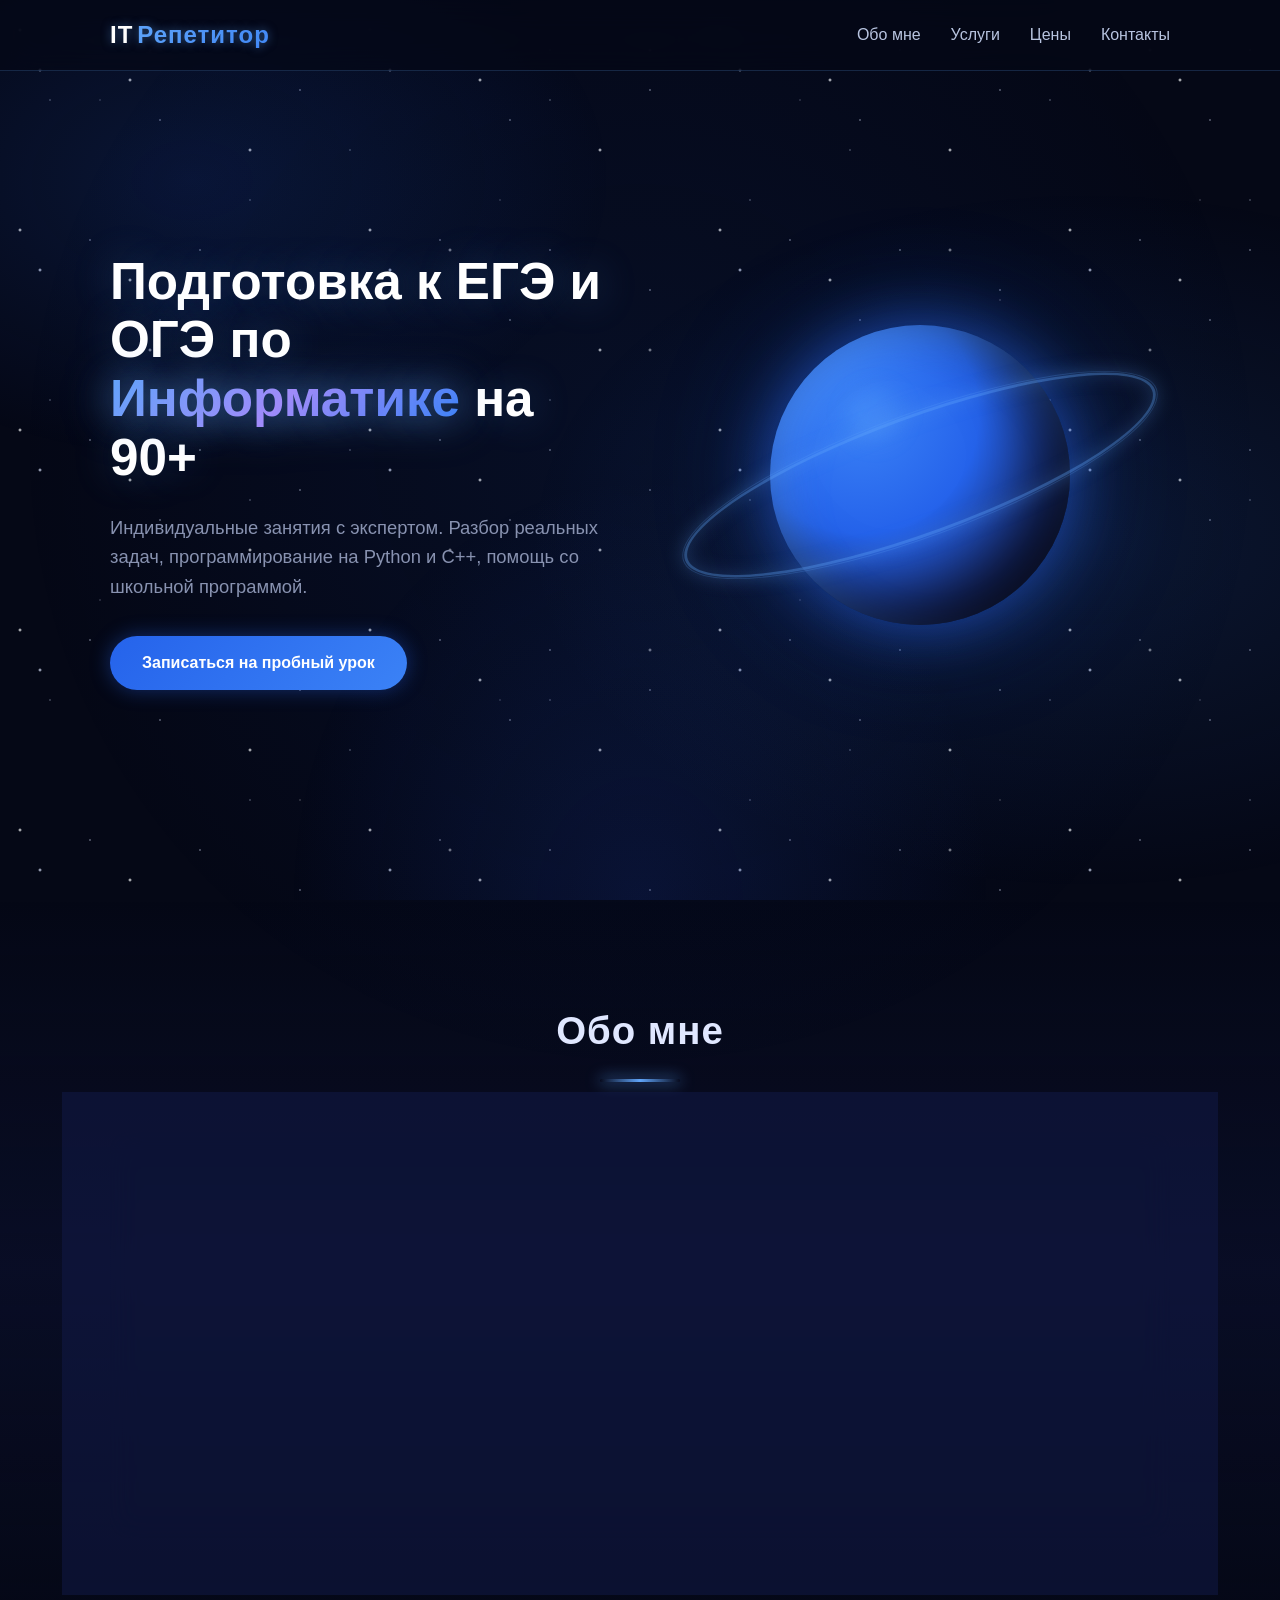
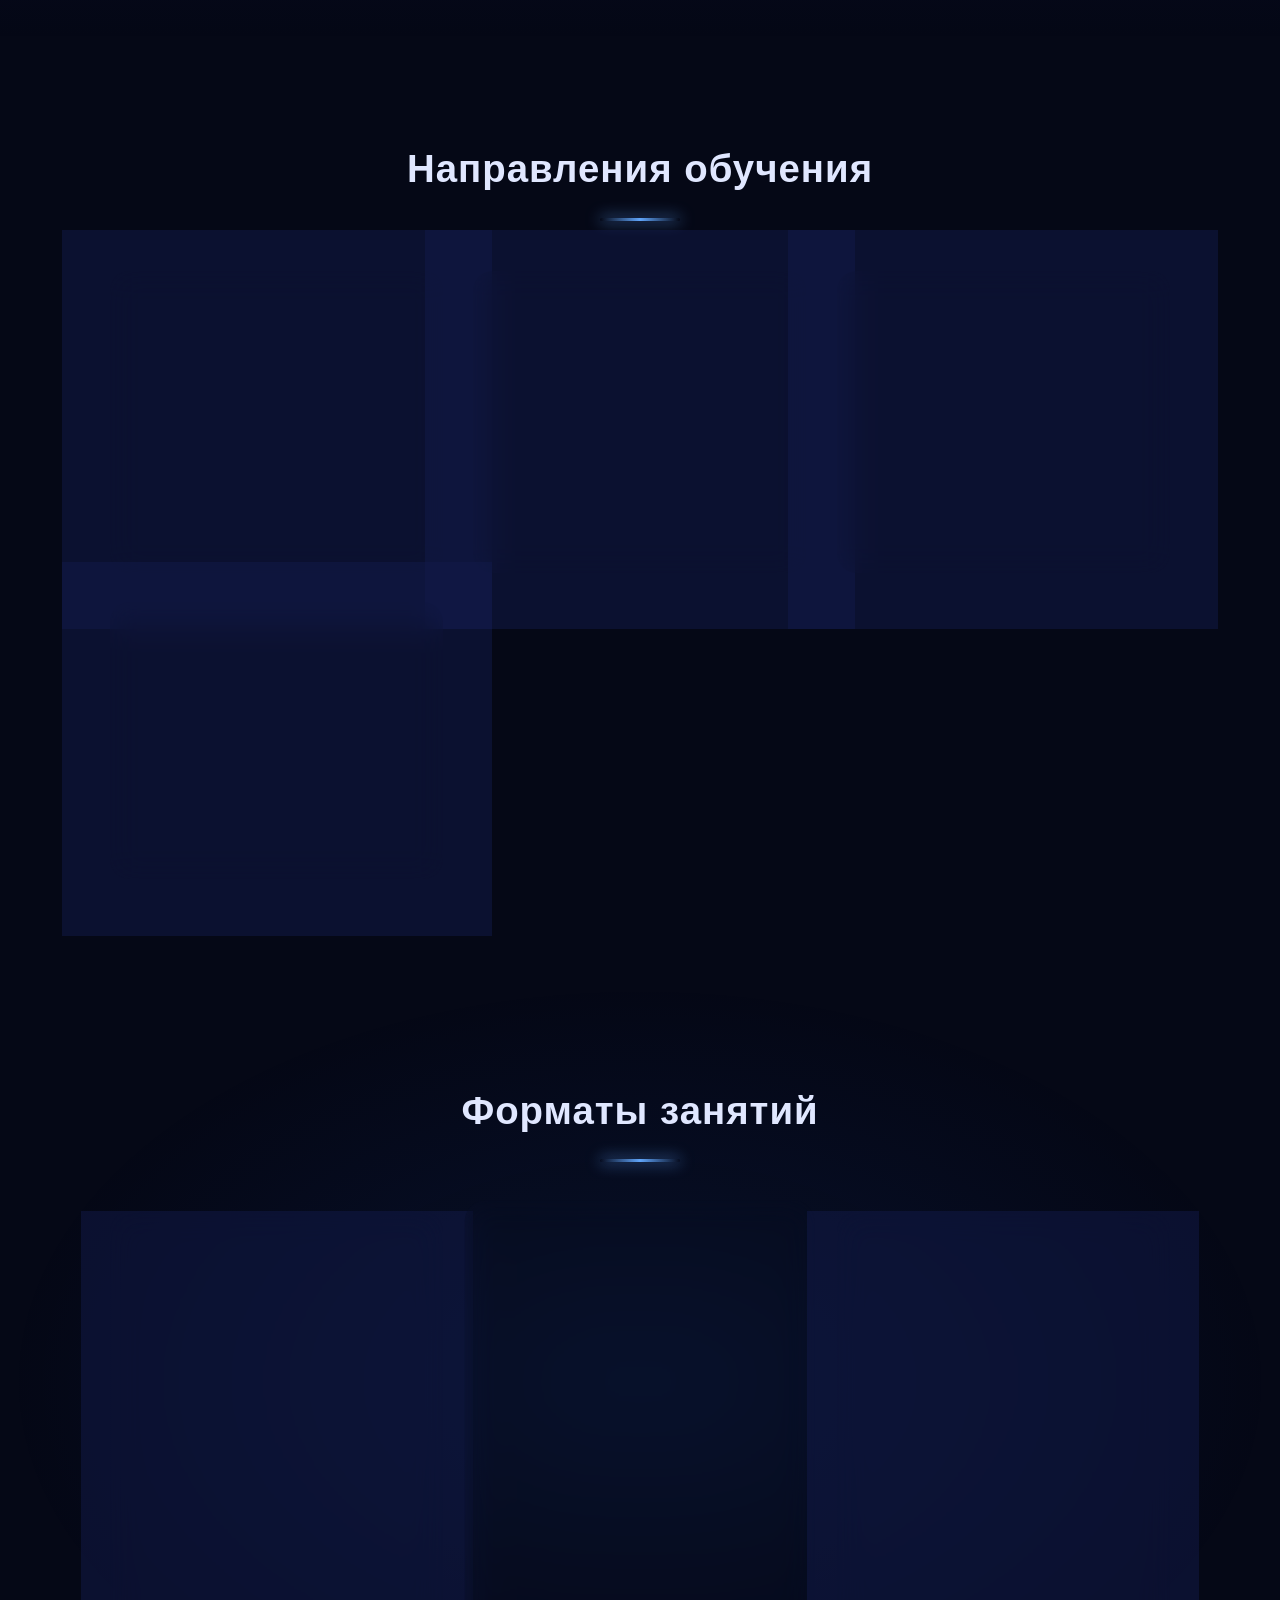
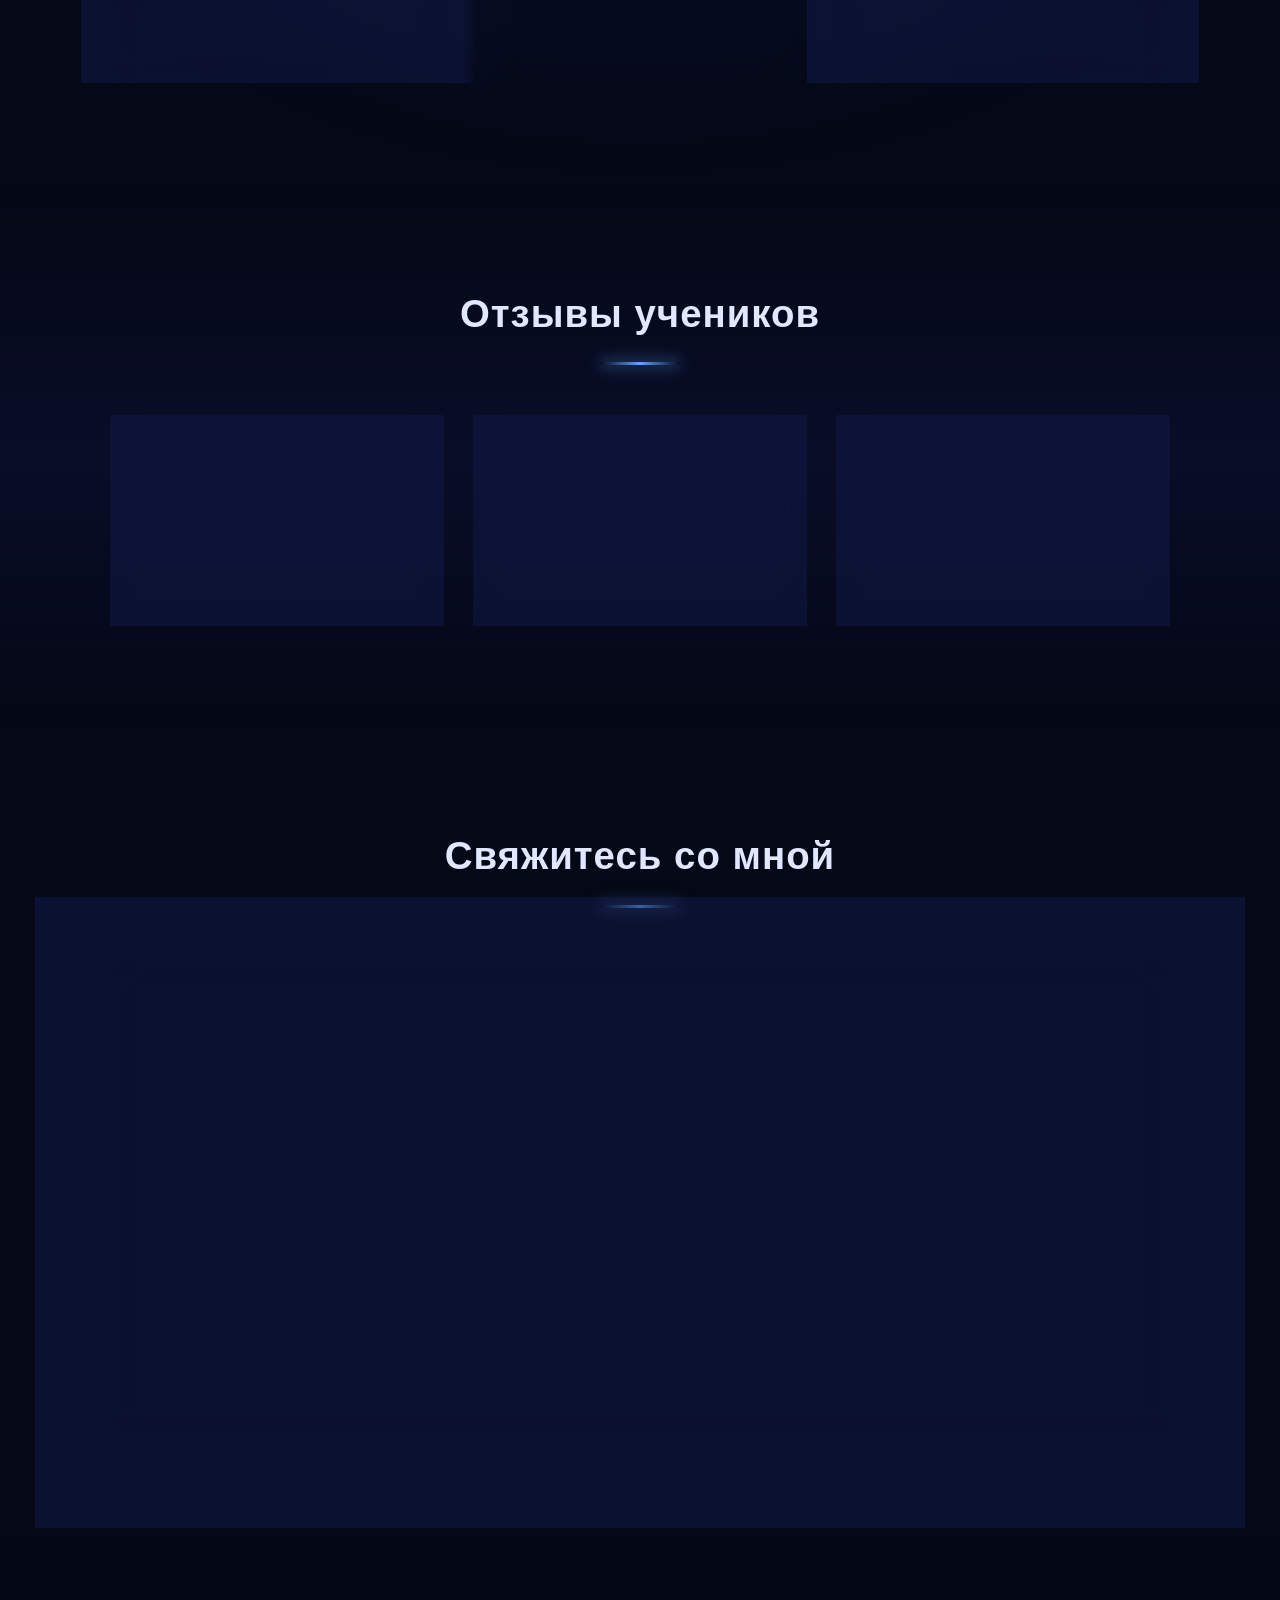
==== index.html @ 15a95c6d "Update index.html" ====
<!DOCTYPE html>
<html lang="ru">
<head>
    <meta charset="UTF-8">
    <meta name="viewport" content="width=device-width, initial-scale=1.0">
    <title>Репетитор по информатике | Подготовка к ЕГЭ и ОГЭ</title>
    <link rel="stylesheet" href="style.css">
</head>
<body>

    <!-- Звёздный фон -->
    <div class="stars"></div>
    <div class="stars stars-2"></div>
    <div class="stars stars-3"></div>
    <div class="nebula"></div>

    <!-- Шапка сайта -->
    <header>
        <div class="container nav-container">
            <div class="logo">IT<span>Репетитор</span></div>
            <nav class="nav-links">
                <a href="#about">Обо мне</a>
                <a href="#services">Услуги</a>
                <a href="#pricing">Цены</a>
                <a href="#contact">Контакты</a>
            </nav>
        </div>
    </header>

    <!-- Главный экран -->
    <section class="hero">
        <div class="container hero-content">
            <div class="hero-text">
                <h1>Подготовка к ЕГЭ и ОГЭ по <span>Информатике</span> на 90+</h1>
                <p>Индивидуальные занятия с экспертом. Разбор реальных задач, программирование на Python и C++, помощь со школьной программой.</p>
                <a href="#contact" class="btn">Записаться на пробный урок</a>
            </div>
            <div class="hero-image">
                <div class="planet">
                    <div class="planet-ring"></div>
                </div>
            </div>
        </div>
    </section>

    <!-- Обо мне -->
    <section class="about" id="about">
        <div class="container">
            <h2 class="section-title">Обо мне</h2>
            <div class="about-content">
                <div class="about-info">
                    <h3>Привет! Меня зовут Дмитрий.</h3>
                    <p>Я профессиональный преподаватель информатики с опытом работы более 7 лет. Мои ученики ежегодно сдают экзамены на 85-100 баллов и поступают в топовые технические вузы страны.</p>
                    <p>Моя методика строится не на зубрежке, а на глубоком понимании процессов. Мы учимся писать код, оптимизировать алгоритмы и решать задачи повышенной сложности.</p>
                    
                    <div class="stats">
                        <div class="stat-item">
                            <h4>7+</h4>
                            <p>Лет опыта</p>
                        </div>
                        <div class="stat-item">
                            <h4>120+</h4>
                            <p>Учеников</p>
                        </div>
                        <div class="stat-item">
                            <h4>92</h4>
                            <p>Средний балл</p>
                        </div>
                    </div>
                </div>
            </div>
        </div>
    </section>

    <!-- Услуги -->
    <section class="services" id="services">
        <div class="container">
            <h2 class="section-title">Направления обучения</h2>
            <div class="services-grid">
                <div class="service-card">
                    <div class="service-icon">🎓</div>
                    <h3>Подготовка к ЕГЭ</h3>
                    <p>Полный курс по всем заданиям, включая №27 (программирование). Разбор критериев оценивания и типичных ошибок.</p>
                </div>
                <div class="service-card">
                    <div class="service-icon">📚</div>
                    <h3>Подготовка к ОГЭ</h3>
                    <p>Помощь в освоении школьной программы 7-9 классов. Подготовка к экзамену с нуля без стресса.</p>
                </div>
                <div class="service-card">
                    <div class="service-icon">💻</div>
                    <h3>Программирование</h3>
                    <p>Обучение языкам Python и C++ с нуля. Решение олимпиадных задач, создание первых проектов.</p>
                </div>
                <div class="service-card">
                    <div class="service-icon">🚀</div>
                    <h3>Олимпиадная подготовка</h3>
                    <p>Для тех, кто хочет поступать в вузы по олимпиадам. Изучение сложных алгоритмов и структур данных.</p>
                </div>
            </div>
        </div>
    </section>

    <!-- Цены -->
    <section class="pricing" id="pricing">
        <div class="container">
            <h2 class="section-title">Форматы занятий</h2>
            <div class="pricing-cards">
                <div class="price-card">
                    <h3>Индивидуально</h3>
                    <div class="price">1500 ₽</div>
                    <ul>
                        <li>60 минут</li>
                        <li>Индивидуальная программа</li>
                        <li>Проверка домашних работ</li>
                        <li>Онлайн или офлайн</li>
                    </ul>
                    <a href="#contact" class="btn">Выбрать</a>
                </div>
                <div class="price-card premium">
                    <h3>Мини-группа</h3>
                    <div class="price">1000 ₽</div>
                    <ul>
                        <li>90 минут</li>
                        <li>До 4 человек</li>
                        <li>Экономия бюджета</li>
                        <li>Соревновательный эффект</li>
                    </ul>
                    <a href="#contact" class="btn btn-white">Выбрать</a>
                </div>
                <div class="price-card">
                    <h3>Интенсив</h3>
                    <div class="price">2000 ₽</div>
                    <ul>
                        <li>120 минут</li>
                        <li>Глубокая проработка</li>
                        <li>Для сложных задач</li>
                        <li>Срочная подготовка</li>
                    </ul>
                    <a href="#contact" class="btn">Выбрать</a>
                </div>
            </div>
        </div>
    </section>

    <!-- Отзывы -->
    <section class="testimonials">
        <div class="container">
            <h2 class="section-title">Отзывы учеников</h2>
            <div class="review-grid">
                <div class="review-card">
                    <p class="review-text">"Александр объясняет сложные вещи простым языком. Сдал ЕГЭ на 95 баллов, поступил в МГТУ им. Баумана!"</p>
                    <p class="review-author">— Дмитрий, 11 класс</p>
                </div>
                <div class="review-card">
                    <p class="review-text">"Занималась с нуля, боялась программирования. Теперь Python — мой любимый язык. Очень благодарна за терпение!"</p>
                    <p class="review-author">— Анна, студентка</p>
                </div>
                <div class="review-card">
                    <p class="review-text">"Помог разобраться с задачами на графы, когда школьный учитель не смог. Настоящий эксперт в своем деле."</p>
                    <p class="review-author">— Егор, 10 класс</p>
                </div>
            </div>
        </div>
    </section>

    <!-- Контакты -->
    <section class="contact" id="contact">
        <div class="container">
            <h2 class="section-title">Свяжитесь со мной</h2>
            <div class="contact-wrapper">
                <div class="contact-info">
                    <h3>Готовы начать обучение?</h3>
                    <p>Оставьте заявку, и я свяжусь с вами в течение 15 минут, чтобы обсудить цели и составить план обучения.</p>
                    <br>
                    <div class="contact-item">
                        <span class="contact-icon">📞</span>
                        <span>+7 (932)60 45 481 </span>
                    </div>
                    <div class="contact-item">
                        <span class="contact-icon">✉️</span>
                        <span>info@it-repetitor.ru</span>
                    </div>
                    <div class="contact-item">
                        <span class="contact-icon">📍</span>
                        <span>Онлайн по всей России</span>
                    </div>
                </div>
                <form class="contact-form">
                    <input type="text" placeholder="Ваше имя" required>
                    <input type="email" placeholder="Ваш Email" required>
                    <input type="tel" placeholder="Ваш телефон" required>
                    <textarea rows="4" placeholder="Расскажите о ваших целях (например, подготовка к ЕГЭ)" required></textarea>
                    <button type="submit" class="btn">Отправить заявку</button>
                </form>
            </div>
        </div>
    </section>

    <!-- Подвал -->
    <footer>
        <div class="container">
            <p>&copy; 2023 IT-Репетитор. Все права защищены.</p>
            <p>Подготовка к ЕГЭ, ОГЭ и олимпиадам по информатике.</p>
        </div>
    </footer>

    <script src="script.js"></script>
</body>
</html>
---- style.css ----
/* ==============================================
   1. ПЕРЕМЕННЫЕ И БАЗОВЫЕ НАСТРОЙКИ
   ============================================== */
:root {
    --deep-space: #050816;      /* Глубокий космос - фон */
    --space-dark: #0a0f2c;      /* Тёмно-синий */
    --space-mid: #131a4a;       /* Средний синий */
    --nebula-blue: #2563eb;     /* Синий (основной акцент) */
    --nebula-light: #3b82f6;    /* Светло-синий */
    --nebula-glow: #60a5fa;     /* Голубое свечение */
    --star-white: #e0e7ff;      /* Звёздный белый */
    --star-bright: #ffffff;     /* Яркая звезда */
    --text-color: #b8c4e0;      /* Текст - светло-голубой */
    --text-muted: #8892b0;      /* Приглушённый текст */
    --border-glow: rgba(96, 165, 250, 0.3);
    --glass-bg: rgba(19, 26, 74, 0.5);
    --glass-border: rgba(96, 165, 250, 0.2);
}

* {
    margin: 0;
    padding: 0;
    box-sizing: border-box;
    font-family: 'Segoe UI', Tahoma, Geneva, Verdana, sans-serif;
}

html {
    scroll-behavior: smooth;
    scroll-padding-top: 90px;
}

body {
    line-height: 1.6;
    color: var(--text-color);
    background: var(--deep-space);
    overflow-x: hidden;
    position: relative;
    min-height: 100vh;
}

a {
    text-decoration: none;
    color: inherit;
}

ul {
    list-style: none;
}

img {
    max-width: 100%;
    display: block;
}

/* ==============================================
   2. КОСМИЧЕСКИЙ ФОН (ЗВЁЗДЫ И ТУМАННОСТИ)
   ============================================== */
.stars {
    position: fixed;
    top: 0;
    left: 0;
    width: 100%;
    height: 100%;
    z-index: -3;
    background-image:
        radial-gradient(2px 2px at 20px 30px, var(--star-bright), transparent),
        radial-gradient(2px 2px at 40px 70px, var(--star-white), transparent),
        radial-gradient(1px 1px at 90px 40px, var(--star-white), transparent),
        radial-gradient(2px 2px at 130px 80px, var(--star-bright), transparent),
        radial-gradient(1px 1px at 160px 120px, var(--star-white), transparent),
        radial-gradient(1px 1px at 200px 50px, var(--star-white), transparent),
        radial-gradient(2px 2px at 250px 150px, var(--star-bright), transparent),
        radial-gradient(1px 1px at 300px 90px, var(--star-white), transparent);
    background-repeat: repeat;
    background-size: 350px 200px;
    animation: twinkle 4s ease-in-out infinite;
}

.stars-2 {
    background-size: 500px 300px;
    background-image:
        radial-gradient(1px 1px at 50px 100px, var(--star-white), transparent),
        radial-gradient(2px 2px at 150px 50px, var(--star-bright), transparent),
        radial-gradient(1px 1px at 250px 200px, var(--star-white), transparent),
        radial-gradient(1px 1px at 350px 150px, var(--star-white), transparent),
        radial-gradient(2px 2px at 450px 250px, var(--star-bright), transparent);
    animation: twinkle 6s ease-in-out infinite reverse;
    opacity: 0.7;
}

.stars-3 {
    background-size: 700px 500px;
    background-image:
        radial-gradient(1px 1px at 100px 100px, var(--star-white), transparent),
        radial-gradient(1px 1px at 300px 300px, var(--star-bright), transparent),
        radial-gradient(1px 1px at 500px 200px, var(--star-white), transparent);
    animation: twinkle 8s ease-in-out infinite;
    opacity: 0.5;
}

@keyframes twinkle {
    0%, 100% { opacity: 0.4; }
    50%      { opacity: 1; }
}

/* Туманности */
.nebula {
    position: fixed;
    top: 0;
    left: 0;
    width: 100%;
    height: 100%;
    z-index: -2;
    pointer-events: none;
    background:
        radial-gradient(ellipse 600px 400px at 15% 20%, rgba(37, 99, 235, 0.15), transparent 70%),
        radial-gradient(ellipse 800px 500px at 85% 60%, rgba(59, 130, 246, 0.12), transparent 70%),
        radial-gradient(ellipse 500px 600px at 50% 100%, rgba(30, 64, 175, 0.18), transparent 70%);
}

/* Свечение в фоне */
body::before {
    content: '';
    position: fixed;
    top: -50%;
    left: -50%;
    width: 200%;
    height: 200%;
    background: radial-gradient(circle at 50% 50%, rgba(37, 99, 235, 0.08), transparent 40%);
    animation: rotate-bg 60s linear infinite;
    z-index: -1;
    pointer-events: none;
}

@keyframes rotate-bg {
    from { transform: rotate(0deg); }
    to   { transform: rotate(360deg); }
}

/* ==============================================
   3. УТИЛИТЫ И ОБЩИЕ КОМПОНЕНТЫ
   ============================================== */
.container {
    max-width: 1100px;
    margin: 0 auto;
    padding: 0 20px;
    position: relative;
    z-index: 1;
}

.btn {
    display: inline-block;
    background: linear-gradient(135deg, var(--nebula-blue), var(--nebula-light));
    color: var(--star-bright);
    padding: 14px 32px;
    border-radius: 50px;
    font-weight: 600;
    transition: all 0.3s ease;
    border: none;
    cursor: pointer;
    font-size: 1rem;
    text-align: center;
    position: relative;
    overflow: hidden;
    box-shadow: 0 0 20px rgba(37, 99, 235, 0.4);
}

.btn::before {
    content: '';
    position: absolute;
    top: 0;
    left: -100%;
    width: 100%;
    height: 100%;
    background: linear-gradient(90deg, transparent, rgba(255, 255, 255, 0.3), transparent);
    transition: left 0.5s;
}

.btn:hover::before {
    left: 100%;
}

.btn:hover {
    transform: translateY(-3px);
    box-shadow: 0 0 30px rgba(96, 165, 250, 0.7), 0 0 60px rgba(37, 99, 235, 0.3);
}

.btn-white {
    background: transparent;
    border: 2px solid var(--nebula-glow);
    color: var(--nebula-glow);
    box-shadow: 0 0 15px rgba(96, 165, 250, 0.3);
}

.btn-white:hover {
    background: var(--nebula-glow);
    color: var(--deep-space);
    box-shadow: 0 0 30px rgba(96, 165, 250, 0.8);
}

.section-title {
    text-align: center;
    font-size: 2.4rem;
    margin-bottom: 50px;
    color: var(--star-white);
    position: relative;
    font-weight: 800;
    letter-spacing: 1px;
}

.section-title::after {
    content: '';
    display: block;
    width: 80px;
    height: 3px;
    background: linear-gradient(90deg, transparent, var(--nebula-glow), transparent);
    margin: 18px auto 0;
    border-radius: 2px;
    box-shadow: 0 0 15px var(--nebula-glow);
}

/* ==============================================
   4. ШАПКА (HEADER)
   ============================================== */
header {
    background: rgba(5, 8, 22, 0.7);
    backdrop-filter: blur(15px);
    -webkit-backdrop-filter: blur(15px);
    border-bottom: 1px solid var(--glass-border);
    position: fixed;
    width: 100%;
    top: 0;
    z-index: 1000;
}

.nav-container {
    display: flex;
    justify-content: space-between;
    align-items: center;
    height: 70px;
}

.logo {
    font-size: 1.5rem;
    font-weight: 800;
    color: var(--star-bright);
    display: flex;
    align-items: center;
    gap: 4px;
    letter-spacing: 1px;
    text-shadow: 0 0 10px rgba(96, 165, 250, 0.5);
}

.logo span {
    background: linear-gradient(135deg, var(--nebula-glow), var(--nebula-light));
    -webkit-background-clip: text;
    background-clip: text;
    -webkit-text-fill-color: transparent;
}

.nav-links {
    display: flex;
    gap: 30px;
}

.nav-links a {
    font-weight: 500;
    transition: all 0.3s;
    position: relative;
    color: var(--text-color);
    padding: 5px 0;
}

.nav-links a:hover {
    color: var(--nebula-glow);
    text-shadow: 0 0 10px var(--nebula-glow);
}

.nav-links a::after {
    content: '';
    position: absolute;
    bottom: 0;
    left: 0;
    width: 0;
    height: 2px;
    background: var(--nebula-glow);
    transition: width 0.3s;
    box-shadow: 0 0 10px var(--nebula-glow);
}

.nav-links a:hover::after {
    width: 100%;
}

/* ==============================================
   5. ГЛАВНЫЙ ЭКРАН (HERO)
   ============================================== */
.hero {
    padding: 150px 0 100px;
    min-height: 100vh;
    display: flex;
    align-items: center;
}

.hero-content {
    display: flex;
    align-items: center;
    gap: 60px;
}

.hero-text {
    flex: 1;
}

.hero-text h1 {
    font-size: 3.2rem;
    line-height: 1.15;
    color: var(--star-bright);
    margin-bottom: 25px;
    font-weight: 800;
    text-shadow: 0 0 40px rgba(96, 165, 250, 0.3);
}

.hero-text h1 span {
    background: linear-gradient(135deg, var(--nebula-glow), #a78bfa, var(--nebula-light));
    -webkit-background-clip: text;
    background-clip: text;
    -webkit-text-fill-color: transparent;
    filter: drop-shadow(0 0 20px rgba(96, 165, 250, 0.6));
}

.hero-text p {
    font-size: 1.15rem;
    margin-bottom: 35px;
    color: var(--text-muted);
    max-width: 500px;
}

/* Планета */
.hero-image {
    flex: 1;
    height: 450px;
    display: flex;
    align-items: center;
    justify-content: center;
    position: relative;
}

.planet {
    width: 300px;
    height: 300px;
    border-radius: 50%;
    background: radial-gradient(circle at 30% 30%, var(--nebula-light), var(--nebula-blue) 40%, var(--space-mid) 80%, #020617);
    box-shadow:
        inset -30px -20px 60px rgba(0, 0, 0, 0.6),
        inset 15px 15px 40px rgba(96, 165, 250, 0.4),
        0 0 60px rgba(37, 99, 235, 0.6),
        0 0 120px rgba(37, 99, 235, 0.3);
    position: relative;
    animation: planet-float 6s ease-in-out infinite;
}

.planet::before {
    content: '';
    position: absolute;
    top: 20%;
    left: 25%;
    width: 60px;
    height: 60px;
    border-radius: 50%;
    background: radial-gradient(circle, rgba(96, 165, 250, 0.3), transparent);
    filter: blur(10px);
}

.planet-ring {
    position: absolute;
    top: 50%;
    left: 50%;
    width: 500px;
    height: 120px;
    border: 3px solid rgba(96, 165, 250, 0.4);
    border-radius: 50%;
    transform: translate(-50%, -50%) rotate(-20deg);
    box-shadow:
        0 0 20px rgba(96, 165, 250, 0.3),
        inset 0 0 20px rgba(96, 165, 250, 0.2);
    animation: ring-rotate 20s linear infinite;
}

.planet-ring::before {
    content: '';
    position: absolute;
    inset: -5px;
    border-radius: 50%;
    border: 1px solid rgba(96, 165, 250, 0.2);
}

@keyframes planet-float {
    0%, 100% { transform: translateY(0); }
    50%      { transform: translateY(-15px); }
}

@keyframes ring-rotate {
    from { transform: translate(-50%, -50%) rotate(-20deg); }
    to   { transform: translate(-50%, -50%) rotate(340deg); }
}

/* ==============================================
   6. ОБЩИЕ СЕКЦИИ
   ============================================== */
.about, .services, .pricing, .contact {
    padding: 100px 0;
    position: relative;
}

.about {
    background: linear-gradient(180deg, transparent 0%, rgba(19, 26, 74, 0.3) 50%, transparent 100%);
}

/* ==============================================
   7. ОБО МНЕ (ABOUT)
   ============================================== */
.about-content {
    display: flex;
    gap: 40px;
    align-items: center;
}

.about-info {
    flex: 1;
    background: var(--glass-bg);
    backdrop-filter: blur(15px);
    -webkit-backdrop-filter: blur(15px);
    border: 1px solid var(--glass-border);
    border-radius: 20px;
    padding: 40px;
    box-shadow:
        0 8px 32px rgba(0, 0, 0, 0.4),
        inset 0 1px 0 rgba(255, 255, 255, 0.05);
}

.about-info h3 {
    font-size: 1.8rem;
    margin-bottom: 20px;
    color: var(--star-white);
}

.about-info p {
    margin-bottom: 15px;
    color: var(--text-muted);
}

.stats {
    display: flex;
    gap: 40px;
    margin-top: 30px;
    flex-wrap: wrap;
    padding-top: 25px;
    border-top: 1px solid var(--glass-border);
}

.stat-item h4 {
    font-size: 2.4rem;
    font-weight: 800;
    background: linear-gradient(135deg, var(--nebula-glow), var(--nebula-light));
    -webkit-background-clip: text;
    background-clip: text;
    -webkit-text-fill-color: transparent;
    filter: drop-shadow(0 0 15px rgba(96, 165, 250, 0.5));
}

.stat-item p {
    font-size: 0.9rem;
    color: var(--text-muted);
    margin: 0;
}

/* ==============================================
   8. УСЛУГИ (SERVICES)
   ============================================== */
.services-grid {
    display: grid;
    grid-template-columns: repeat(auto-fit, minmax(250px, 1fr));
    gap: 30px;
}

.service-card {
    background: var(--glass-bg);
    backdrop-filter: blur(15px);
    -webkit-backdrop-filter: blur(15px);
    border: 1px solid var(--glass-border);
    padding: 35px 30px;
    border-radius: 20px;
    box-shadow: 0 8px 32px rgba(0, 0, 0, 0.3);
    transition: all 0.4s ease;
    position: relative;
    overflow: hidden;
}

.service-card::before {
    content: '';
    position: absolute;
    top: 0;
    left: -100%;
    width: 100%;
    height: 2px;
    background: linear-gradient(90deg, transparent, var(--nebula-glow), transparent);
    transition: left 0.6s;
}

.service-card:hover::before {
    left: 100%;
}

.service-card:hover {
    transform: translateY(-10px);
    border-color: var(--nebula-glow);
    box-shadow:
        0 15px 40px rgba(37, 99, 235, 0.3),
        0 0 30px rgba(96, 165, 250, 0.2),
        inset 0 1px 0 rgba(255, 255, 255, 0.1);
}

.service-icon {
    font-size: 2.5rem;
    margin-bottom: 20px;
    display: inline-block;
    filter: drop-shadow(0 0 15px rgba(96, 165, 250, 0.6));
}

.service-card h3 {
    margin-bottom: 15px;
    color: var(--star-white);
    font-size: 1.3rem;
}

.service-card p {
    color: var(--text-muted);
    font-size: 0.95rem;
}

/* ==============================================
   9. ЦЕНЫ (PRICING)
   ============================================== */
.pricing {
    background: radial-gradient(ellipse at center, rgba(37, 99, 235, 0.1) 0%, transparent 70%);
}

.pricing-cards {
    display: flex;
    justify-content: center;
    gap: 30px;
    flex-wrap: wrap;
}

.price-card {
    background: var(--glass-bg);
    backdrop-filter: blur(15px);
    -webkit-backdrop-filter: blur(15px);
    border: 1px solid var(--glass-border);
    padding: 40px 30px;
    border-radius: 20px;
    text-align: center;
    flex: 1;
    min-width: 280px;
    max-width: 350px;
    transition: all 0.4s;
    position: relative;
}

.price-card:hover {
    transform: translateY(-8px);
    border-color: var(--nebula-glow);
    box-shadow:
        0 15px 40px rgba(37, 99, 235, 0.3),
        0 0 30px rgba(96, 165, 250, 0.2);
}

.price-card.premium {
    background: linear-gradient(135deg, rgba(37, 99, 235, 0.3), rgba(96, 165, 250, 0.2));
    border-color: var(--nebula-glow);
    box-shadow:
        0 0 40px rgba(37, 99, 235, 0.4),
        inset 0 1px 0 rgba(255, 255, 255, 0.1);
    transform: scale(1.05);
}

.price-card.premium:hover {
    transform: scale(1.05) translateY(-8px);
}

.price-card h3 {
    font-size: 1.5rem;
    margin-bottom: 15px;
    color: var(--star-white);
}

.price {
    font-size: 3rem;
    font-weight: 800;
    margin-bottom: 25px;
    background: linear-gradient(135deg, var(--nebula-glow), var(--nebula-light));
    -webkit-background-clip: text;
    background-clip: text;
    -webkit-text-fill-color: transparent;
    filter: drop-shadow(0 0 20px rgba(96, 165, 250, 0.5));
}

.price-card ul {
    margin-bottom: 30px;
}

.price-card li {
    margin-bottom: 12px;
    color: var(--text-muted);
    position: relative;
    padding-left: 25px;
    text-align: left;
}

.price-card li::before {
    content: '✦';
    position: absolute;
    left: 0;
    color: var(--nebula-glow);
    text-shadow: 0 0 10px var(--nebula-glow);
}

/* ==============================================
   10. ОТЗЫВЫ (TESTIMONIALS)
   ============================================== */
.testimonials {
    padding: 100px 0;
    background: linear-gradient(180deg, transparent 0%, rgba(10, 15, 44, 0.8) 50%, transparent 100%);
}

.testimonials .section-title {
    color: var(--star-white);
}

.review-grid {
    display: grid;
    grid-template-columns: repeat(auto-fit, minmax(280px, 1fr));
    gap: 30px;
}

.review-card {
    background: var(--glass-bg);
    backdrop-filter: blur(15px);
    -webkit-backdrop-filter: blur(15px);
    border: 1px solid var(--glass-border);
    padding: 30px;
    border-radius: 20px;
    transition: all 0.4s;
    position: relative;
}

.review-card::before {
    content: '"';
    position: absolute;
    top: 10px;
    right: 25px;
    font-size: 5rem;
    color: var(--nebula-glow);
    opacity: 0.15;
    font-family: Georgia, serif;
    line-height: 1;
}

.review-card:hover {
    border-color: var(--nebula-glow);
    box-shadow:
        0 10px 30px rgba(37, 99, 235, 0.3),
        0 0 20px rgba(96, 165, 250, 0.15);
}

.review-text {
    font-style: italic;
    margin-bottom: 20px;
    color: var(--text-color);
    position: relative;
    z-index: 1;
}

.review-author {
    font-weight: bold;
    color: var(--nebula-glow);
    text-shadow: 0 0 10px rgba(96, 165, 250, 0.5);
}

/* ==============================================
   11. КОНТАКТЫ (CONTACT)
   ============================================== */
.contact-wrapper {
    display: flex;
    gap: 50px;
    background: var(--glass-bg);
    backdrop-filter: blur(15px);
    -webkit-backdrop-filter: blur(15px);
    border: 1px solid var(--glass-border);
    padding: 45px;
    border-radius: 25px;
    box-shadow:
        0 15px 50px rgba(0, 0, 0, 0.4),
        0 0 40px rgba(37, 99, 235, 0.15);
}

.contact-info {
    flex: 1;
}

.contact-info h3 {
    margin-bottom: 20px;
    color: var(--star-white);
    font-size: 1.5rem;
}

.contact-info p {
    color: var(--text-muted);
}

.contact-item {
    display: flex;
    gap: 15px;
    margin-bottom: 20px;
    align-items: center;
    padding: 12px 15px;
    border-radius: 12px;
    transition: all 0.3s;
    background: rgba(96, 165, 250, 0.05);
    border: 1px solid transparent;
}

.contact-item:hover {
    background: rgba(96, 165, 250, 0.1);
    border-color: var(--border-glow);
}

.contact-icon {
    font-size: 1.5rem;
    filter: drop-shadow(0 0 8px rgba(96, 165, 250, 0.6));
}

.contact-form {
    flex: 1;
    display: flex;
    flex-direction: column;
    gap: 15px;
}

.contact-form input,
.contact-form textarea {
    padding: 15px 18px;
    background: rgba(5, 8, 22, 0.5);
    border: 1px solid var(--glass-border);
    border-radius: 12px;
    font-size: 1rem;
    outline: none;
    font-family: inherit;
    color: var(--star-white);
    transition: all 0.3s;
}

.contact-form input::placeholder,
.contact-form textarea::placeholder {
    color: var(--text-muted);
}

.contact-form input:focus,
.contact-form textarea:focus {
    border-color: var(--nebula-glow);
    background: rgba(5, 8, 22, 0.7);
    box-shadow:
        0 0 20px rgba(96, 165, 250, 0.3),
        inset 0 0 10px rgba(96, 165, 250, 0.1);
}

.contact-form textarea {
    resize: vertical;
    min-height: 100px;
}

/* ==============================================
   12. ПОДВАЛ (FOOTER)
   ============================================== */
footer {
    background: rgba(5, 8, 22, 0.9);
    border-top: 1px solid var(--glass-border);
    color: var(--text-muted);
    text-align: center;
    padding: 35px 0;
    position: relative;
    backdrop-filter: blur(10px);
    -webkit-backdrop-filter: blur(10px);
}

footer::before {
    content: '';
    position: absolute;
    top: 0;
    left: 50%;
    transform: translateX(-50%);
    width: 200px;
    height: 1px;
    background: linear-gradient(90deg, transparent, var(--nebula-glow), transparent);
    box-shadow: 0 0 15px var(--nebula-glow);
}

footer p {
    margin: 5px 0;
    font-size: 0.95rem;
}

/* ==============================================
   13. АДАПТИВНОСТЬ
   ============================================== */
@media (max-width: 900px) {
    .hero-text h1 {
        font-size: 2.4rem;
    }

    .hero-image {
        height: 350px;
    }

    .planet {
        width: 220px;
        height: 220px;
    }

    .planet-ring {
        width: 380px;
        height: 90px;
    }
}

@media (max-width: 768px) {
    .nav-links {
        display: none;
    }

    .hero {
        padding: 120px 0 70px;
        min-height: auto;
    }

    .hero-content,
    .about-content,
    .contact-wrapper {
        flex-direction: column;
        text-align: center;
    }

    .hero-text h1 {
        font-size: 2rem;
    }

    .hero-text p {
        margin-left: auto;
        margin-right: auto;
    }

    .hero-image {
        width: 100%;
        height: 300px;
    }

    .planet {
        width: 180px;
        height: 180px;
    }

    .planet-ring {
        width: 300px;
        height: 70px;
    }

    .stats {
        justify-content: center;
    }

    .price-card.premium {
        transform: scale(1);
    }

    .price-card.premium:hover {
        transform: translateY(-8px);
    }

    .contact-item {
        justify-content: center;
    }

    .section-title {
        font-size: 1.9rem;
    }

    .about-info {
        padding: 30px 25px;
    }

    .contact-wrapper {
        padding: 30px 25px;
    }
}

@media (max-width: 480px) {
    .hero-text h1 {
        font-size: 1.7rem;
    }

    .btn {
        padding: 12px 26px;
        font-size: 0.95rem;
    }

    .section-title {
        font-size: 1.6rem;
    }

    .stat-item h4 {
        font-size: 2rem;
    }

    .price {
        font-size: 2.5rem;
    }

    .planet {
        width: 150px;
        height: 150px;
    }

    .planet-ring {
        width: 240px;
        height: 55px;
    }

    .contact-wrapper,
    .about-info {
        padding: 25px 20px;
    }
}
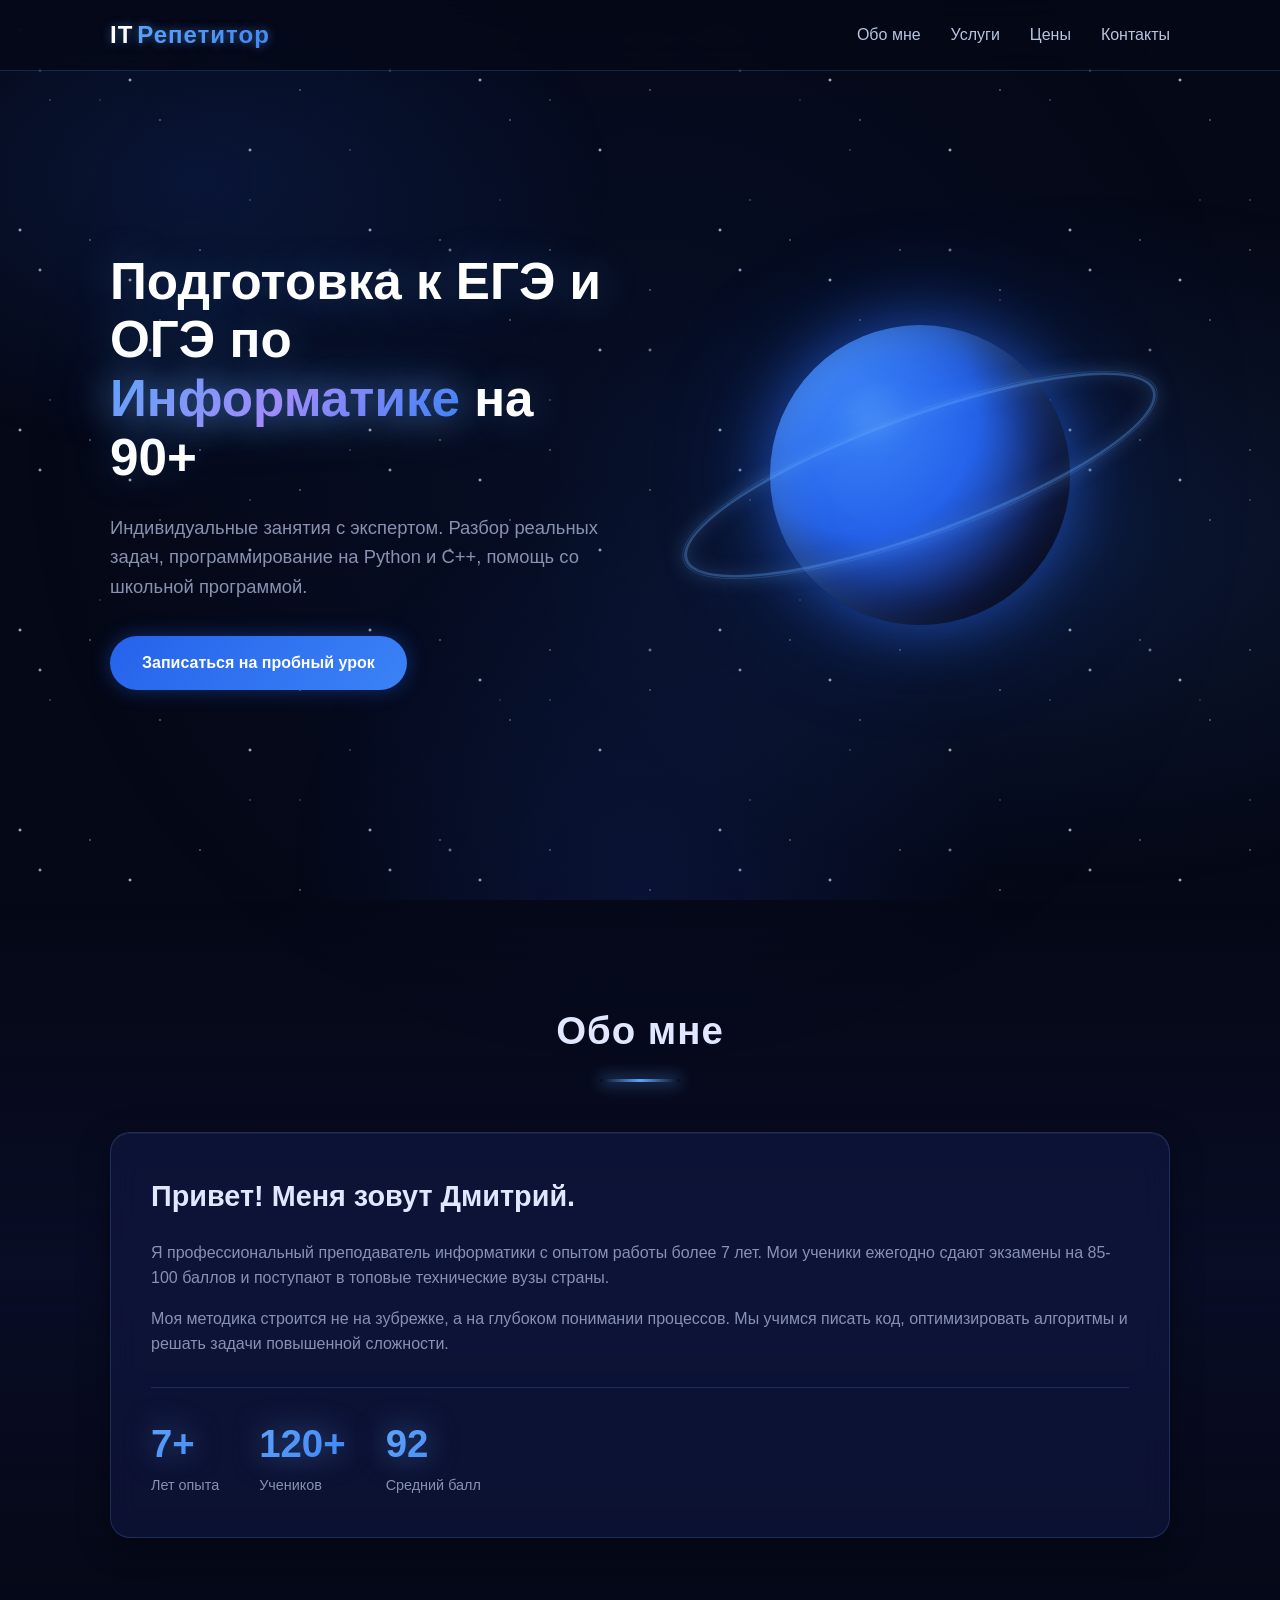
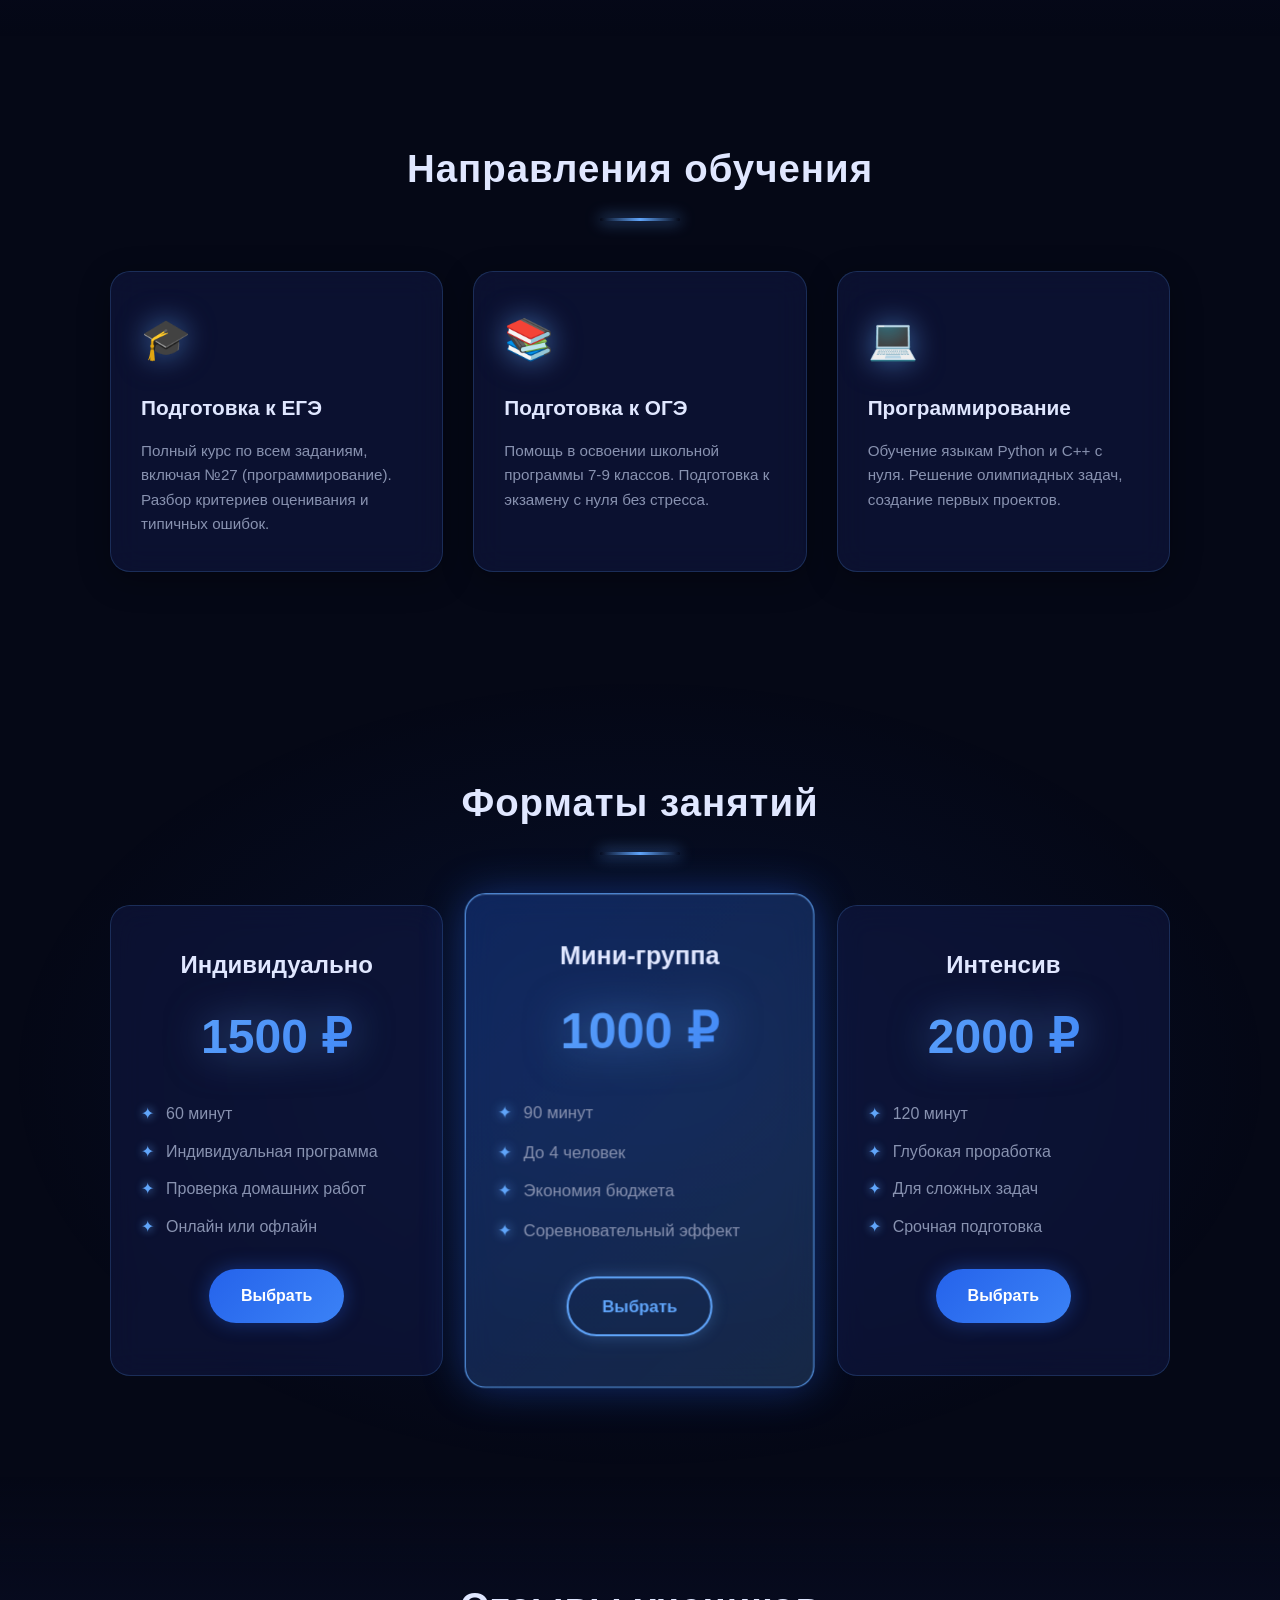
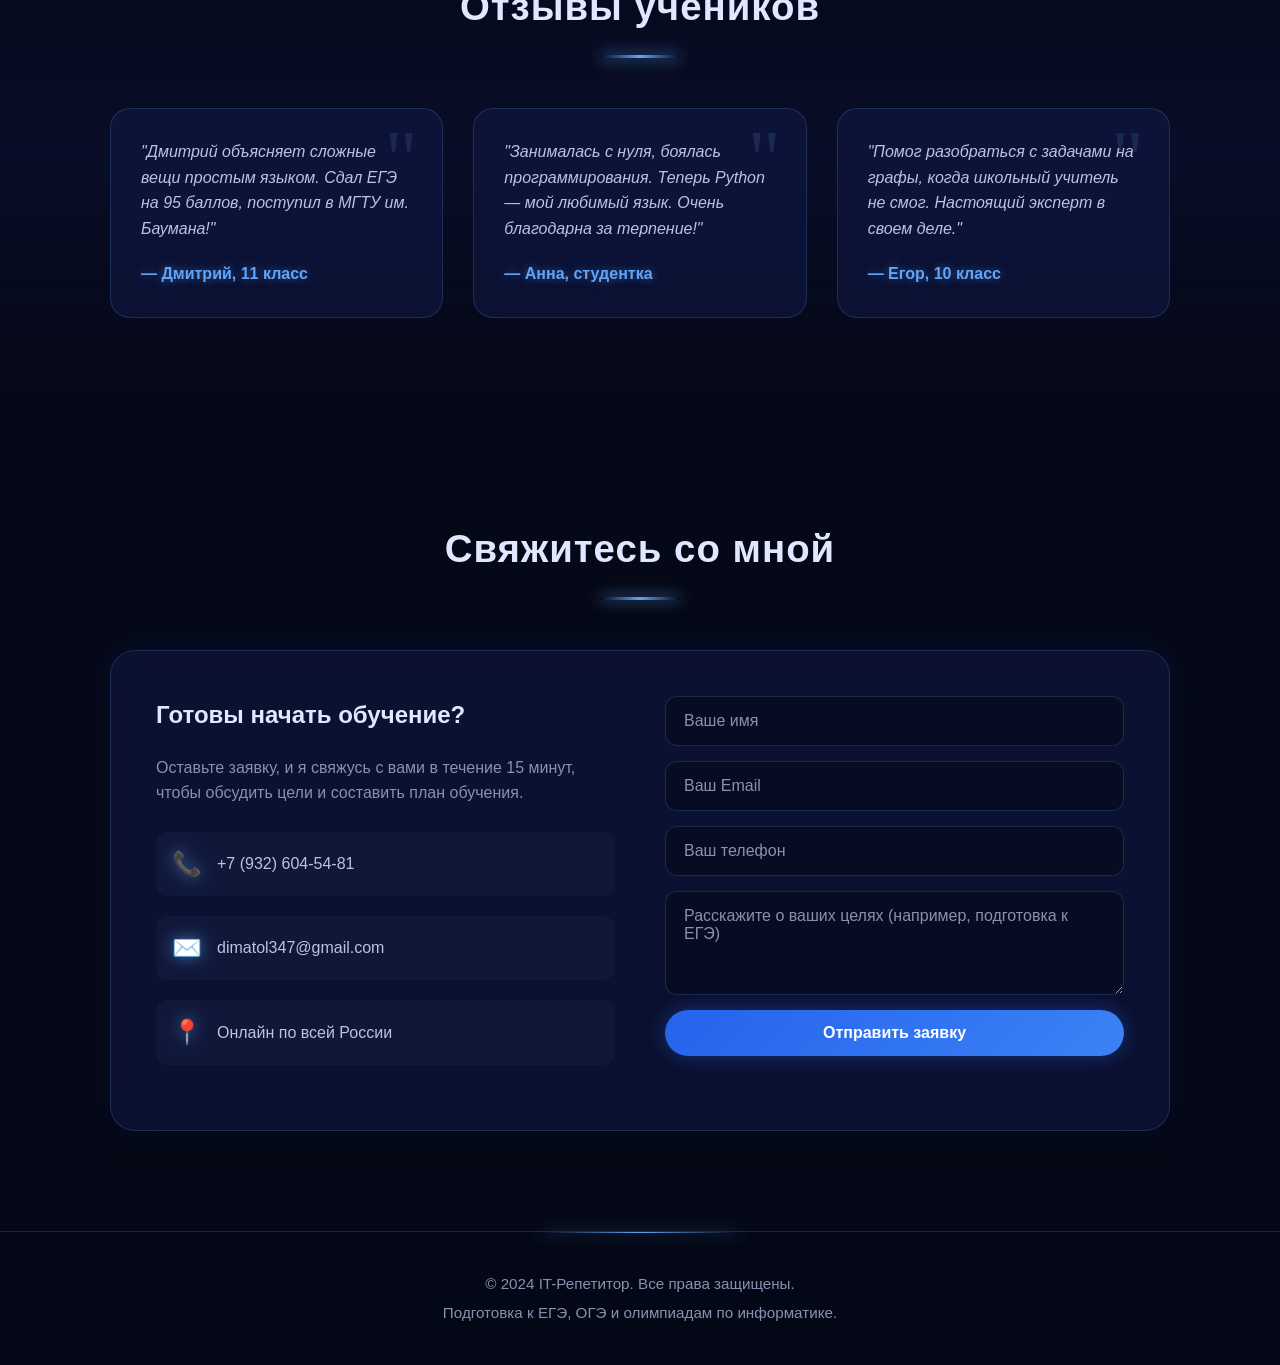
==== commit 84bb40ed: "Update index.html" ====
--- a/index.html
+++ b/index.html
@@ -3,7 +3,7 @@
 <head>
     <meta charset="UTF-8">
     <meta name="viewport" content="width=device-width, initial-scale=1.0">
-    <title>Репетитор по информатике | Подготовка к ЕГЭ и ОГЭ</title>
+    <title>Репетитор по информатике | Дмитрий</title>
     <link rel="stylesheet" href="style.css">
 </head>
 <body>
@@ -92,11 +92,6 @@
                     <h3>Программирование</h3>
                     <p>Обучение языкам Python и C++ с нуля. Решение олимпиадных задач, создание первых проектов.</p>
                 </div>
-                <div class="service-card">
-                    <div class="service-icon">🚀</div>
-                    <h3>Олимпиадная подготовка</h3>
-                    <p>Для тех, кто хочет поступать в вузы по олимпиадам. Изучение сложных алгоритмов и структур данных.</p>
-                </div>
             </div>
         </div>
     </section>
@@ -149,7 +144,7 @@
             <h2 class="section-title">Отзывы учеников</h2>
             <div class="review-grid">
                 <div class="review-card">
-                    <p class="review-text">"Александр объясняет сложные вещи простым языком. Сдал ЕГЭ на 95 баллов, поступил в МГТУ им. Баумана!"</p>
+                    <p class="review-text">"Дмитрий объясняет сложные вещи простым языком. Сдал ЕГЭ на 95 баллов, поступил в МГТУ им. Баумана!"</p>
                     <p class="review-author">— Дмитрий, 11 класс</p>
                 </div>
                 <div class="review-card">
@@ -175,24 +170,34 @@
                     <br>
                     <div class="contact-item">
                         <span class="contact-icon">📞</span>
-                        <span>+7 (932)60 45 481 </span>
+                        <span>+7 (932) 604-54-81</span>
                     </div>
                     <div class="contact-item">
                         <span class="contact-icon">✉️</span>
-                        <span>info@it-repetitor.ru</span>
+                        <span>dimatol347@gmail.com</span>
                     </div>
                     <div class="contact-item">
                         <span class="contact-icon">📍</span>
                         <span>Онлайн по всей России</span>
                     </div>
                 </div>
-                <form class="contact-form">
-                    <input type="text" placeholder="Ваше имя" required>
-                    <input type="email" placeholder="Ваш Email" required>
-                    <input type="tel" placeholder="Ваш телефон" required>
-                    <textarea rows="4" placeholder="Расскажите о ваших целях (например, подготовка к ЕГЭ)" required></textarea>
+                
+                <!-- ВАЖНО: action указывает на сервис отправки, method="POST" -->
+                <form class="contact-form" action="https://formsubmit.co/dimatol347@gmail.com" method="POST">
+                    <!-- Настройки FormSubmit -->
+                    <input type="hidden" name="_captcha" value="false">
+                    <input type="hidden" name="_subject" value="Новая заявка с сайта IT-Репетитор!">
+                    <input type="hidden" name="_template" value="table">
+                    
+                    <!-- Поля формы (атрибут name обязателен для получения письма) -->
+                    <input type="text" name="Имя" placeholder="Ваше имя" required>
+                    <input type="email" name="Email" placeholder="Ваш Email" required>
+                    <input type="tel" name="Телефон" placeholder="Ваш телефон" required>
+                    <textarea name="Сообщение" rows="4" placeholder="Расскажите о ваших целях (например, подготовка к ЕГЭ)" required></textarea>
+                    
                     <button type="submit" class="btn">Отправить заявку</button>
                 </form>
+                
             </div>
         </div>
     </section>
@@ -200,7 +205,7 @@
     <!-- Подвал -->
     <footer>
         <div class="container">
-            <p>&copy; 2023 IT-Репетитор. Все права защищены.</p>
+            <p>&copy; 2024 IT-Репетитор. Все права защищены.</p>
             <p>Подготовка к ЕГЭ, ОГЭ и олимпиадам по информатике.</p>
         </div>
     </footer>
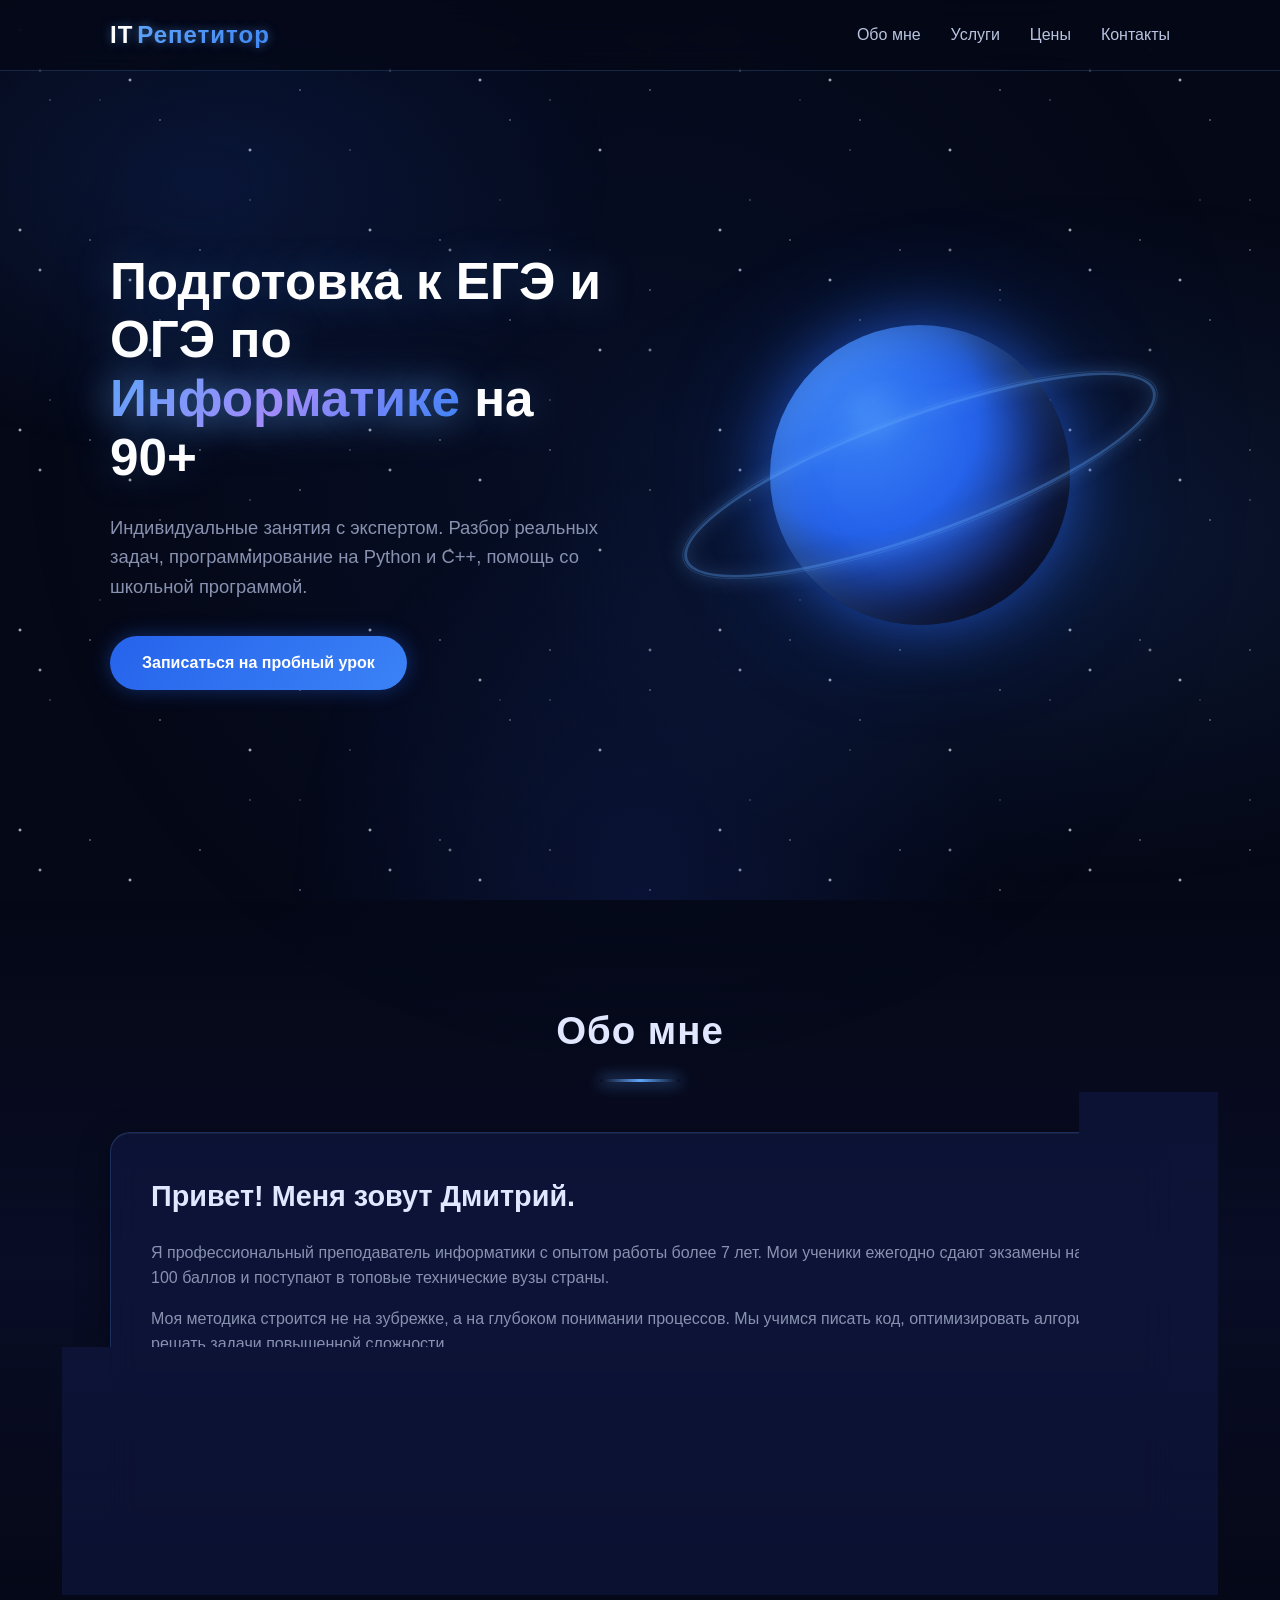
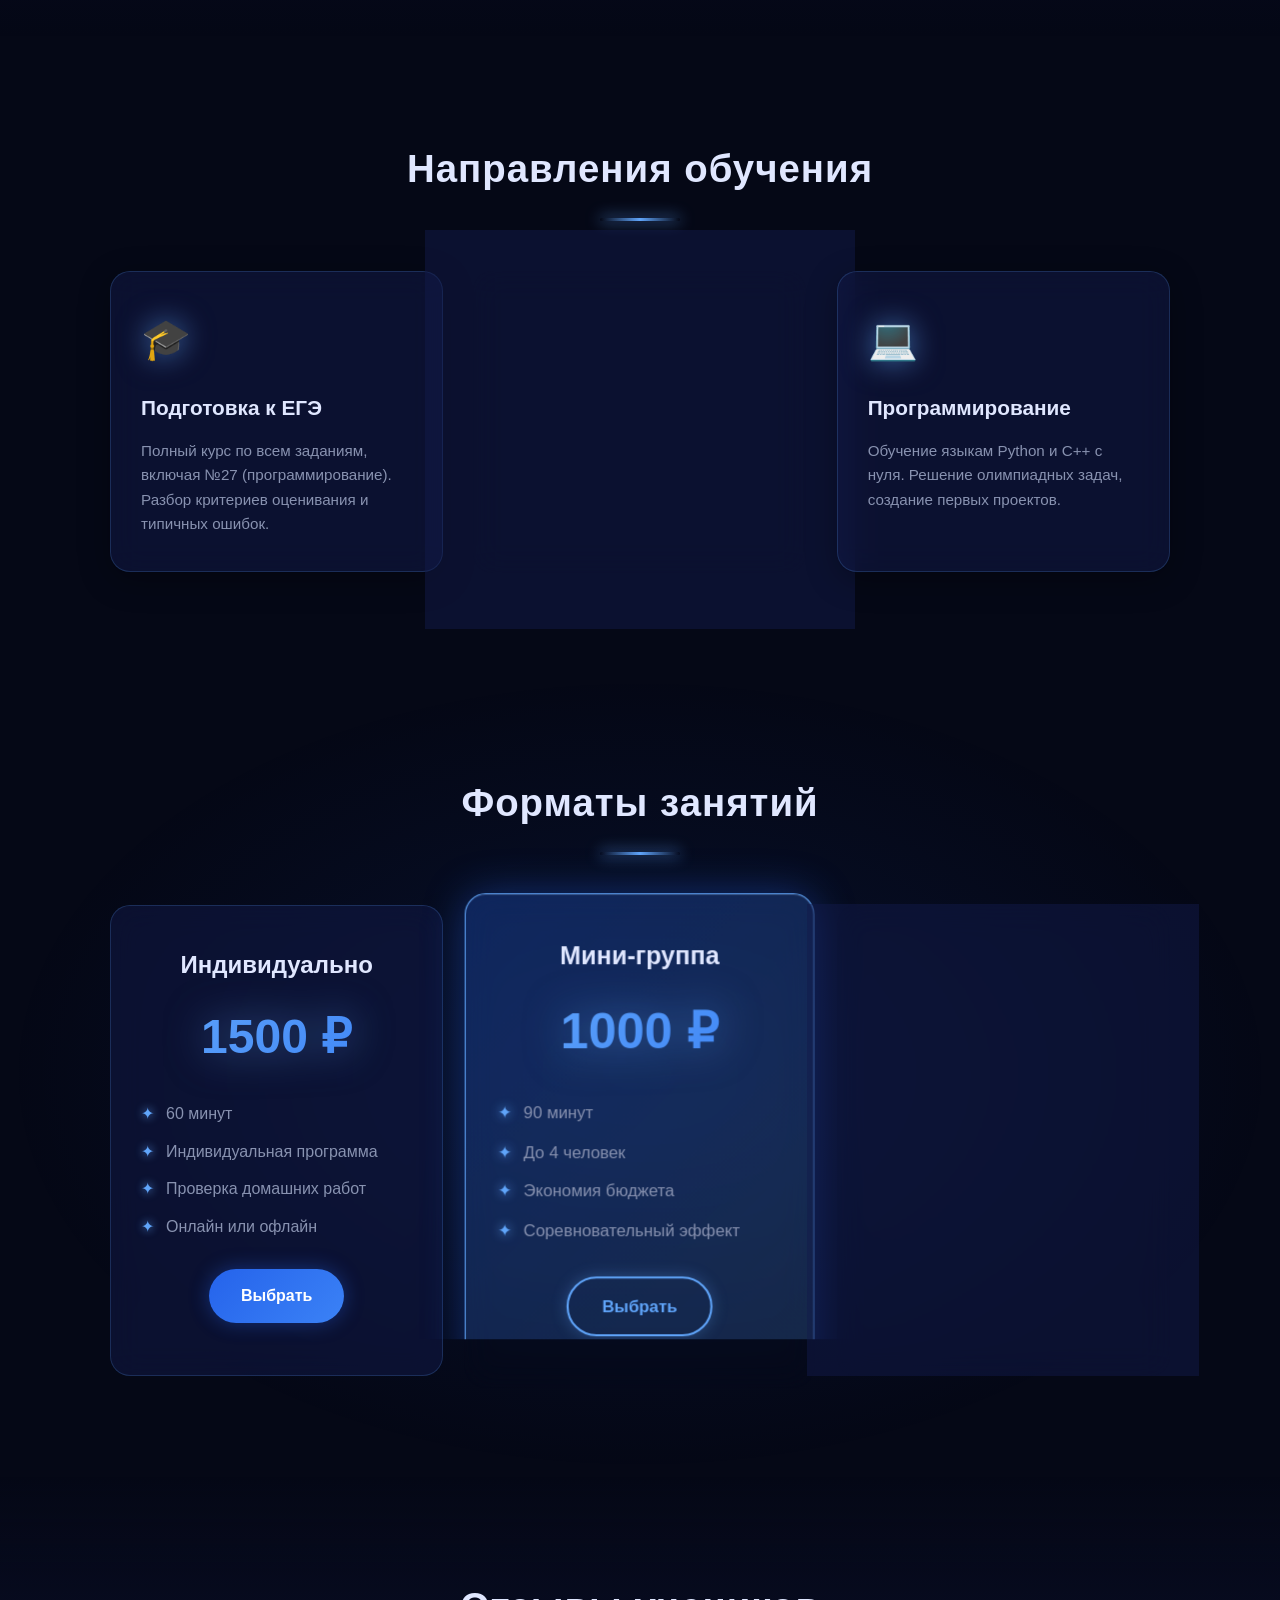
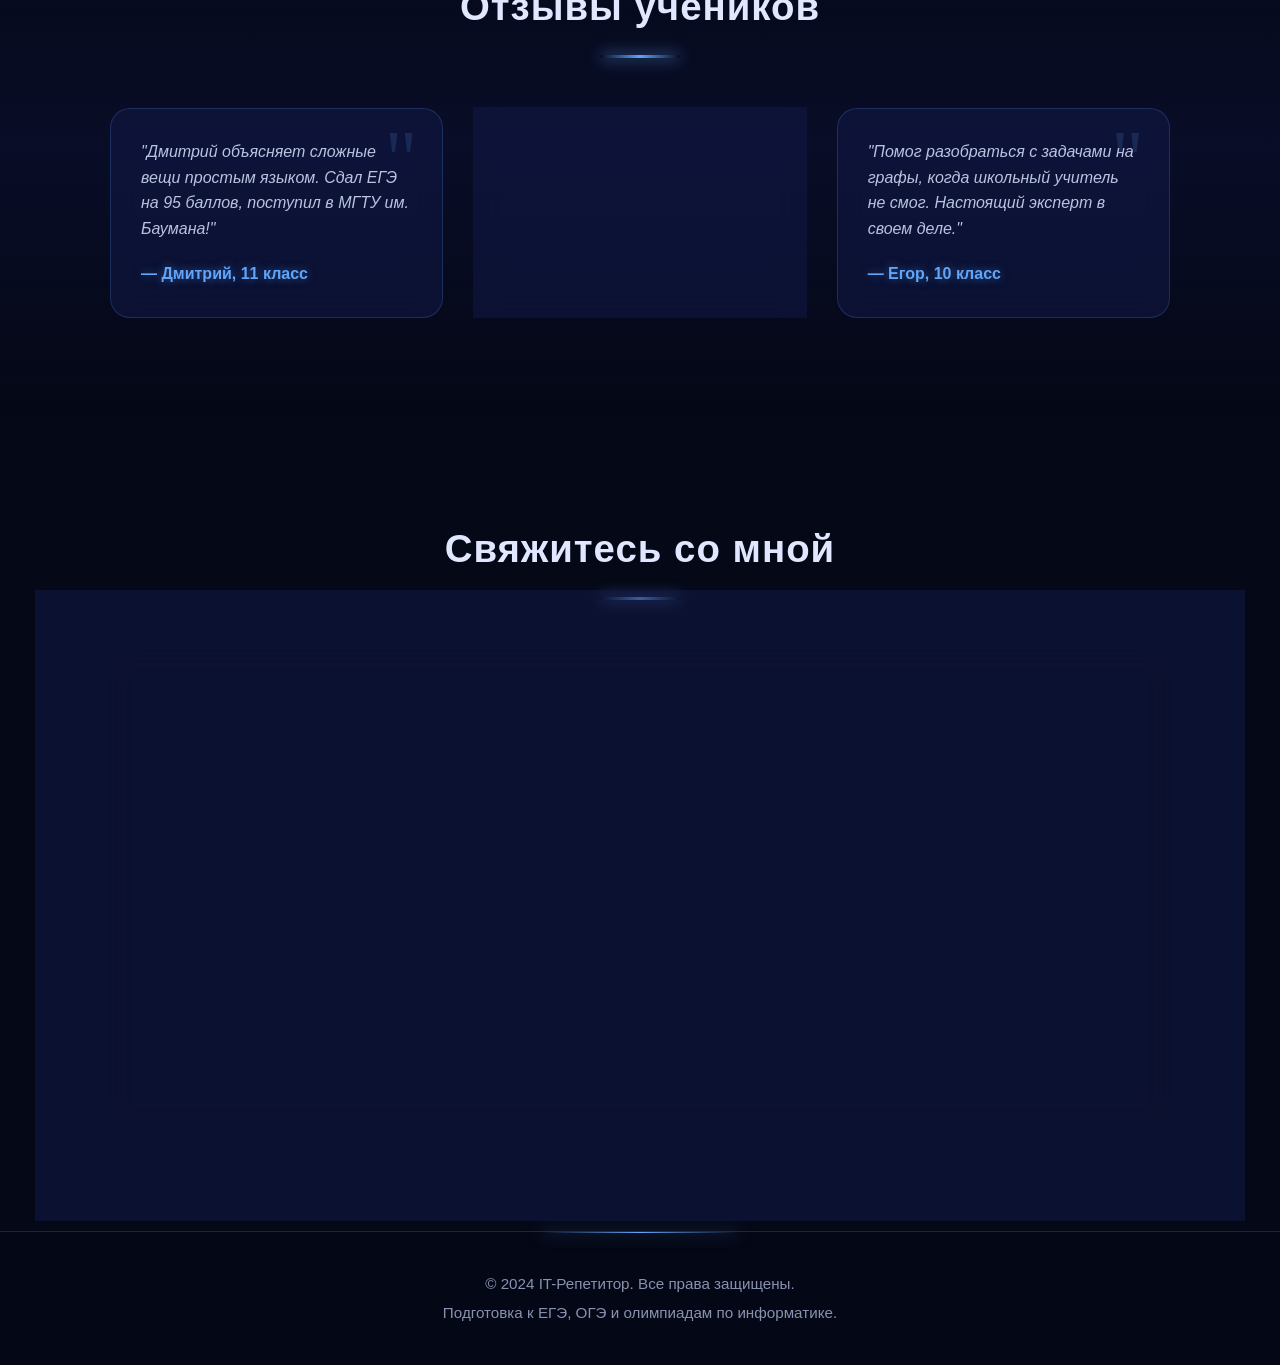
==== commit 97ebe81a: "Update index.html" ====
--- a/index.html
+++ b/index.html
@@ -182,14 +182,15 @@
                     </div>
                 </div>
                 
-                <!-- ВАЖНО: action указывает на сервис отправки, method="POST" -->
                 <form class="contact-form" action="https://formsubmit.co/dimatol347@gmail.com" method="POST">
+                    <!-- Перенаправление после отправки -->
+                    <input type="hidden" name="_next" value="https://DmitryuHHTPOP.github.io/my-it-site/">
+                    
                     <!-- Настройки FormSubmit -->
                     <input type="hidden" name="_captcha" value="false">
                     <input type="hidden" name="_subject" value="Новая заявка с сайта IT-Репетитор!">
                     <input type="hidden" name="_template" value="table">
                     
-                    <!-- Поля формы (атрибут name обязателен для получения письма) -->
                     <input type="text" name="Имя" placeholder="Ваше имя" required>
                     <input type="email" name="Email" placeholder="Ваш Email" required>
                     <input type="tel" name="Телефон" placeholder="Ваш телефон" required>
@@ -197,7 +198,6 @@
                     
                     <button type="submit" class="btn">Отправить заявку</button>
                 </form>
-                
             </div>
         </div>
     </section>
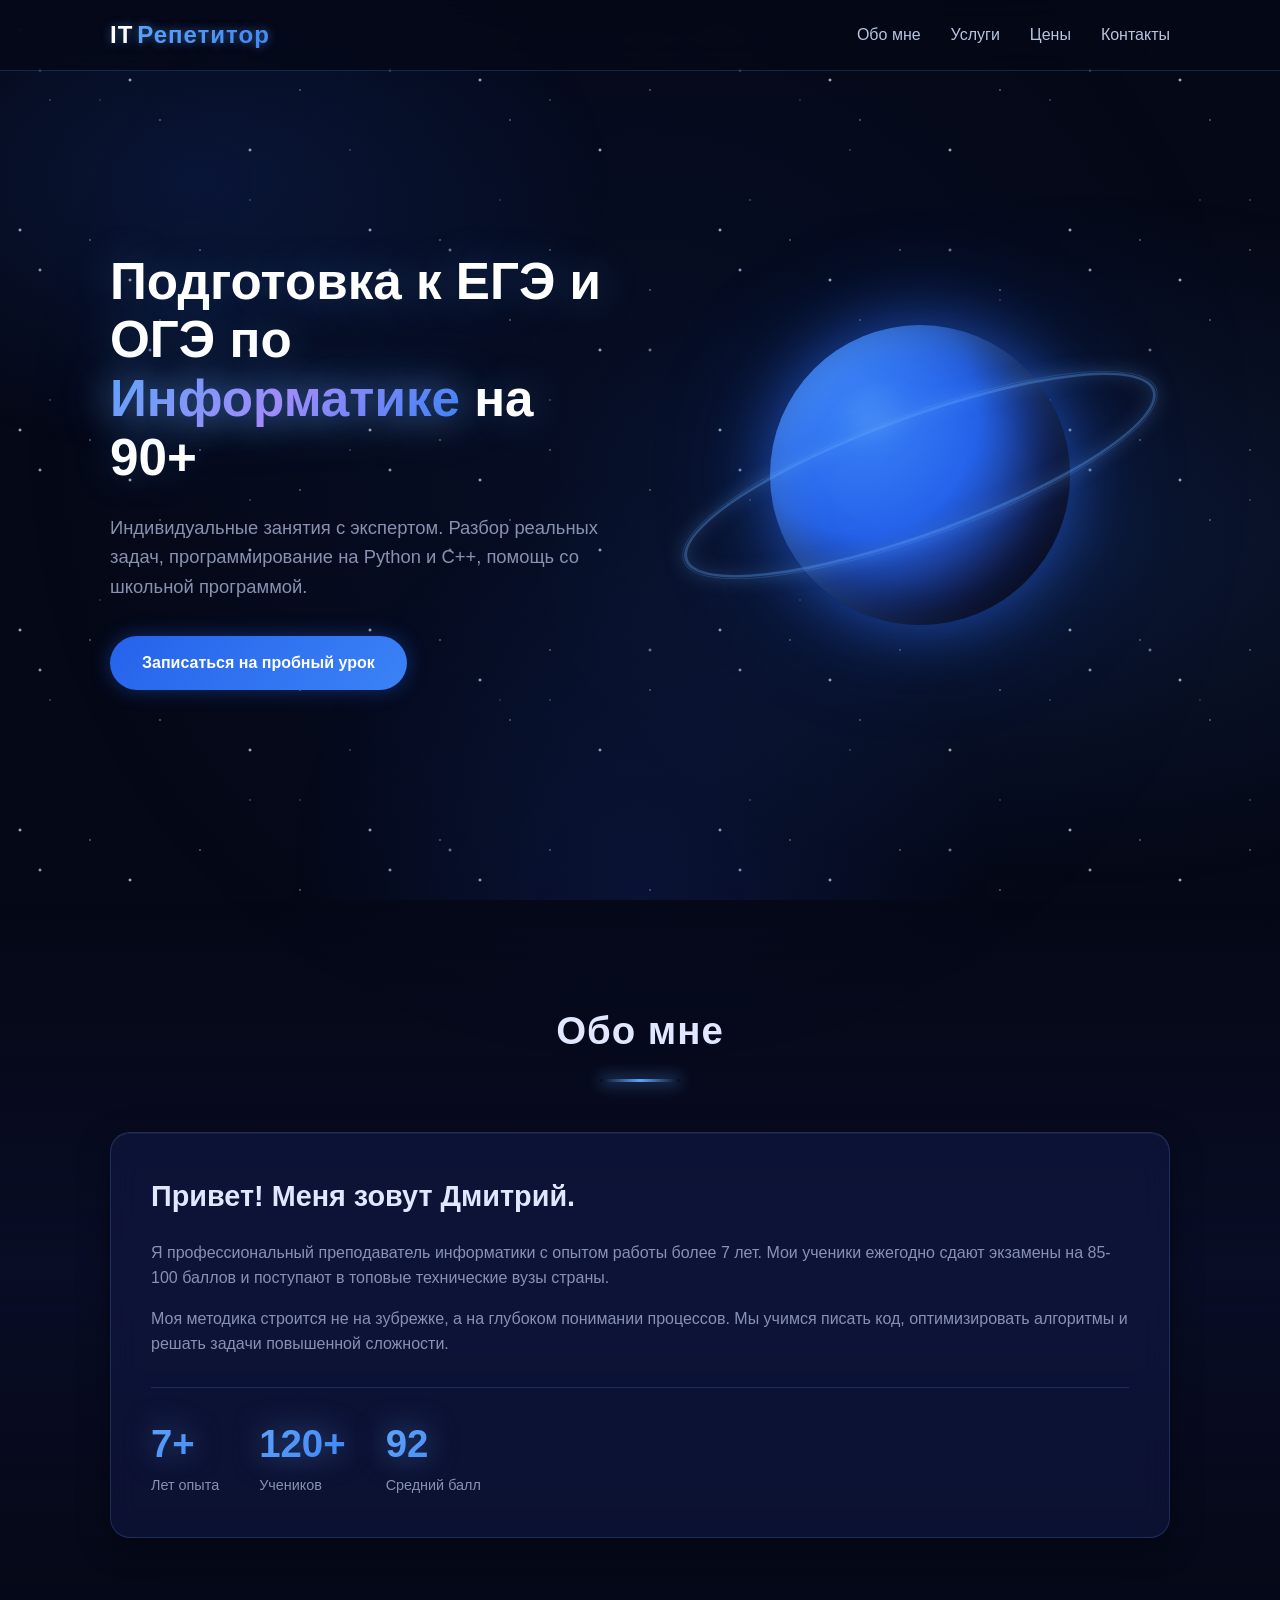
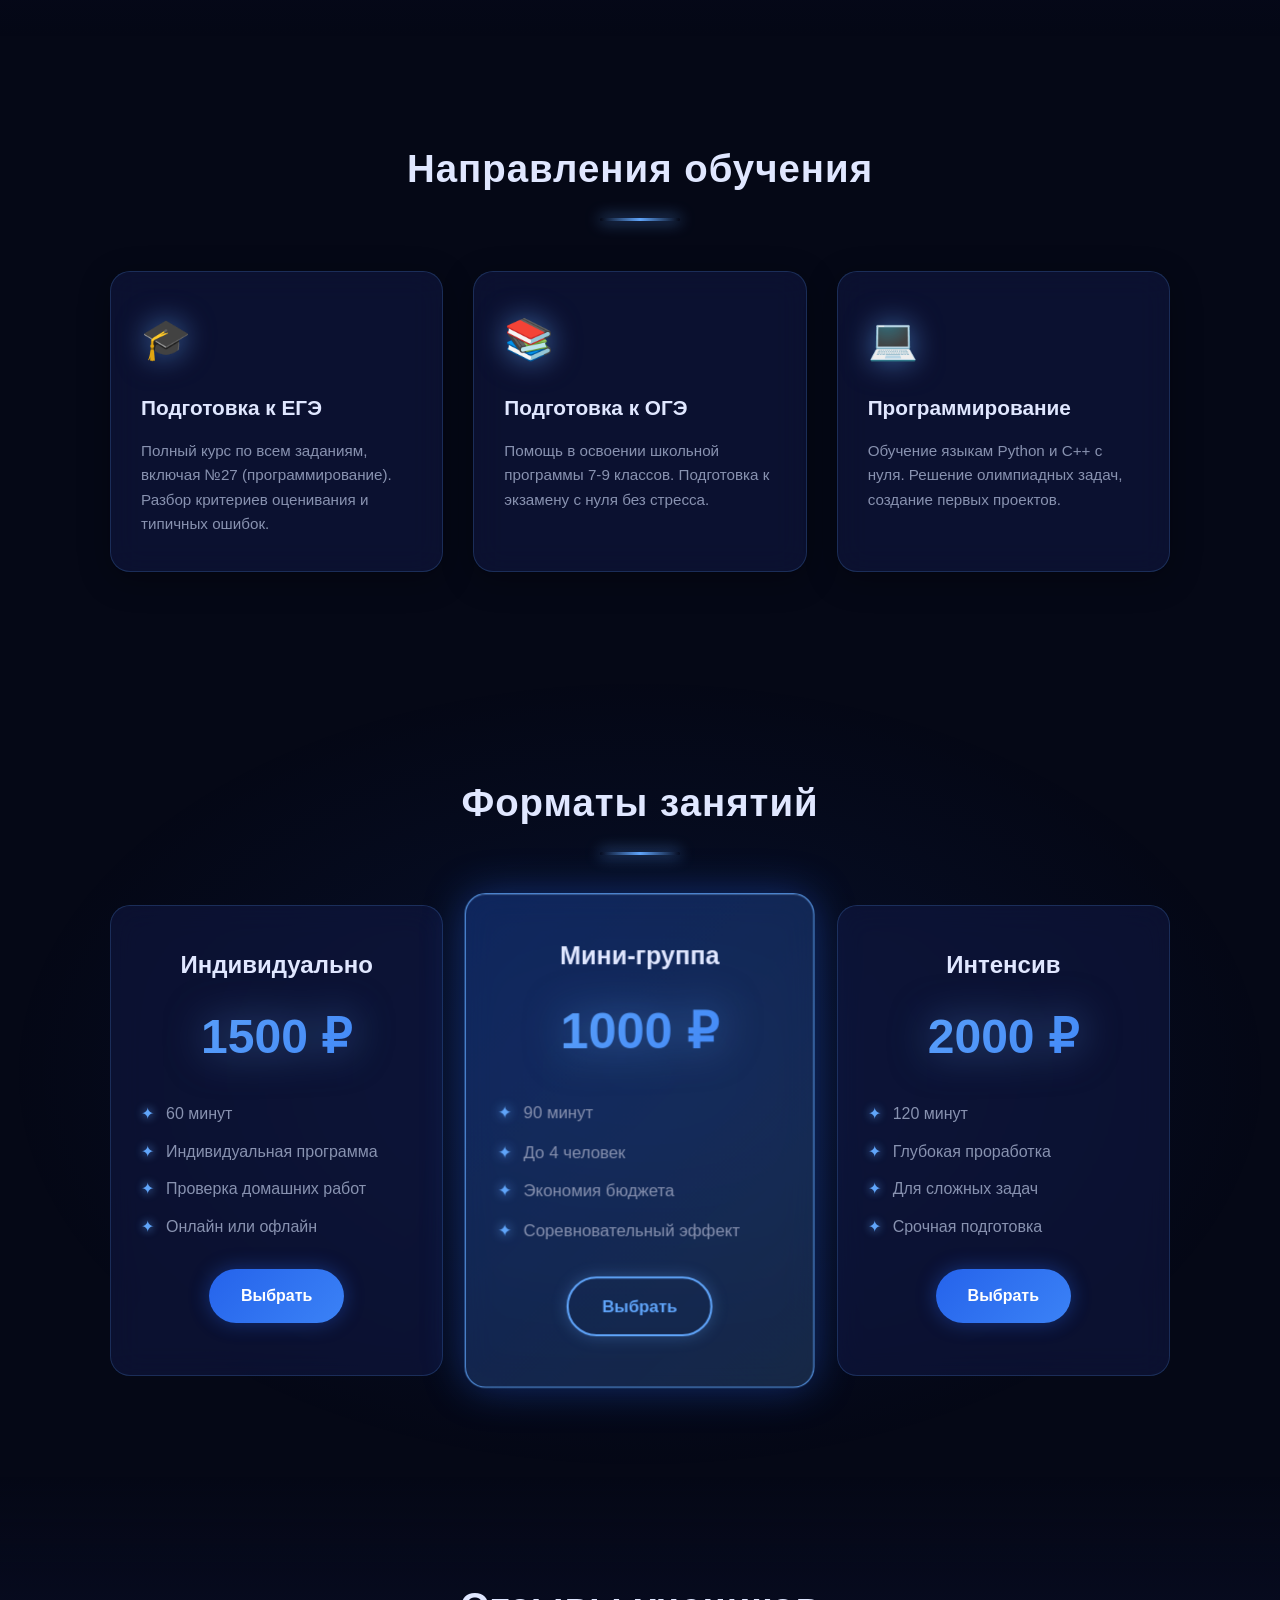
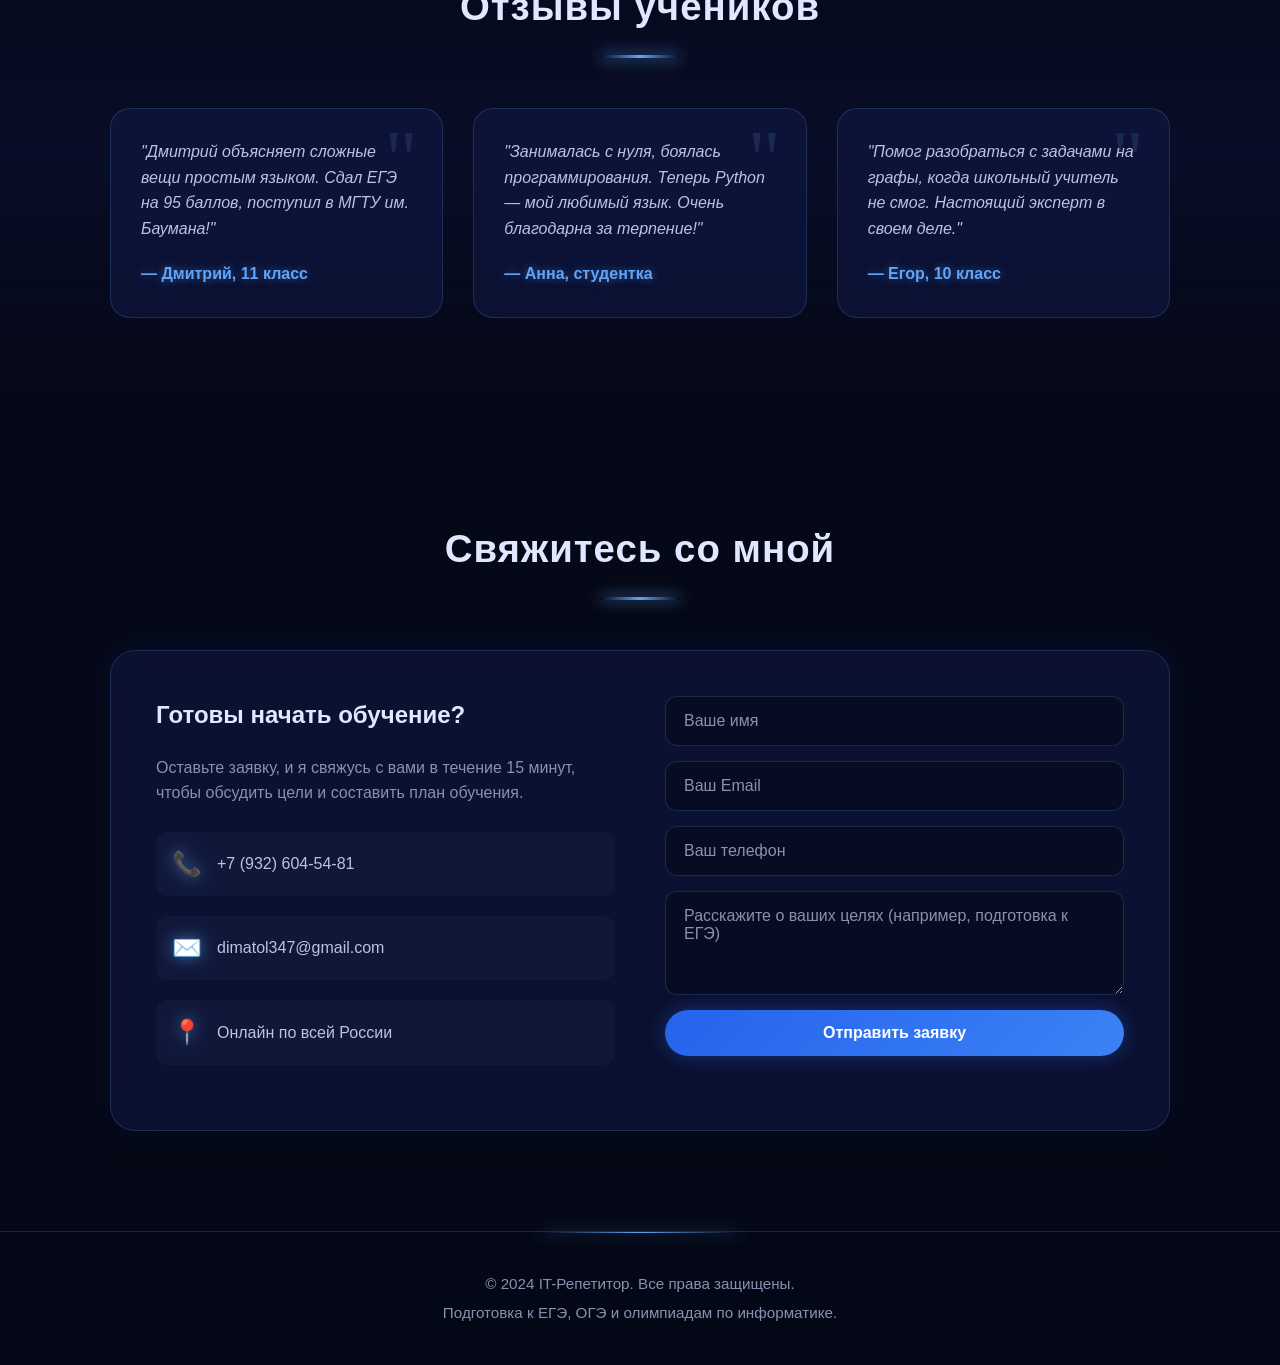
==== commit c4117f9f: "Update index.html" ====
--- a/index.html
+++ b/index.html
@@ -184,7 +184,7 @@
                 
                 <form class="contact-form" action="https://formsubmit.co/dimatol347@gmail.com" method="POST">
                     <!-- Перенаправление после отправки -->
-                    <input type="hidden" name="_next" value="https://DmitryuHHTPOP.github.io/my-it-site/">
+                    <input type="hidden" name="_next" value="https://DmitryuHHTPOP.github.io/my-it-site/#contact">
                     
                     <!-- Настройки FormSubmit -->
                     <input type="hidden" name="_captcha" value="false">
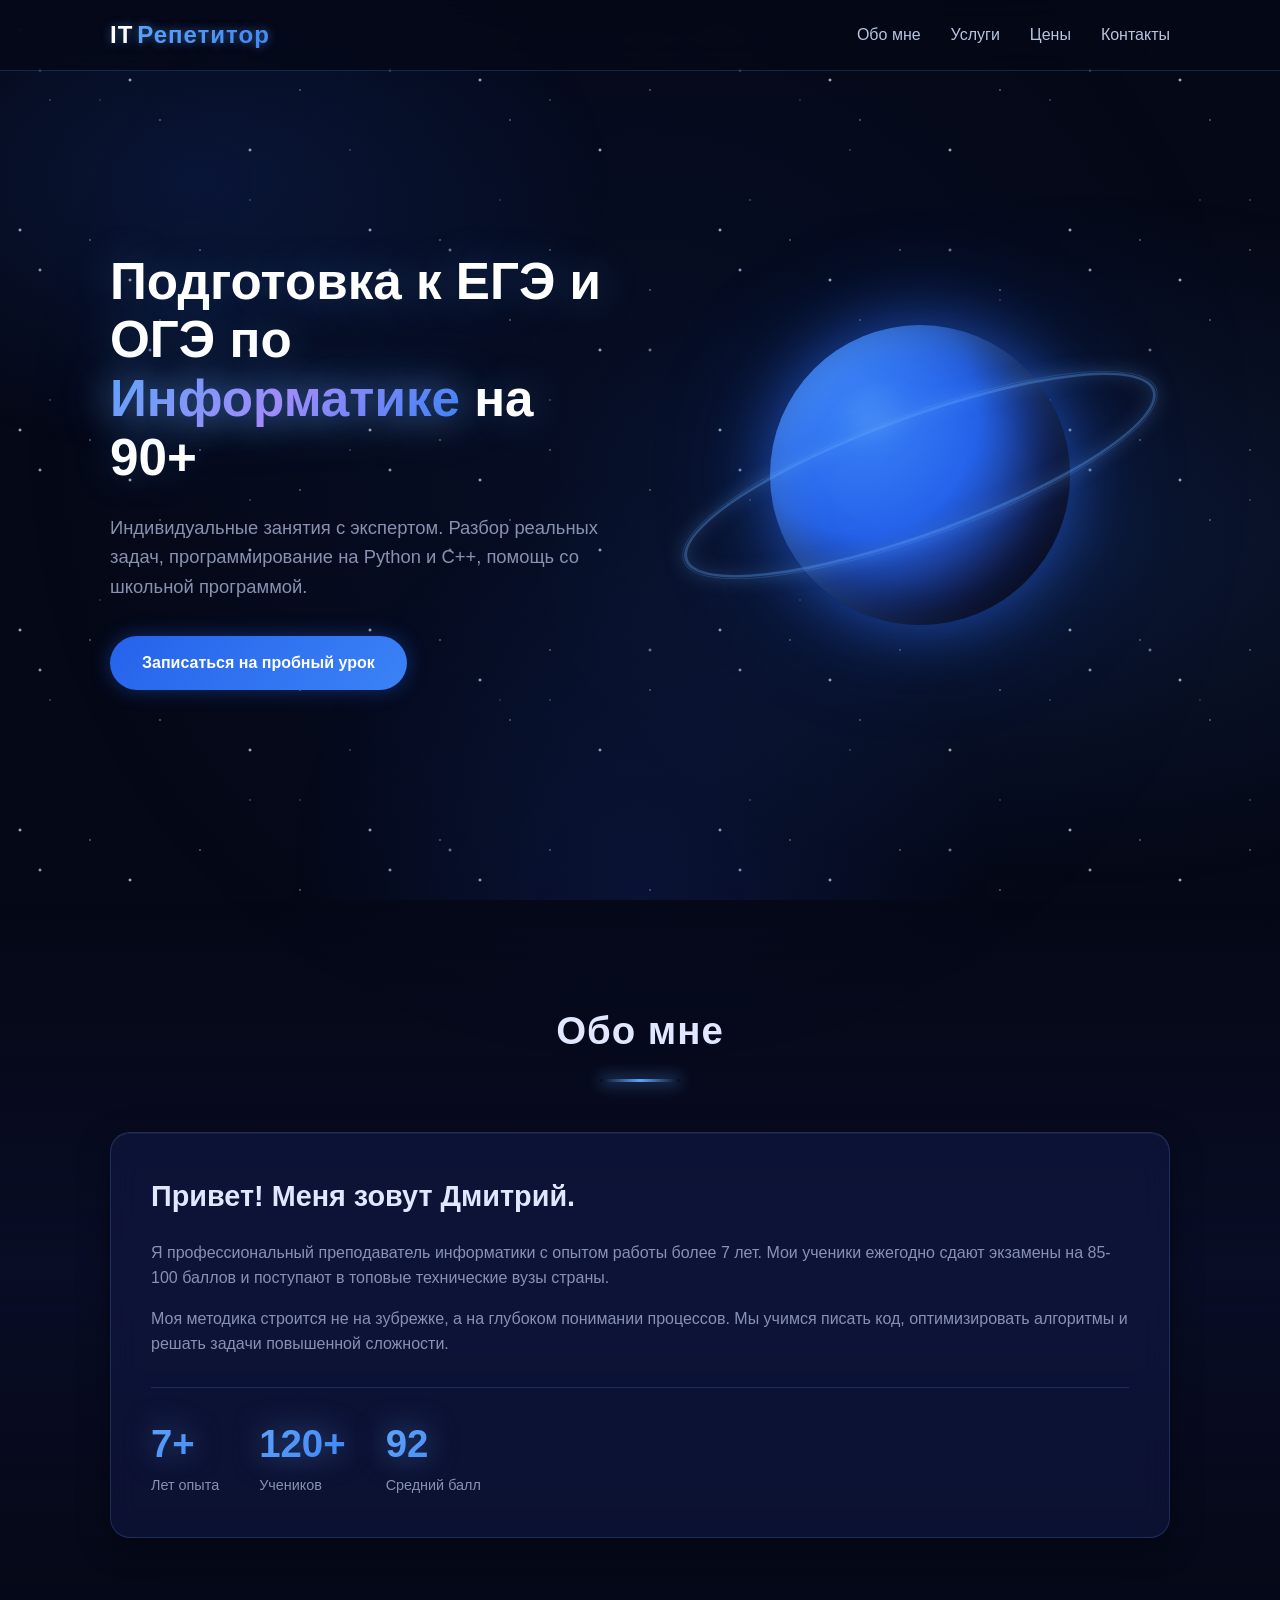
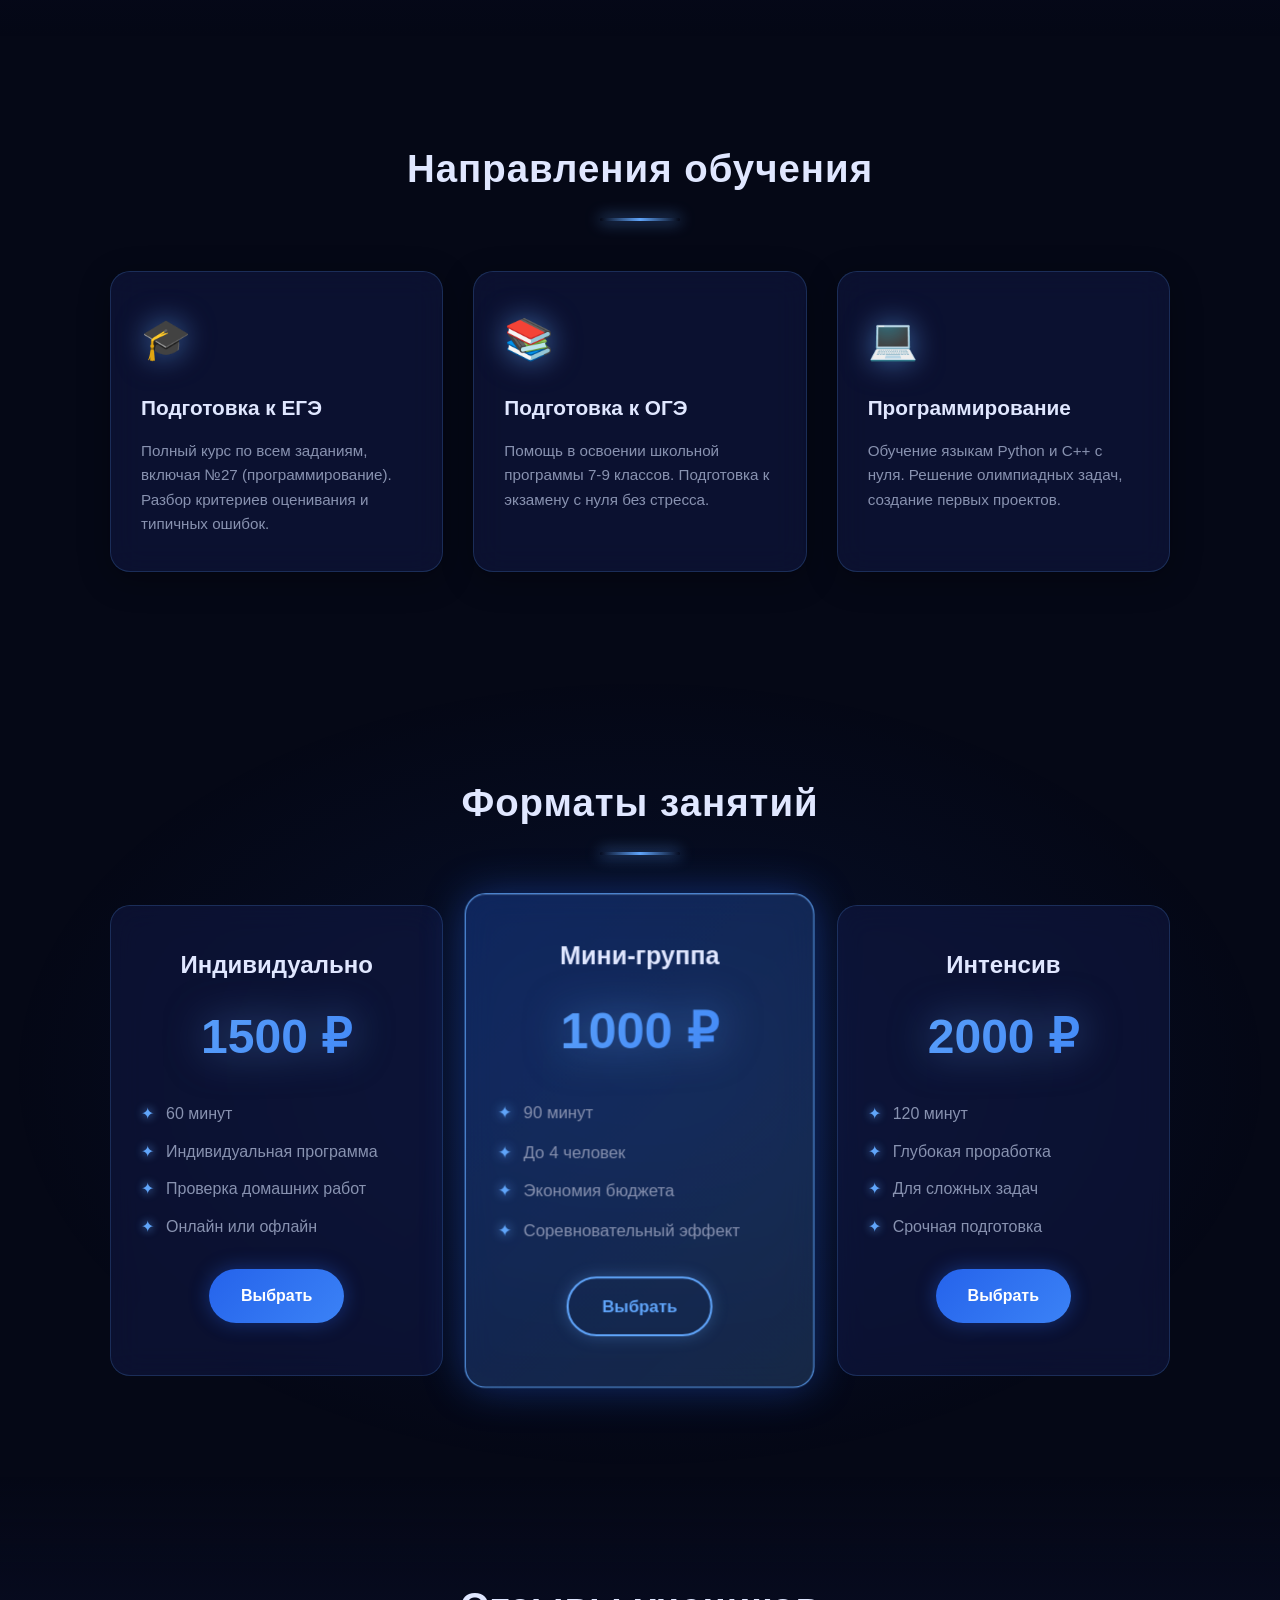
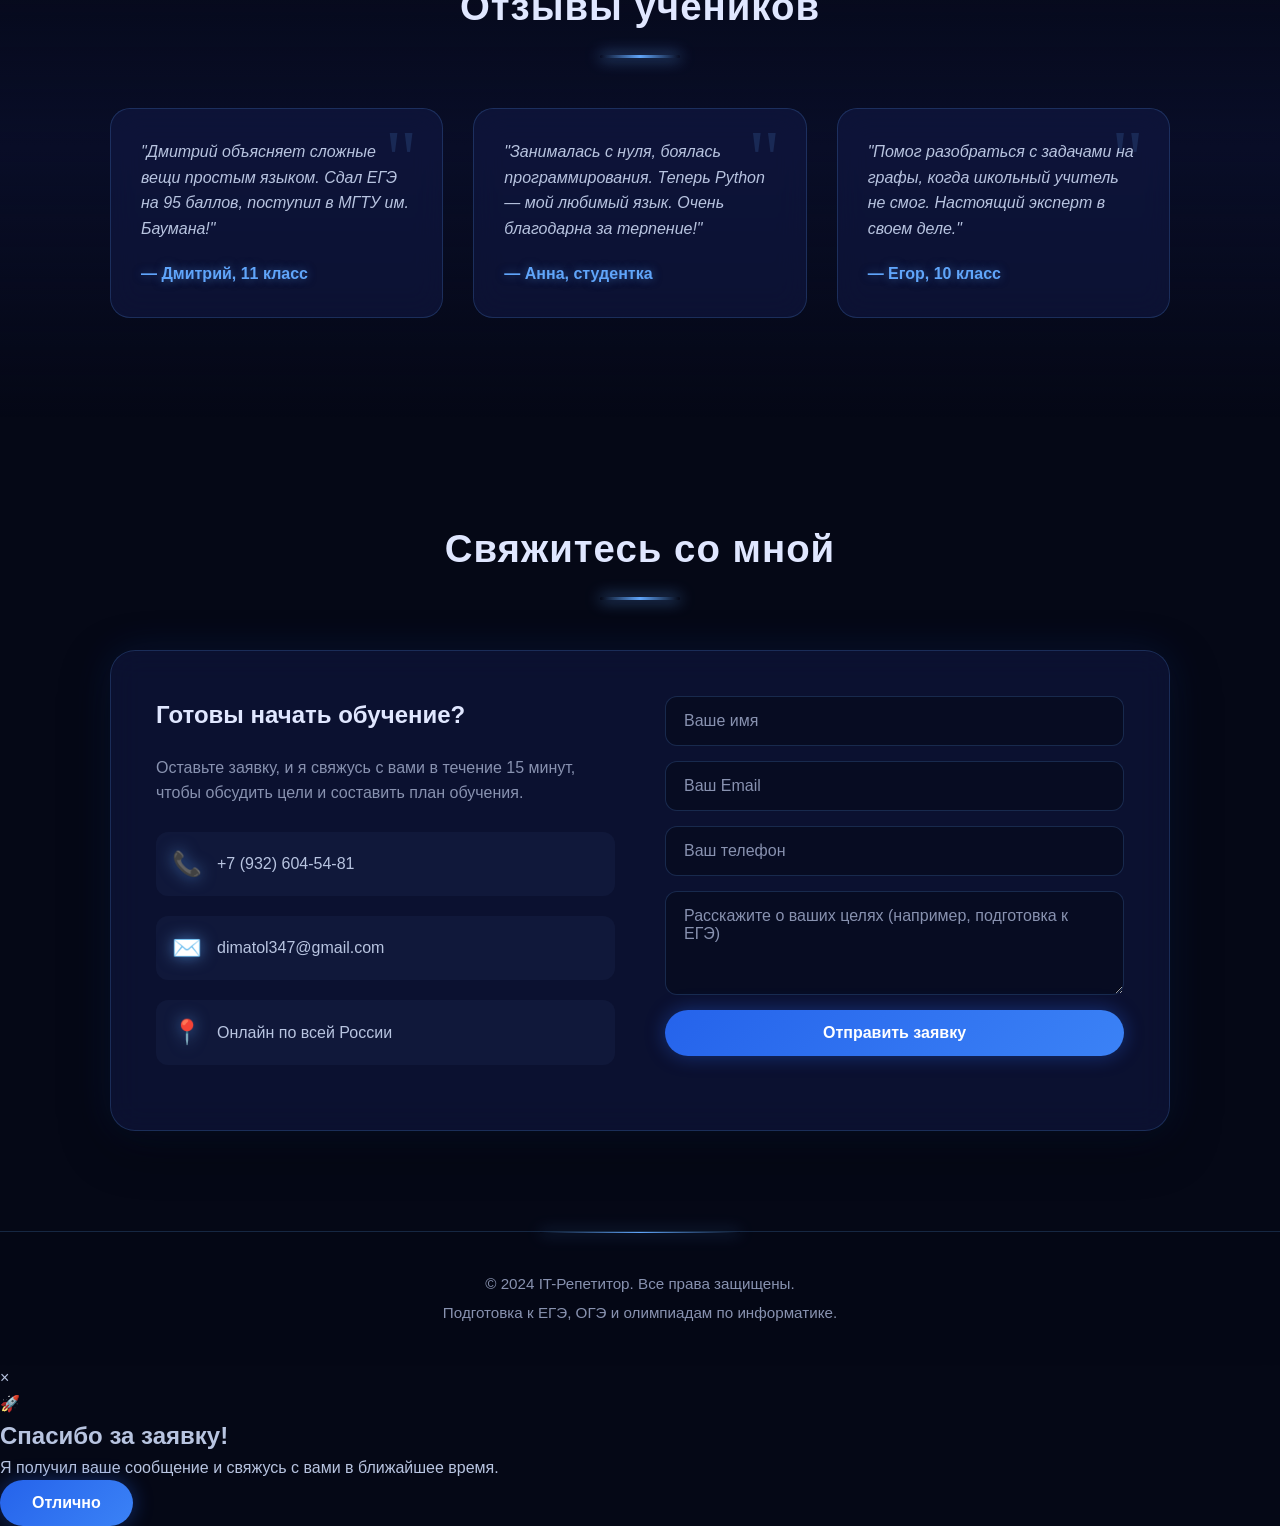
==== commit 31fea1c6: "Update index.html" ====
--- a/index.html
+++ b/index.html
@@ -185,7 +185,6 @@
                 <form class="contact-form" action="https://formsubmit.co/dimatol347@gmail.com" method="POST">
                     <!-- Перенаправление после отправки -->
                     <input type="hidden" name="_next" value="https://DmitryuHHTPOP.github.io/my-it-site/#contact">
-                    
                     <!-- Настройки FormSubmit -->
                     <input type="hidden" name="_captcha" value="false">
                     <input type="hidden" name="_subject" value="Новая заявка с сайта IT-Репетитор!">
@@ -211,5 +210,15 @@
     </footer>
 
     <script src="script.js"></script>
+        <!-- Всплывающее окно благодарности (скрыто по умолчанию) -->
+    <div id="thank-you-modal" class="modal">
+        <div class="modal-content">
+            <span class="close-btn" id="close-modal">&times;</span>
+            <div class="modal-icon">🚀</div>
+            <h2>Спасибо за заявку!</h2>
+            <p>Я получил ваше сообщение и свяжусь с вами в ближайшее время.</p>
+            <button class="btn" id="close-modal-btn">Отлично</button>
+        </div>
+    </div>
 </body>
 </html>
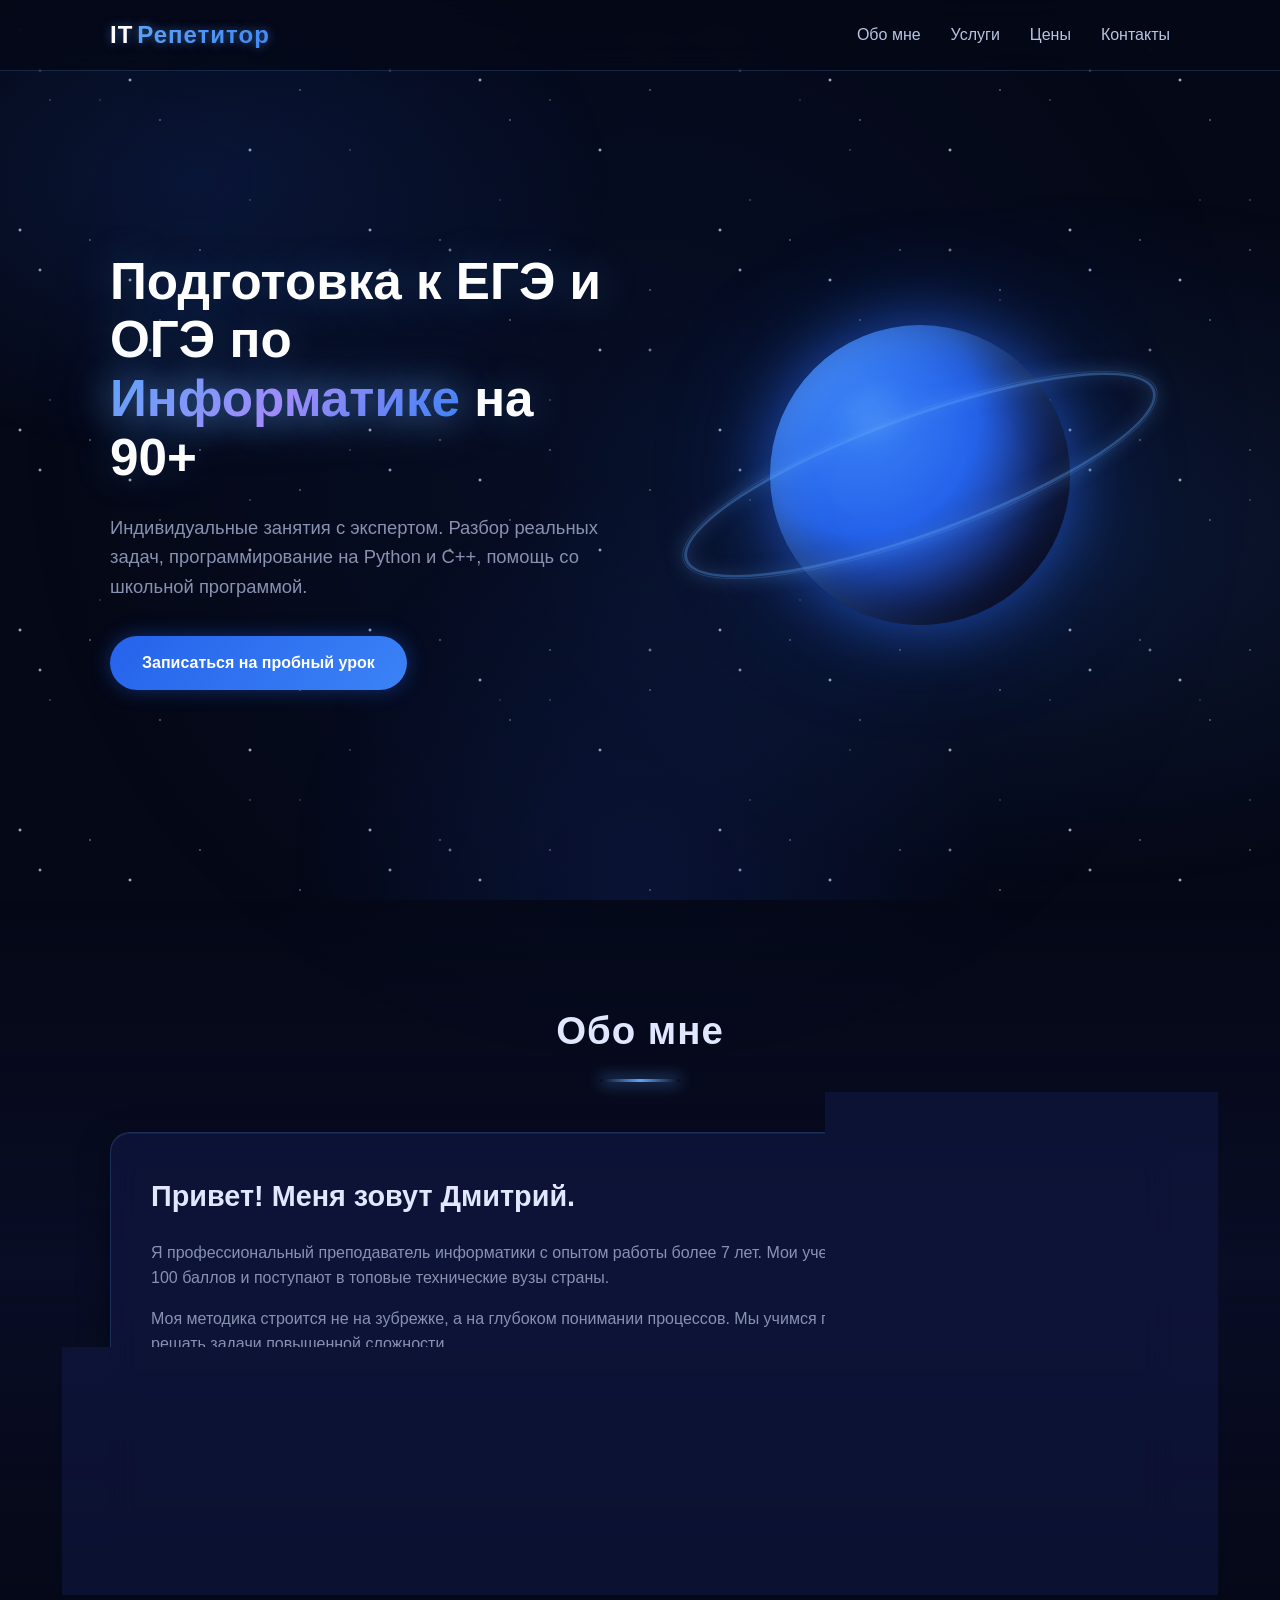
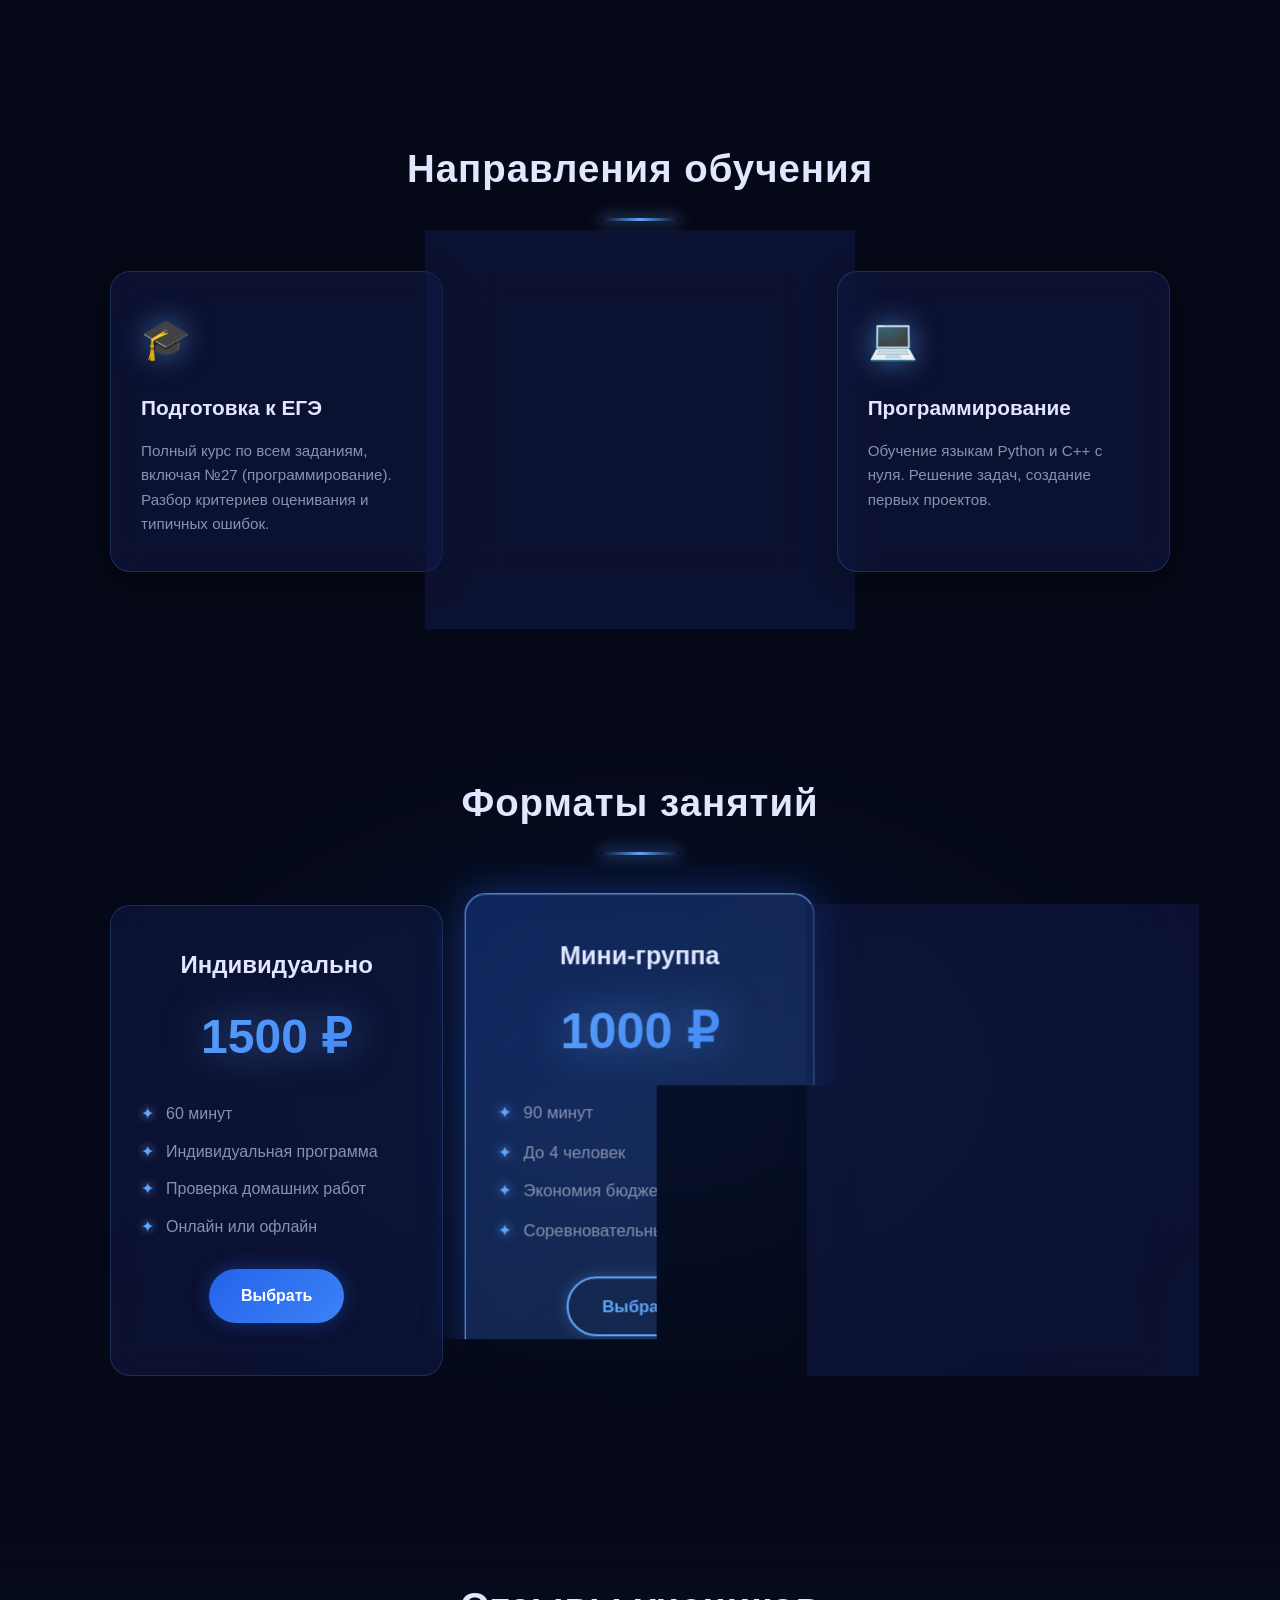
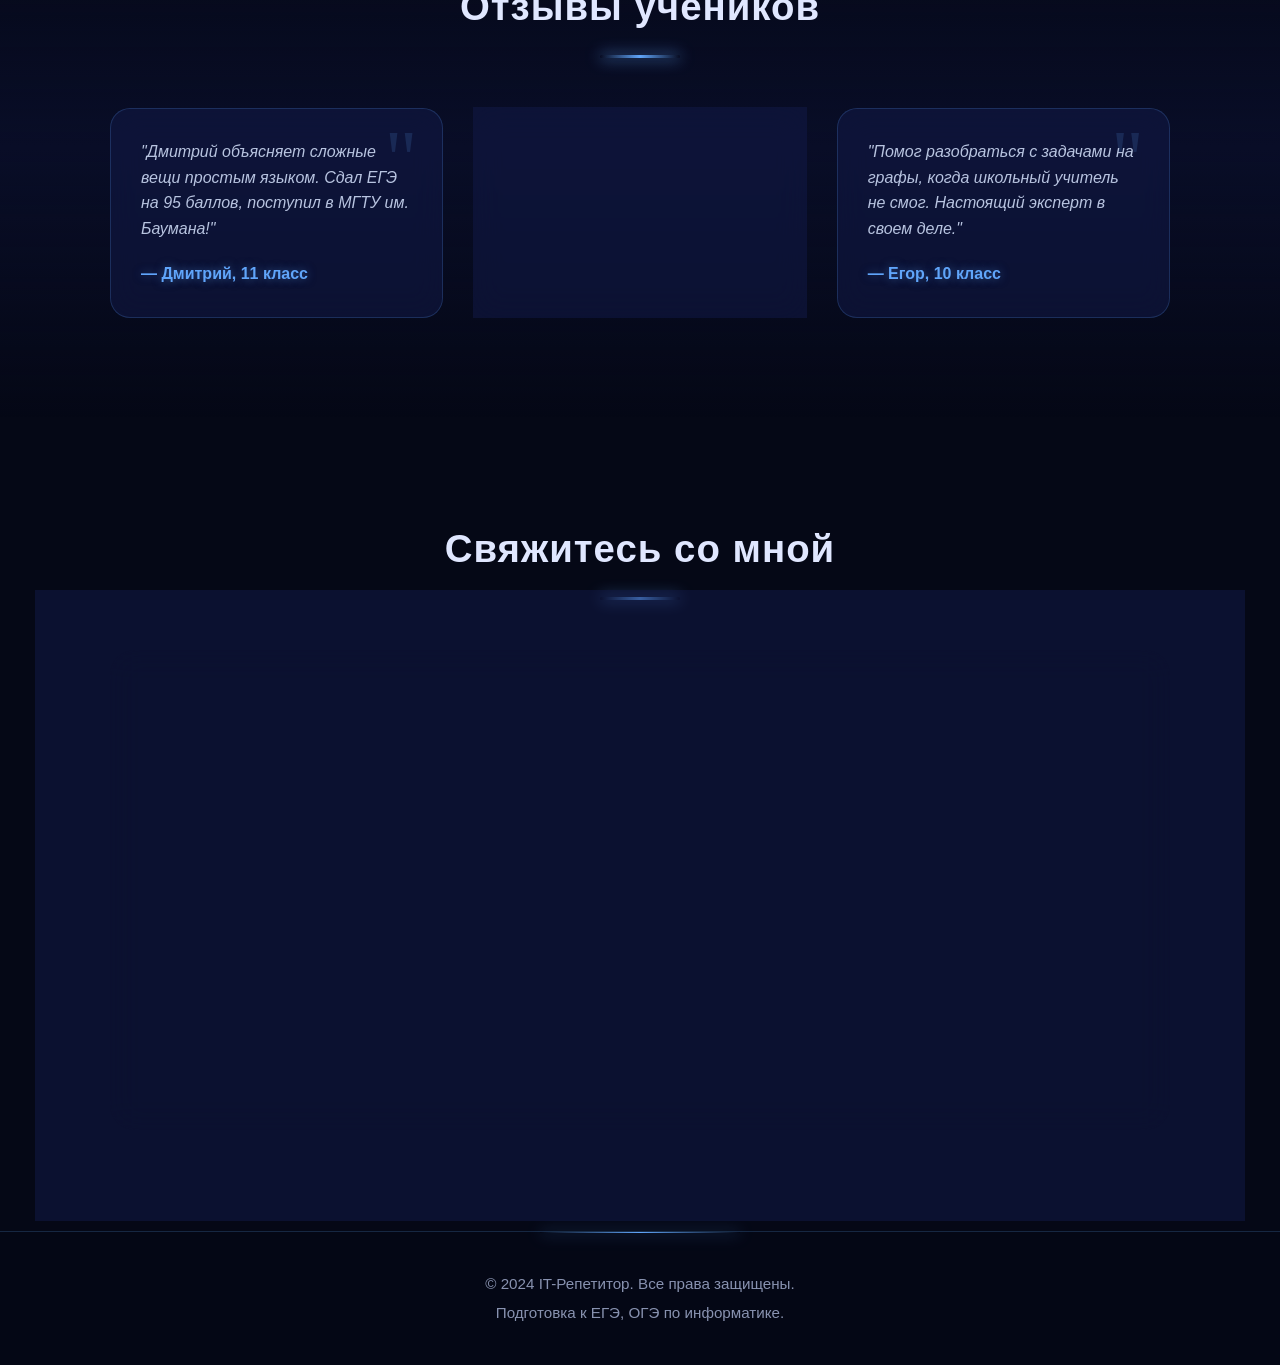
==== commit 7b0ed0fc: "Update index.html" ====
--- a/index.html
+++ b/index.html
@@ -90,7 +90,7 @@
                 <div class="service-card">
                     <div class="service-icon">💻</div>
                     <h3>Программирование</h3>
-                    <p>Обучение языкам Python и C++ с нуля. Решение олимпиадных задач, создание первых проектов.</p>
+                    <p>Обучение языкам Python и C++ с нуля. Решение задач, создание первых проектов.</p>
                 </div>
             </div>
         </div>
@@ -182,10 +182,9 @@
                     </div>
                 </div>
                 
+                <!-- Форма -->
                 <form class="contact-form" action="https://formsubmit.co/dimatol347@gmail.com" method="POST">
-                    <!-- Перенаправление после отправки -->
                     <input type="hidden" name="_next" value="https://DmitryuHHTPOP.github.io/my-it-site/#contact">
-                    <!-- Настройки FormSubmit -->
                     <input type="hidden" name="_captcha" value="false">
                     <input type="hidden" name="_subject" value="Новая заявка с сайта IT-Репетитор!">
                     <input type="hidden" name="_template" value="table">
@@ -205,12 +204,11 @@
     <footer>
         <div class="container">
             <p>&copy; 2024 IT-Репетитор. Все права защищены.</p>
-            <p>Подготовка к ЕГЭ, ОГЭ и олимпиадам по информатике.</p>
+            <p>Подготовка к ЕГЭ, ОГЭ по информатике.</p>
         </div>
     </footer>
 
-    <script src="script.js"></script>
-        <!-- Всплывающее окно благодарности (скрыто по умолчанию) -->
+    <!-- Всплывающее окно благодарности -->
     <div id="thank-you-modal" class="modal">
         <div class="modal-content">
             <span class="close-btn" id="close-modal">&times;</span>
@@ -220,5 +218,7 @@
             <button class="btn" id="close-modal-btn">Отлично</button>
         </div>
     </div>
+
+    <script src="script.js"></script>
 </body>
 </html>
--- a/style.css
+++ b/style.css
@@ -940,4 +940,75 @@
     .about-info {
         padding: 25px 20px;
     }
-}+}
+/* ==============================================
+   14. ВСПЛЫВАЮЩЕЕ ОКНО БЛАГОДАРНОСТИ
+   ============================================== */
+.modal {
+    display: none; /* Скрыто по умолчанию */
+    position: fixed;
+    z-index: 9999;
+    left: 0;
+    top: 0;
+    width: 100%;
+    height: 100%;
+    background-color: rgba(5, 8, 22, 0.85); /* Темный космический фон */
+    backdrop-filter: blur(8px);
+    -webkit-backdrop-filter: blur(8px);
+    align-items: center;
+    justify-content: center;
+}
+
+.modal.active {
+    display: flex;
+}
+
+.modal-content {
+    background: var(--glass-bg);
+    border: 1px solid var(--glass-border);
+    border-radius: 20px;
+    padding: 40px;
+    text-align: center;
+    max-width: 400px;
+    width: 90%;
+    position: relative;
+    box-shadow: 0 0 40px rgba(37, 99, 235, 0.4);
+    animation: modal-appear 0.4s ease-out;
+}
+
+@keyframes modal-appear {
+    from { transform: scale(0.8); opacity: 0; }
+    to   { transform: scale(1); opacity: 1; }
+}
+
+.close-btn {
+    position: absolute;
+    top: 15px;
+    right: 20px;
+    color: var(--text-muted);
+    font-size: 28px;
+    font-weight: bold;
+    cursor: pointer;
+    transition: color 0.3s;
+}
+
+.close-btn:hover {
+    color: var(--nebula-glow);
+}
+
+.modal-icon {
+    font-size: 3.5rem;
+    margin-bottom: 15px;
+    filter: drop-shadow(0 0 15px var(--nebula-glow));
+}
+
+.modal-content h2 {
+    color: var(--star-white);
+    margin-bottom: 15px;
+    font-size: 1.8rem;
+}
+
+.modal-content p {
+    color: var(--text-muted);
+    margin-bottom: 25px;
+}
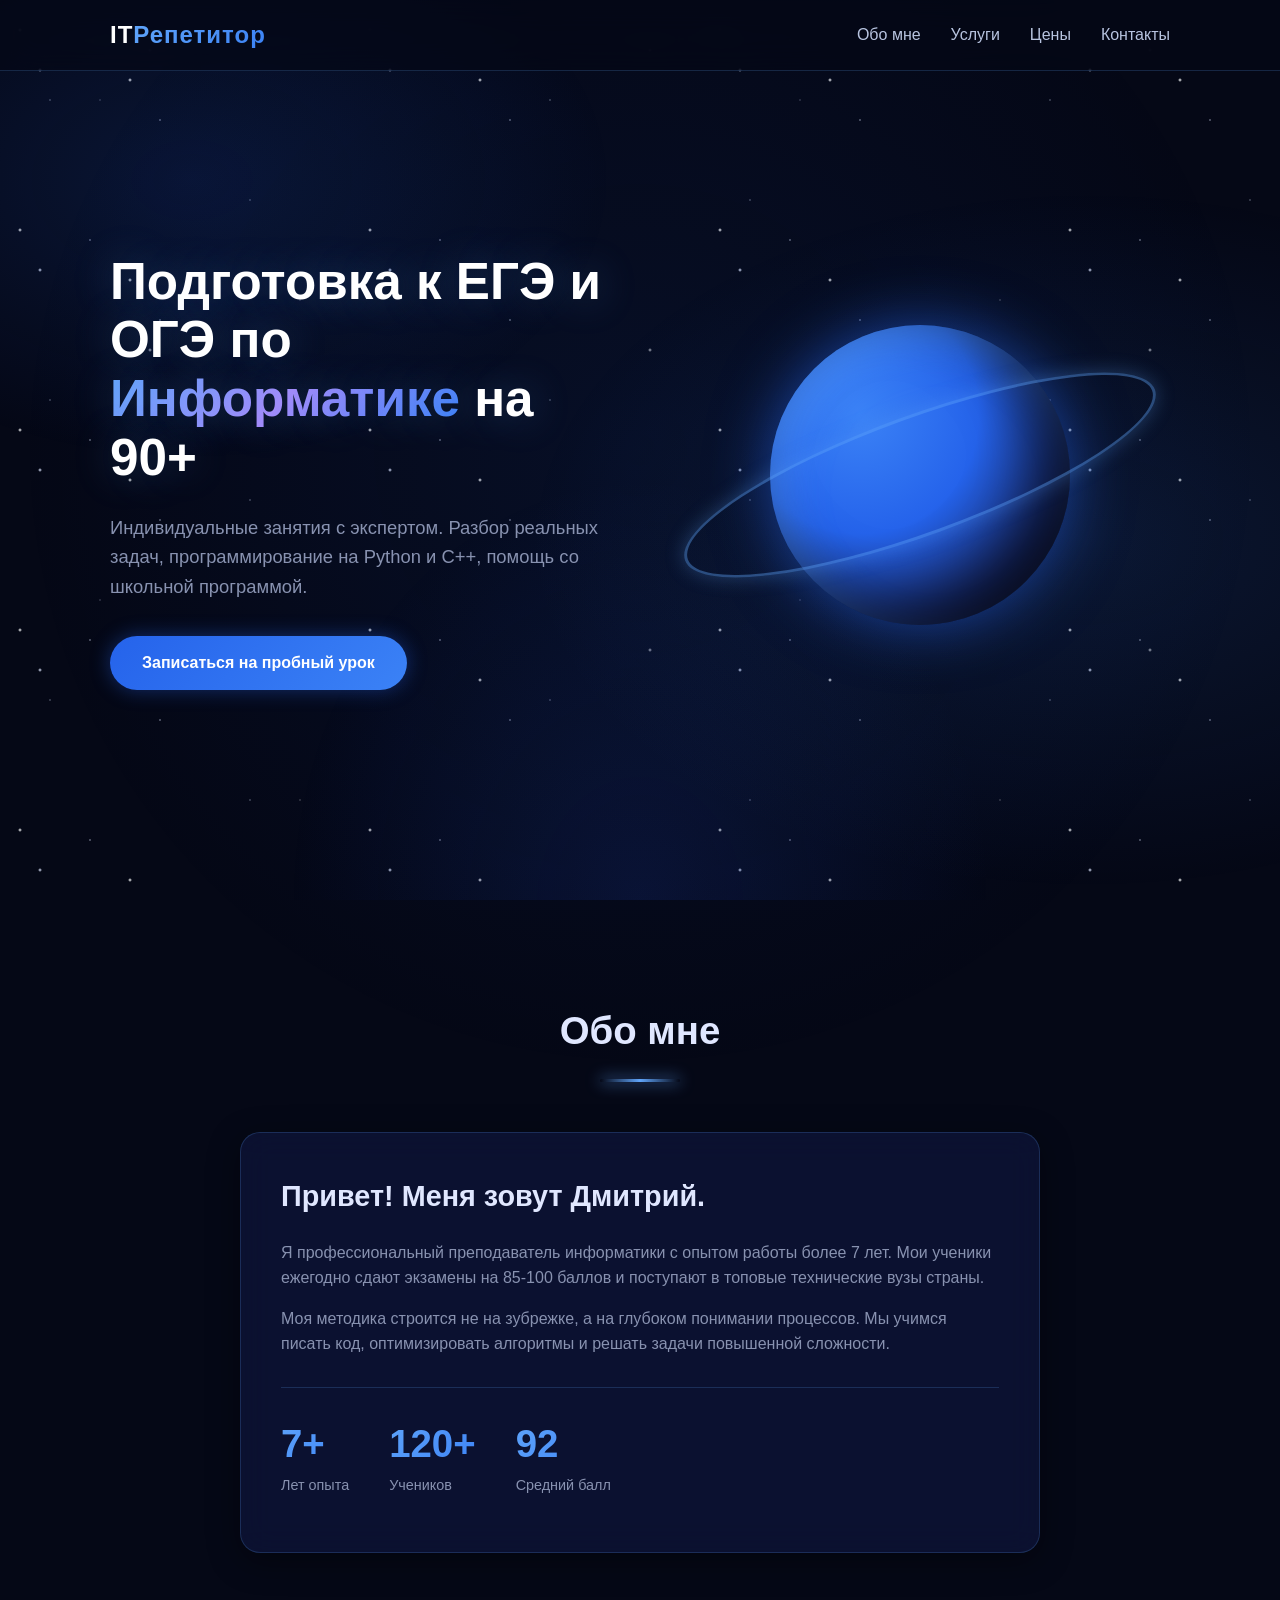
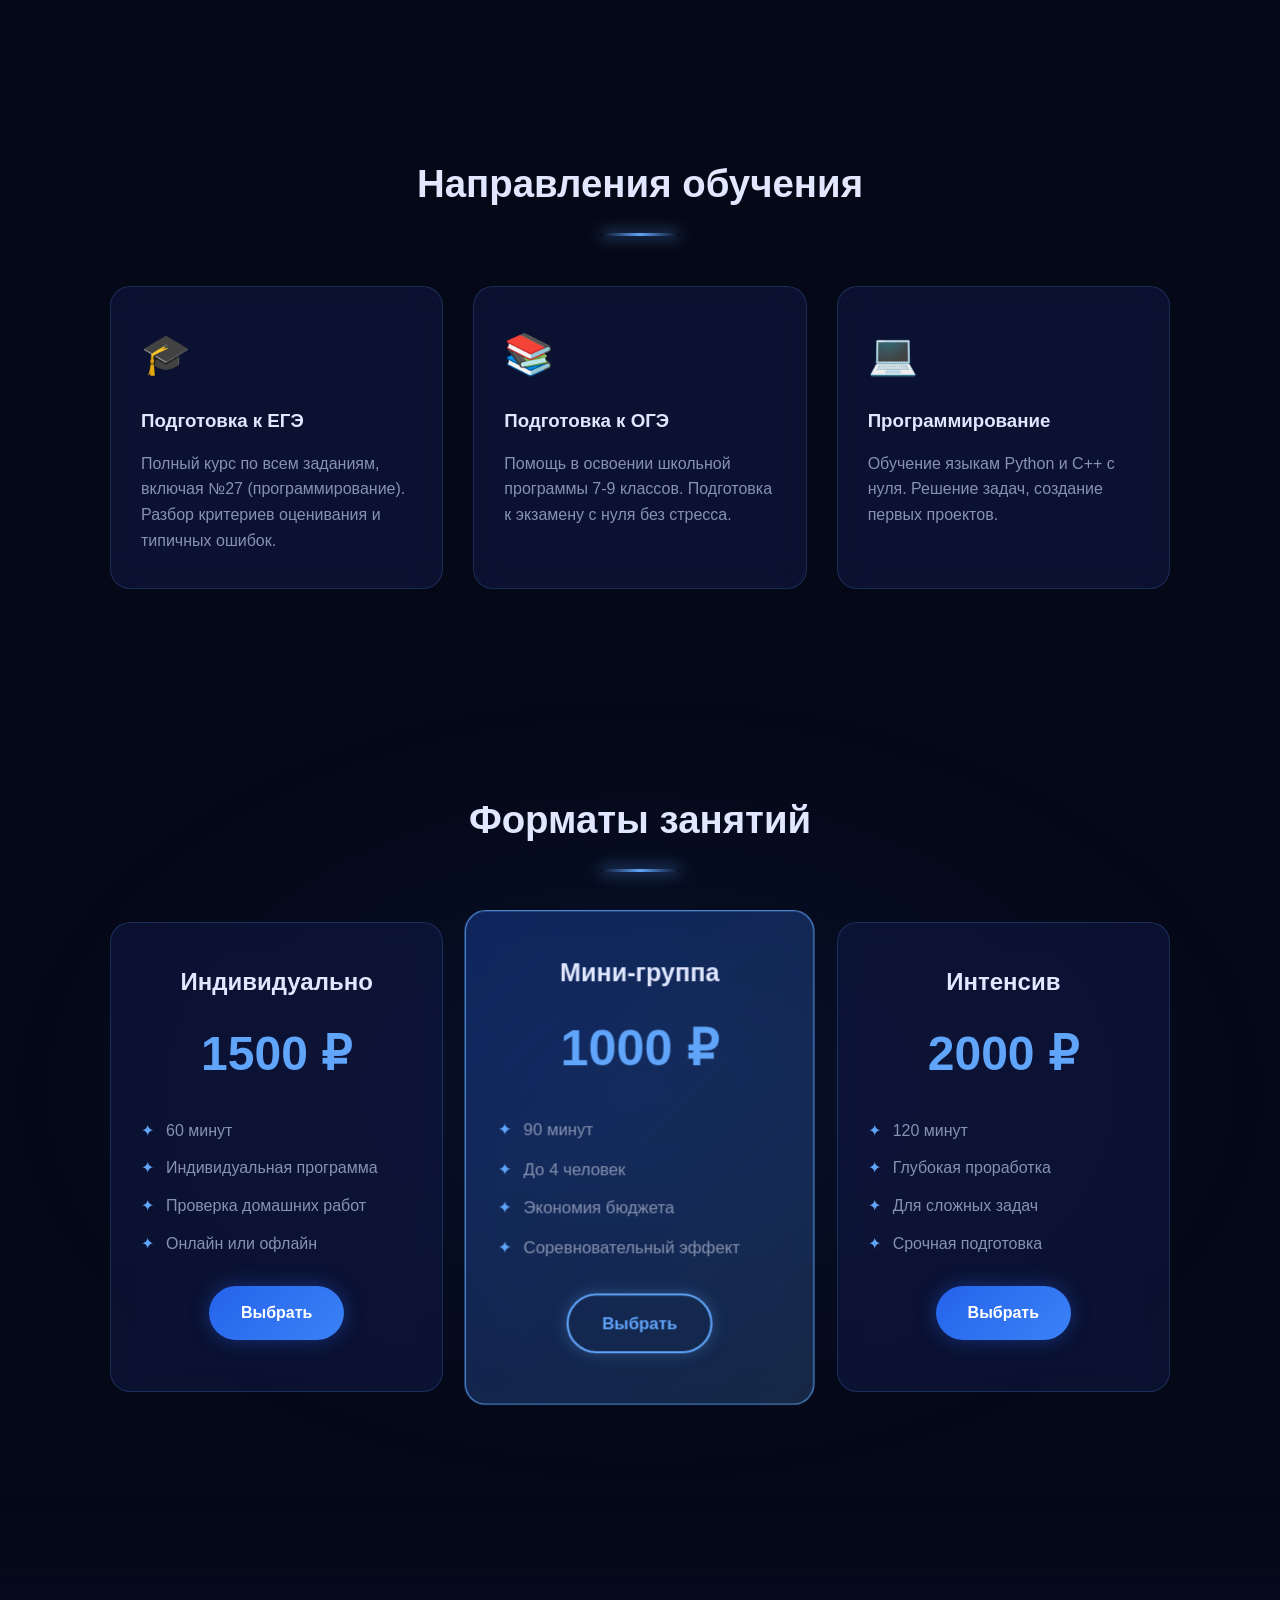
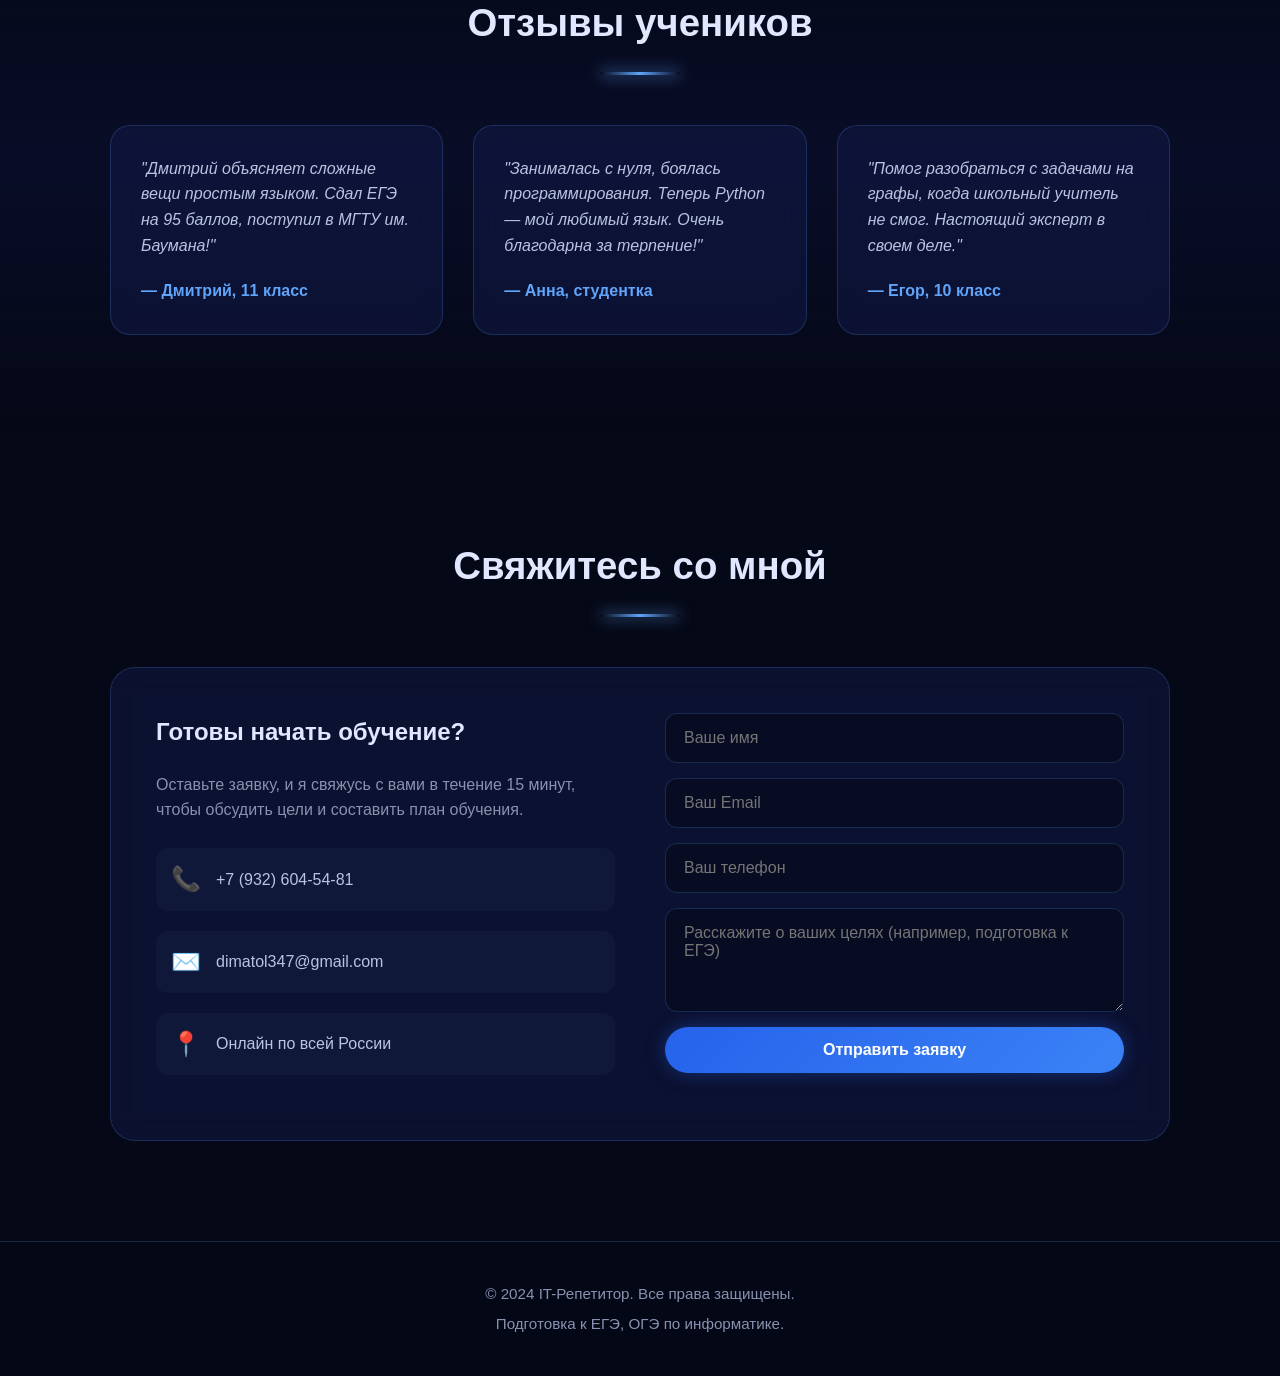
==== commit e7c3c8e8: "Update index.html" ====
--- a/index.html
+++ b/index.html
@@ -183,8 +183,7 @@
                 </div>
                 
                 <!-- Форма -->
-                <form class="contact-form" action="https://formsubmit.co/dimatol347@gmail.com" method="POST">
-                    <input type="hidden" name="_next" value="https://DmitryuHHTPOP.github.io/my-it-site/#contact">
+                <form id="contact-form" class="contact-form" action="https://formsubmit.co/dimatol347@gmail.com" method="POST">
                     <input type="hidden" name="_captcha" value="false">
                     <input type="hidden" name="_subject" value="Новая заявка с сайта IT-Репетитор!">
                     <input type="hidden" name="_template" value="table">
@@ -194,7 +193,7 @@
                     <input type="tel" name="Телефон" placeholder="Ваш телефон" required>
                     <textarea name="Сообщение" rows="4" placeholder="Расскажите о ваших целях (например, подготовка к ЕГЭ)" required></textarea>
                     
-                    <button type="submit" class="btn">Отправить заявку</button>
+                    <button type="submit" class="btn" id="submit-btn">Отправить заявку</button>
                 </form>
             </div>
         </div>
--- a/style.css
+++ b/style.css
@@ -2,16 +2,16 @@
    1. ПЕРЕМЕННЫЕ И БАЗОВЫЕ НАСТРОЙКИ
    ============================================== */
 :root {
-    --deep-space: #050816;      /* Глубокий космос - фон */
-    --space-dark: #0a0f2c;      /* Тёмно-синий */
-    --space-mid: #131a4a;       /* Средний синий */
-    --nebula-blue: #2563eb;     /* Синий (основной акцент) */
-    --nebula-light: #3b82f6;    /* Светло-синий */
-    --nebula-glow: #60a5fa;     /* Голубое свечение */
-    --star-white: #e0e7ff;      /* Звёздный белый */
-    --star-bright: #ffffff;     /* Яркая звезда */
-    --text-color: #b8c4e0;      /* Текст - светло-голубой */
-    --text-muted: #8892b0;      /* Приглушённый текст */
+    --deep-space: #050816;
+    --space-dark: #0a0f2c;
+    --space-mid: #131a4a;
+    --nebula-blue: #2563eb;
+    --nebula-light: #3b82f6;
+    --nebula-glow: #60a5fa;
+    --star-white: #e0e7ff;
+    --star-bright: #ffffff;
+    --text-color: #b8c4e0;
+    --text-muted: #8892b0;
     --border-glow: rgba(96, 165, 250, 0.3);
     --glass-bg: rgba(19, 26, 74, 0.5);
     --glass-border: rgba(96, 165, 250, 0.2);
@@ -38,39 +38,23 @@
     min-height: 100vh;
 }
 
-a {
-    text-decoration: none;
-    color: inherit;
-}
-
-ul {
-    list-style: none;
-}
-
-img {
-    max-width: 100%;
-    display: block;
-}
-
-/* ==============================================
-   2. КОСМИЧЕСКИЙ ФОН (ЗВЁЗДЫ И ТУМАННОСТИ)
+a { text-decoration: none; color: inherit; }
+ul { list-style: none; }
+img { max-width: 100%; display: block; }
+
+/* ==============================================
+   2. КОСМИЧЕСКИЙ ФОН
    ============================================== */
 .stars {
     position: fixed;
-    top: 0;
-    left: 0;
-    width: 100%;
-    height: 100%;
+    top: 0; left: 0; width: 100%; height: 100%;
     z-index: -3;
     background-image:
         radial-gradient(2px 2px at 20px 30px, var(--star-bright), transparent),
         radial-gradient(2px 2px at 40px 70px, var(--star-white), transparent),
         radial-gradient(1px 1px at 90px 40px, var(--star-white), transparent),
         radial-gradient(2px 2px at 130px 80px, var(--star-bright), transparent),
-        radial-gradient(1px 1px at 160px 120px, var(--star-white), transparent),
-        radial-gradient(1px 1px at 200px 50px, var(--star-white), transparent),
-        radial-gradient(2px 2px at 250px 150px, var(--star-bright), transparent),
-        radial-gradient(1px 1px at 300px 90px, var(--star-white), transparent);
+        radial-gradient(1px 1px at 160px 120px, var(--star-white), transparent);
     background-repeat: repeat;
     background-size: 350px 200px;
     animation: twinkle 4s ease-in-out infinite;
@@ -81,9 +65,7 @@
     background-image:
         radial-gradient(1px 1px at 50px 100px, var(--star-white), transparent),
         radial-gradient(2px 2px at 150px 50px, var(--star-bright), transparent),
-        radial-gradient(1px 1px at 250px 200px, var(--star-white), transparent),
-        radial-gradient(1px 1px at 350px 150px, var(--star-white), transparent),
-        radial-gradient(2px 2px at 450px 250px, var(--star-bright), transparent);
+        radial-gradient(1px 1px at 250px 200px, var(--star-white), transparent);
     animation: twinkle 6s ease-in-out infinite reverse;
     opacity: 0.7;
 }
@@ -92,8 +74,7 @@
     background-size: 700px 500px;
     background-image:
         radial-gradient(1px 1px at 100px 100px, var(--star-white), transparent),
-        radial-gradient(1px 1px at 300px 300px, var(--star-bright), transparent),
-        radial-gradient(1px 1px at 500px 200px, var(--star-white), transparent);
+        radial-gradient(1px 1px at 300px 300px, var(--star-bright), transparent);
     animation: twinkle 8s ease-in-out infinite;
     opacity: 0.5;
 }
@@ -103,13 +84,9 @@
     50%      { opacity: 1; }
 }
 
-/* Туманности */
 .nebula {
     position: fixed;
-    top: 0;
-    left: 0;
-    width: 100%;
-    height: 100%;
+    top: 0; left: 0; width: 100%; height: 100%;
     z-index: -2;
     pointer-events: none;
     background:
@@ -118,14 +95,10 @@
         radial-gradient(ellipse 500px 600px at 50% 100%, rgba(30, 64, 175, 0.18), transparent 70%);
 }
 
-/* Свечение в фоне */
 body::before {
     content: '';
     position: fixed;
-    top: -50%;
-    left: -50%;
-    width: 200%;
-    height: 200%;
+    top: -50%; left: -50%; width: 200%; height: 200%;
     background: radial-gradient(circle at 50% 50%, rgba(37, 99, 235, 0.08), transparent 40%);
     animation: rotate-bg 60s linear infinite;
     z-index: -1;
@@ -138,7 +111,7 @@
 }
 
 /* ==============================================
-   3. УТИЛИТЫ И ОБЩИЕ КОМПОНЕНТЫ
+   3. УТИЛИТЫ
    ============================================== */
 .container {
     max-width: 1100px;
@@ -165,24 +138,9 @@
     box-shadow: 0 0 20px rgba(37, 99, 235, 0.4);
 }
 
-.btn::before {
-    content: '';
-    position: absolute;
-    top: 0;
-    left: -100%;
-    width: 100%;
-    height: 100%;
-    background: linear-gradient(90deg, transparent, rgba(255, 255, 255, 0.3), transparent);
-    transition: left 0.5s;
-}
-
-.btn:hover::before {
-    left: 100%;
-}
-
 .btn:hover {
     transform: translateY(-3px);
-    box-shadow: 0 0 30px rgba(96, 165, 250, 0.7), 0 0 60px rgba(37, 99, 235, 0.3);
+    box-shadow: 0 0 30px rgba(96, 165, 250, 0.7);
 }
 
 .btn-white {
@@ -195,7 +153,6 @@
 .btn-white:hover {
     background: var(--nebula-glow);
     color: var(--deep-space);
-    box-shadow: 0 0 30px rgba(96, 165, 250, 0.8);
 }
 
 .section-title {
@@ -205,7 +162,6 @@
     color: var(--star-white);
     position: relative;
     font-weight: 800;
-    letter-spacing: 1px;
 }
 
 .section-title::after {
@@ -220,7 +176,7 @@
 }
 
 /* ==============================================
-   4. ШАПКА (HEADER)
+   4. ШАПКА
    ============================================== */
 header {
     background: rgba(5, 8, 22, 0.7);
@@ -228,9 +184,7 @@
     -webkit-backdrop-filter: blur(15px);
     border-bottom: 1px solid var(--glass-border);
     position: fixed;
-    width: 100%;
-    top: 0;
-    z-index: 1000;
+    width: 100%; top: 0; z-index: 1000;
 }
 
 .nav-container {
@@ -244,11 +198,7 @@
     font-size: 1.5rem;
     font-weight: 800;
     color: var(--star-bright);
-    display: flex;
-    align-items: center;
-    gap: 4px;
     letter-spacing: 1px;
-    text-shadow: 0 0 10px rgba(96, 165, 250, 0.5);
 }
 
 .logo span {
@@ -258,17 +208,13 @@
     -webkit-text-fill-color: transparent;
 }
 
-.nav-links {
-    display: flex;
-    gap: 30px;
-}
+.nav-links { display: flex; gap: 30px; }
 
 .nav-links a {
     font-weight: 500;
     transition: all 0.3s;
     position: relative;
     color: var(--text-color);
-    padding: 5px 0;
 }
 
 .nav-links a:hover {
@@ -276,22 +222,6 @@
     text-shadow: 0 0 10px var(--nebula-glow);
 }
 
-.nav-links a::after {
-    content: '';
-    position: absolute;
-    bottom: 0;
-    left: 0;
-    width: 0;
-    height: 2px;
-    background: var(--nebula-glow);
-    transition: width 0.3s;
-    box-shadow: 0 0 10px var(--nebula-glow);
-}
-
-.nav-links a:hover::after {
-    width: 100%;
-}
-
 /* ==============================================
    5. ГЛАВНЫЙ ЭКРАН (HERO)
    ============================================== */
@@ -308,9 +238,7 @@
     gap: 60px;
 }
 
-.hero-text {
-    flex: 1;
-}
+.hero-text { flex: 1; }
 
 .hero-text h1 {
     font-size: 3.2rem;
@@ -326,7 +254,6 @@
     -webkit-background-clip: text;
     background-clip: text;
     -webkit-text-fill-color: transparent;
-    filter: drop-shadow(0 0 20px rgba(96, 165, 250, 0.6));
 }
 
 .hero-text p {
@@ -351,48 +278,20 @@
     height: 300px;
     border-radius: 50%;
     background: radial-gradient(circle at 30% 30%, var(--nebula-light), var(--nebula-blue) 40%, var(--space-mid) 80%, #020617);
-    box-shadow:
-        inset -30px -20px 60px rgba(0, 0, 0, 0.6),
-        inset 15px 15px 40px rgba(96, 165, 250, 0.4),
-        0 0 60px rgba(37, 99, 235, 0.6),
-        0 0 120px rgba(37, 99, 235, 0.3);
+    box-shadow: inset -30px -20px 60px rgba(0, 0, 0, 0.6), inset 15px 15px 40px rgba(96, 165, 250, 0.4), 0 0 60px rgba(37, 99, 235, 0.6);
     position: relative;
     animation: planet-float 6s ease-in-out infinite;
-}
-
-.planet::before {
-    content: '';
-    position: absolute;
-    top: 20%;
-    left: 25%;
-    width: 60px;
-    height: 60px;
-    border-radius: 50%;
-    background: radial-gradient(circle, rgba(96, 165, 250, 0.3), transparent);
-    filter: blur(10px);
 }
 
 .planet-ring {
     position: absolute;
-    top: 50%;
-    left: 50%;
-    width: 500px;
-    height: 120px;
+    top: 50%; left: 50%;
+    width: 500px; height: 120px;
     border: 3px solid rgba(96, 165, 250, 0.4);
     border-radius: 50%;
     transform: translate(-50%, -50%) rotate(-20deg);
-    box-shadow:
-        0 0 20px rgba(96, 165, 250, 0.3),
-        inset 0 0 20px rgba(96, 165, 250, 0.2);
+    box-shadow: 0 0 20px rgba(96, 165, 250, 0.3);
     animation: ring-rotate 20s linear infinite;
-}
-
-.planet-ring::before {
-    content: '';
-    position: absolute;
-    inset: -5px;
-    border-radius: 50%;
-    border: 1px solid rgba(96, 165, 250, 0.2);
 }
 
 @keyframes planet-float {
@@ -406,49 +305,32 @@
 }
 
 /* ==============================================
-   6. ОБЩИЕ СЕКЦИИ
+   6. ОБЩИЕ СЕКЦИИ И СТЕКЛО
    ============================================== */
 .about, .services, .pricing, .contact {
     padding: 100px 0;
     position: relative;
 }
 
-.about {
-    background: linear-gradient(180deg, transparent 0%, rgba(19, 26, 74, 0.3) 50%, transparent 100%);
-}
-
-/* ==============================================
-   7. ОБО МНЕ (ABOUT)
-   ============================================== */
-.about-content {
-    display: flex;
-    gap: 40px;
-    align-items: center;
-}
+/* ==============================================
+   7. ОБО МНЕ
+   ============================================== */
+.about-content { display: flex; justify-content: center; }
 
 .about-info {
     flex: 1;
+    max-width: 800px;
     background: var(--glass-bg);
     backdrop-filter: blur(15px);
     -webkit-backdrop-filter: blur(15px);
     border: 1px solid var(--glass-border);
     border-radius: 20px;
     padding: 40px;
-    box-shadow:
-        0 8px 32px rgba(0, 0, 0, 0.4),
-        inset 0 1px 0 rgba(255, 255, 255, 0.05);
-}
-
-.about-info h3 {
-    font-size: 1.8rem;
-    margin-bottom: 20px;
-    color: var(--star-white);
-}
-
-.about-info p {
-    margin-bottom: 15px;
-    color: var(--text-muted);
-}
+    box-shadow: 0 8px 32px rgba(0, 0, 0, 0.4);
+}
+
+.about-info h3 { font-size: 1.8rem; margin-bottom: 20px; color: var(--star-white); }
+.about-info p { margin-bottom: 15px; color: var(--text-muted); }
 
 .stats {
     display: flex;
@@ -466,17 +348,12 @@
     -webkit-background-clip: text;
     background-clip: text;
     -webkit-text-fill-color: transparent;
-    filter: drop-shadow(0 0 15px rgba(96, 165, 250, 0.5));
-}
-
-.stat-item p {
-    font-size: 0.9rem;
-    color: var(--text-muted);
-    margin: 0;
-}
-
-/* ==============================================
-   8. УСЛУГИ (SERVICES)
+}
+
+.stat-item p { font-size: 0.9rem; color: var(--text-muted); }
+
+/* ==============================================
+   8. УСЛУГИ
    ============================================== */
 .services-grid {
     display: grid;
@@ -491,60 +368,23 @@
     border: 1px solid var(--glass-border);
     padding: 35px 30px;
     border-radius: 20px;
-    box-shadow: 0 8px 32px rgba(0, 0, 0, 0.3);
     transition: all 0.4s ease;
-    position: relative;
-    overflow: hidden;
-}
-
-.service-card::before {
-    content: '';
-    position: absolute;
-    top: 0;
-    left: -100%;
-    width: 100%;
-    height: 2px;
-    background: linear-gradient(90deg, transparent, var(--nebula-glow), transparent);
-    transition: left 0.6s;
-}
-
-.service-card:hover::before {
-    left: 100%;
 }
 
 .service-card:hover {
     transform: translateY(-10px);
     border-color: var(--nebula-glow);
-    box-shadow:
-        0 15px 40px rgba(37, 99, 235, 0.3),
-        0 0 30px rgba(96, 165, 250, 0.2),
-        inset 0 1px 0 rgba(255, 255, 255, 0.1);
-}
-
-.service-icon {
-    font-size: 2.5rem;
-    margin-bottom: 20px;
-    display: inline-block;
-    filter: drop-shadow(0 0 15px rgba(96, 165, 250, 0.6));
-}
-
-.service-card h3 {
-    margin-bottom: 15px;
-    color: var(--star-white);
-    font-size: 1.3rem;
-}
-
-.service-card p {
-    color: var(--text-muted);
-    font-size: 0.95rem;
-}
-
-/* ==============================================
-   9. ЦЕНЫ (PRICING)
-   ============================================== */
-.pricing {
-    background: radial-gradient(ellipse at center, rgba(37, 99, 235, 0.1) 0%, transparent 70%);
-}
+    box-shadow: 0 15px 40px rgba(37, 99, 235, 0.3);
+}
+
+.service-icon { font-size: 2.5rem; margin-bottom: 20px; display: inline-block; }
+.service-card h3 { margin-bottom: 15px; color: var(--star-white); }
+.service-card p { color: var(--text-muted); }
+
+/* ==============================================
+   9. ЦЕНЫ
+   ============================================== */
+.pricing { background: radial-gradient(ellipse at center, rgba(37, 99, 235, 0.1) 0%, transparent 70%); }
 
 .pricing-cards {
     display: flex;
@@ -565,78 +405,33 @@
     min-width: 280px;
     max-width: 350px;
     transition: all 0.4s;
-    position: relative;
-}
-
-.price-card:hover {
-    transform: translateY(-8px);
-    border-color: var(--nebula-glow);
-    box-shadow:
-        0 15px 40px rgba(37, 99, 235, 0.3),
-        0 0 30px rgba(96, 165, 250, 0.2);
-}
+}
+
+.price-card:hover { transform: translateY(-8px); border-color: var(--nebula-glow); }
 
 .price-card.premium {
     background: linear-gradient(135deg, rgba(37, 99, 235, 0.3), rgba(96, 165, 250, 0.2));
     border-color: var(--nebula-glow);
-    box-shadow:
-        0 0 40px rgba(37, 99, 235, 0.4),
-        inset 0 1px 0 rgba(255, 255, 255, 0.1);
     transform: scale(1.05);
 }
 
-.price-card.premium:hover {
-    transform: scale(1.05) translateY(-8px);
-}
-
-.price-card h3 {
-    font-size: 1.5rem;
-    margin-bottom: 15px;
-    color: var(--star-white);
-}
+.price-card h3 { font-size: 1.5rem; margin-bottom: 15px; color: var(--star-white); }
 
 .price {
     font-size: 3rem;
     font-weight: 800;
     margin-bottom: 25px;
-    background: linear-gradient(135deg, var(--nebula-glow), var(--nebula-light));
-    -webkit-background-clip: text;
-    background-clip: text;
-    -webkit-text-fill-color: transparent;
-    filter: drop-shadow(0 0 20px rgba(96, 165, 250, 0.5));
-}
-
-.price-card ul {
-    margin-bottom: 30px;
-}
-
-.price-card li {
-    margin-bottom: 12px;
-    color: var(--text-muted);
-    position: relative;
-    padding-left: 25px;
-    text-align: left;
-}
-
-.price-card li::before {
-    content: '✦';
-    position: absolute;
-    left: 0;
     color: var(--nebula-glow);
-    text-shadow: 0 0 10px var(--nebula-glow);
-}
-
-/* ==============================================
-   10. ОТЗЫВЫ (TESTIMONIALS)
-   ============================================== */
-.testimonials {
-    padding: 100px 0;
-    background: linear-gradient(180deg, transparent 0%, rgba(10, 15, 44, 0.8) 50%, transparent 100%);
-}
-
-.testimonials .section-title {
-    color: var(--star-white);
-}
+}
+
+.price-card ul { margin-bottom: 30px; }
+.price-card li { margin-bottom: 12px; color: var(--text-muted); text-align: left; padding-left: 25px; position: relative; }
+.price-card li::before { content: '✦'; position: absolute; left: 0; color: var(--nebula-glow); }
+
+/* ==============================================
+   10. ОТЗЫВЫ
+   ============================================== */
+.testimonials { padding: 100px 0; background: linear-gradient(180deg, transparent 0%, rgba(10, 15, 44, 0.8) 50%, transparent 100%); }
 
 .review-grid {
     display: grid;
@@ -652,44 +447,14 @@
     padding: 30px;
     border-radius: 20px;
     transition: all 0.4s;
-    position: relative;
-}
-
-.review-card::before {
-    content: '"';
-    position: absolute;
-    top: 10px;
-    right: 25px;
-    font-size: 5rem;
-    color: var(--nebula-glow);
-    opacity: 0.15;
-    font-family: Georgia, serif;
-    line-height: 1;
-}
-
-.review-card:hover {
-    border-color: var(--nebula-glow);
-    box-shadow:
-        0 10px 30px rgba(37, 99, 235, 0.3),
-        0 0 20px rgba(96, 165, 250, 0.15);
-}
-
-.review-text {
-    font-style: italic;
-    margin-bottom: 20px;
-    color: var(--text-color);
-    position: relative;
-    z-index: 1;
-}
-
-.review-author {
-    font-weight: bold;
-    color: var(--nebula-glow);
-    text-shadow: 0 0 10px rgba(96, 165, 250, 0.5);
-}
-
-/* ==============================================
-   11. КОНТАКТЫ (CONTACT)
+}
+
+.review-card:hover { border-color: var(--nebula-glow); }
+.review-text { font-style: italic; margin-bottom: 20px; color: var(--text-color); }
+.review-author { font-weight: bold; color: var(--nebula-glow); }
+
+/* ==============================================
+   11. КОНТАКТЫ
    ============================================== */
 .contact-wrapper {
     display: flex;
@@ -700,24 +465,11 @@
     border: 1px solid var(--glass-border);
     padding: 45px;
     border-radius: 25px;
-    box-shadow:
-        0 15px 50px rgba(0, 0, 0, 0.4),
-        0 0 40px rgba(37, 99, 235, 0.15);
-}
-
-.contact-info {
-    flex: 1;
-}
-
-.contact-info h3 {
-    margin-bottom: 20px;
-    color: var(--star-white);
-    font-size: 1.5rem;
-}
-
-.contact-info p {
-    color: var(--text-muted);
-}
+}
+
+.contact-info { flex: 1; }
+.contact-info h3 { margin-bottom: 20px; color: var(--star-white); font-size: 1.5rem; }
+.contact-info p { color: var(--text-muted); }
 
 .contact-item {
     display: flex;
@@ -726,27 +478,12 @@
     align-items: center;
     padding: 12px 15px;
     border-radius: 12px;
-    transition: all 0.3s;
     background: rgba(96, 165, 250, 0.05);
-    border: 1px solid transparent;
-}
-
-.contact-item:hover {
-    background: rgba(96, 165, 250, 0.1);
-    border-color: var(--border-glow);
-}
-
-.contact-icon {
-    font-size: 1.5rem;
-    filter: drop-shadow(0 0 8px rgba(96, 165, 250, 0.6));
-}
-
-.contact-form {
-    flex: 1;
-    display: flex;
-    flex-direction: column;
-    gap: 15px;
-}
+}
+
+.contact-icon { font-size: 1.5rem; }
+
+.contact-form { flex: 1; display: flex; flex-direction: column; gap: 15px; }
 
 .contact-form input,
 .contact-form textarea {
@@ -761,27 +498,16 @@
     transition: all 0.3s;
 }
 
-.contact-form input::placeholder,
-.contact-form textarea::placeholder {
-    color: var(--text-muted);
-}
-
 .contact-form input:focus,
 .contact-form textarea:focus {
     border-color: var(--nebula-glow);
-    background: rgba(5, 8, 22, 0.7);
-    box-shadow:
-        0 0 20px rgba(96, 165, 250, 0.3),
-        inset 0 0 10px rgba(96, 165, 250, 0.1);
-}
-
-.contact-form textarea {
-    resize: vertical;
-    min-height: 100px;
-}
-
-/* ==============================================
-   12. ПОДВАЛ (FOOTER)
+    box-shadow: 0 0 20px rgba(96, 165, 250, 0.3);
+}
+
+.contact-form textarea { resize: vertical; min-height: 100px; }
+
+/* ==============================================
+   12. ПОДВАЛ
    ============================================== */
 footer {
     background: rgba(5, 8, 22, 0.9);
@@ -789,160 +515,12 @@
     color: var(--text-muted);
     text-align: center;
     padding: 35px 0;
-    position: relative;
-    backdrop-filter: blur(10px);
-    -webkit-backdrop-filter: blur(10px);
-}
-
-footer::before {
-    content: '';
-    position: absolute;
-    top: 0;
-    left: 50%;
-    transform: translateX(-50%);
-    width: 200px;
-    height: 1px;
-    background: linear-gradient(90deg, transparent, var(--nebula-glow), transparent);
-    box-shadow: 0 0 15px var(--nebula-glow);
-}
-
-footer p {
-    margin: 5px 0;
-    font-size: 0.95rem;
-}
-
-/* ==============================================
-   13. АДАПТИВНОСТЬ
-   ============================================== */
-@media (max-width: 900px) {
-    .hero-text h1 {
-        font-size: 2.4rem;
-    }
-
-    .hero-image {
-        height: 350px;
-    }
-
-    .planet {
-        width: 220px;
-        height: 220px;
-    }
-
-    .planet-ring {
-        width: 380px;
-        height: 90px;
-    }
-}
-
-@media (max-width: 768px) {
-    .nav-links {
-        display: none;
-    }
-
-    .hero {
-        padding: 120px 0 70px;
-        min-height: auto;
-    }
-
-    .hero-content,
-    .about-content,
-    .contact-wrapper {
-        flex-direction: column;
-        text-align: center;
-    }
-
-    .hero-text h1 {
-        font-size: 2rem;
-    }
-
-    .hero-text p {
-        margin-left: auto;
-        margin-right: auto;
-    }
-
-    .hero-image {
-        width: 100%;
-        height: 300px;
-    }
-
-    .planet {
-        width: 180px;
-        height: 180px;
-    }
-
-    .planet-ring {
-        width: 300px;
-        height: 70px;
-    }
-
-    .stats {
-        justify-content: center;
-    }
-
-    .price-card.premium {
-        transform: scale(1);
-    }
-
-    .price-card.premium:hover {
-        transform: translateY(-8px);
-    }
-
-    .contact-item {
-        justify-content: center;
-    }
-
-    .section-title {
-        font-size: 1.9rem;
-    }
-
-    .about-info {
-        padding: 30px 25px;
-    }
-
-    .contact-wrapper {
-        padding: 30px 25px;
-    }
-}
-
-@media (max-width: 480px) {
-    .hero-text h1 {
-        font-size: 1.7rem;
-    }
-
-    .btn {
-        padding: 12px 26px;
-        font-size: 0.95rem;
-    }
-
-    .section-title {
-        font-size: 1.6rem;
-    }
-
-    .stat-item h4 {
-        font-size: 2rem;
-    }
-
-    .price {
-        font-size: 2.5rem;
-    }
-
-    .planet {
-        width: 150px;
-        height: 150px;
-    }
-
-    .planet-ring {
-        width: 240px;
-        height: 55px;
-    }
-
-    .contact-wrapper,
-    .about-info {
-        padding: 25px 20px;
-    }
-}
-/* ==============================================
-   14. ВСПЛЫВАЮЩЕЕ ОКНО БЛАГОДАРНОСТИ
+}
+
+footer p { margin: 5px 0; font-size: 0.95rem; }
+
+/* ==============================================
+   13. ВСПЛЫВАЮЩЕЕ ОКНО БЛАГОДАРНОСТИ (МОДАЛЬНОЕ)
    ============================================== */
 .modal {
     display: none; /* Скрыто по умолчанию */
@@ -952,7 +530,7 @@
     top: 0;
     width: 100%;
     height: 100%;
-    background-color: rgba(5, 8, 22, 0.85); /* Темный космический фон */
+    background-color: rgba(5, 8, 22, 0.85);
     backdrop-filter: blur(8px);
     -webkit-backdrop-filter: blur(8px);
     align-items: center;
@@ -964,15 +542,15 @@
 }
 
 .modal-content {
-    background: var(--glass-bg);
-    border: 1px solid var(--glass-border);
+    background: var(--space-mid);
+    border: 1px solid var(--nebula-glow);
     border-radius: 20px;
     padding: 40px;
     text-align: center;
-    max-width: 400px;
+    max-width: 450px;
     width: 90%;
     position: relative;
-    box-shadow: 0 0 40px rgba(37, 99, 235, 0.4);
+    box-shadow: 0 0 40px rgba(37, 99, 235, 0.6);
     animation: modal-appear 0.4s ease-out;
 }
 
@@ -992,23 +570,44 @@
     transition: color 0.3s;
 }
 
-.close-btn:hover {
-    color: var(--nebula-glow);
-}
-
-.modal-icon {
-    font-size: 3.5rem;
-    margin-bottom: 15px;
-    filter: drop-shadow(0 0 15px var(--nebula-glow));
-}
-
-.modal-content h2 {
-    color: var(--star-white);
-    margin-bottom: 15px;
-    font-size: 1.8rem;
-}
-
-.modal-content p {
-    color: var(--text-muted);
-    margin-bottom: 25px;
-}
+.close-btn:hover { color: var(--nebula-glow); }
+.modal-icon { font-size: 3.5rem; margin-bottom: 15px; }
+.modal-content h2 { color: var(--star-white); margin-bottom: 15px; font-size: 1.8rem; }
+.modal-content p { color: var(--text-muted); margin-bottom: 25px; }
+
+/* ==============================================
+   14. АДАПТИВНОСТЬ
+   ============================================== */
+@media (max-width: 900px) {
+    .hero-text h1 { font-size: 2.4rem; }
+    .hero-image { height: 350px; }
+    .planet { width: 220px; height: 220px; }
+    .planet-ring { width: 380px; height: 90px; }
+}
+
+@media (max-width: 768px) {
+    .nav-links { display: none; }
+    .hero { padding: 120px 0 70px; min-height: auto; }
+    .hero-content, .contact-wrapper { flex-direction: column; text-align: center; }
+    .hero-text h1 { font-size: 2rem; }
+    .hero-text p { margin-left: auto; margin-right: auto; }
+    .hero-image { width: 100%; height: 300px; }
+    .planet { width: 180px; height: 180px; }
+    .planet-ring { width: 300px; height: 70px; }
+    .stats { justify-content: center; }
+    .price-card.premium { transform: scale(1); }
+    .contact-item { justify-content: center; }
+    .section-title { font-size: 1.9rem; }
+    .about-info, .contact-wrapper { padding: 30px 25px; }
+}
+
+@media (max-width: 480px) {
+    .hero-text h1 { font-size: 1.7rem; }
+    .btn { padding: 12px 26px; font-size: 0.95rem; }
+    .section-title { font-size: 1.6rem; }
+    .stat-item h4 { font-size: 2rem; }
+    .price { font-size: 2.5rem; }
+    .planet { width: 150px; height: 150px; }
+    .planet-ring { width: 240px; height: 55px; }
+    .about-info, .contact-wrapper { padding: 25px 20px; }
+}
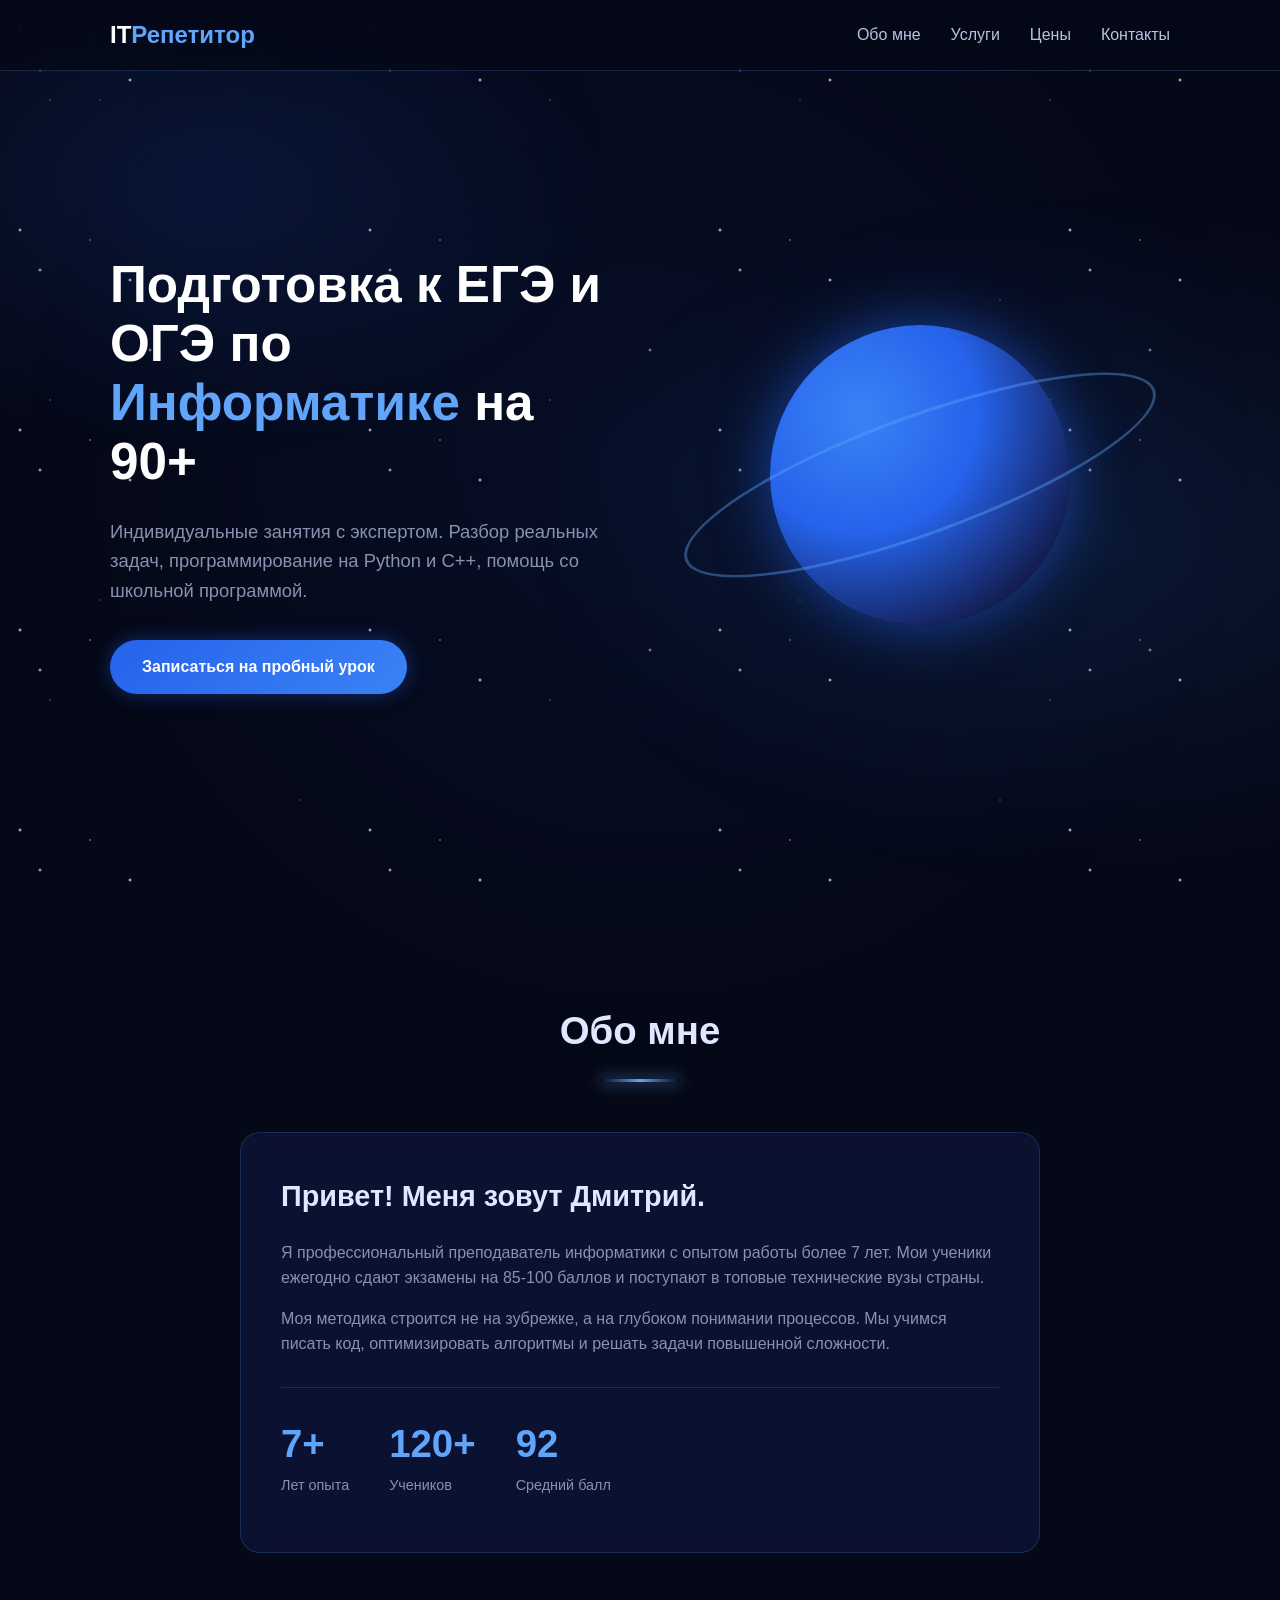
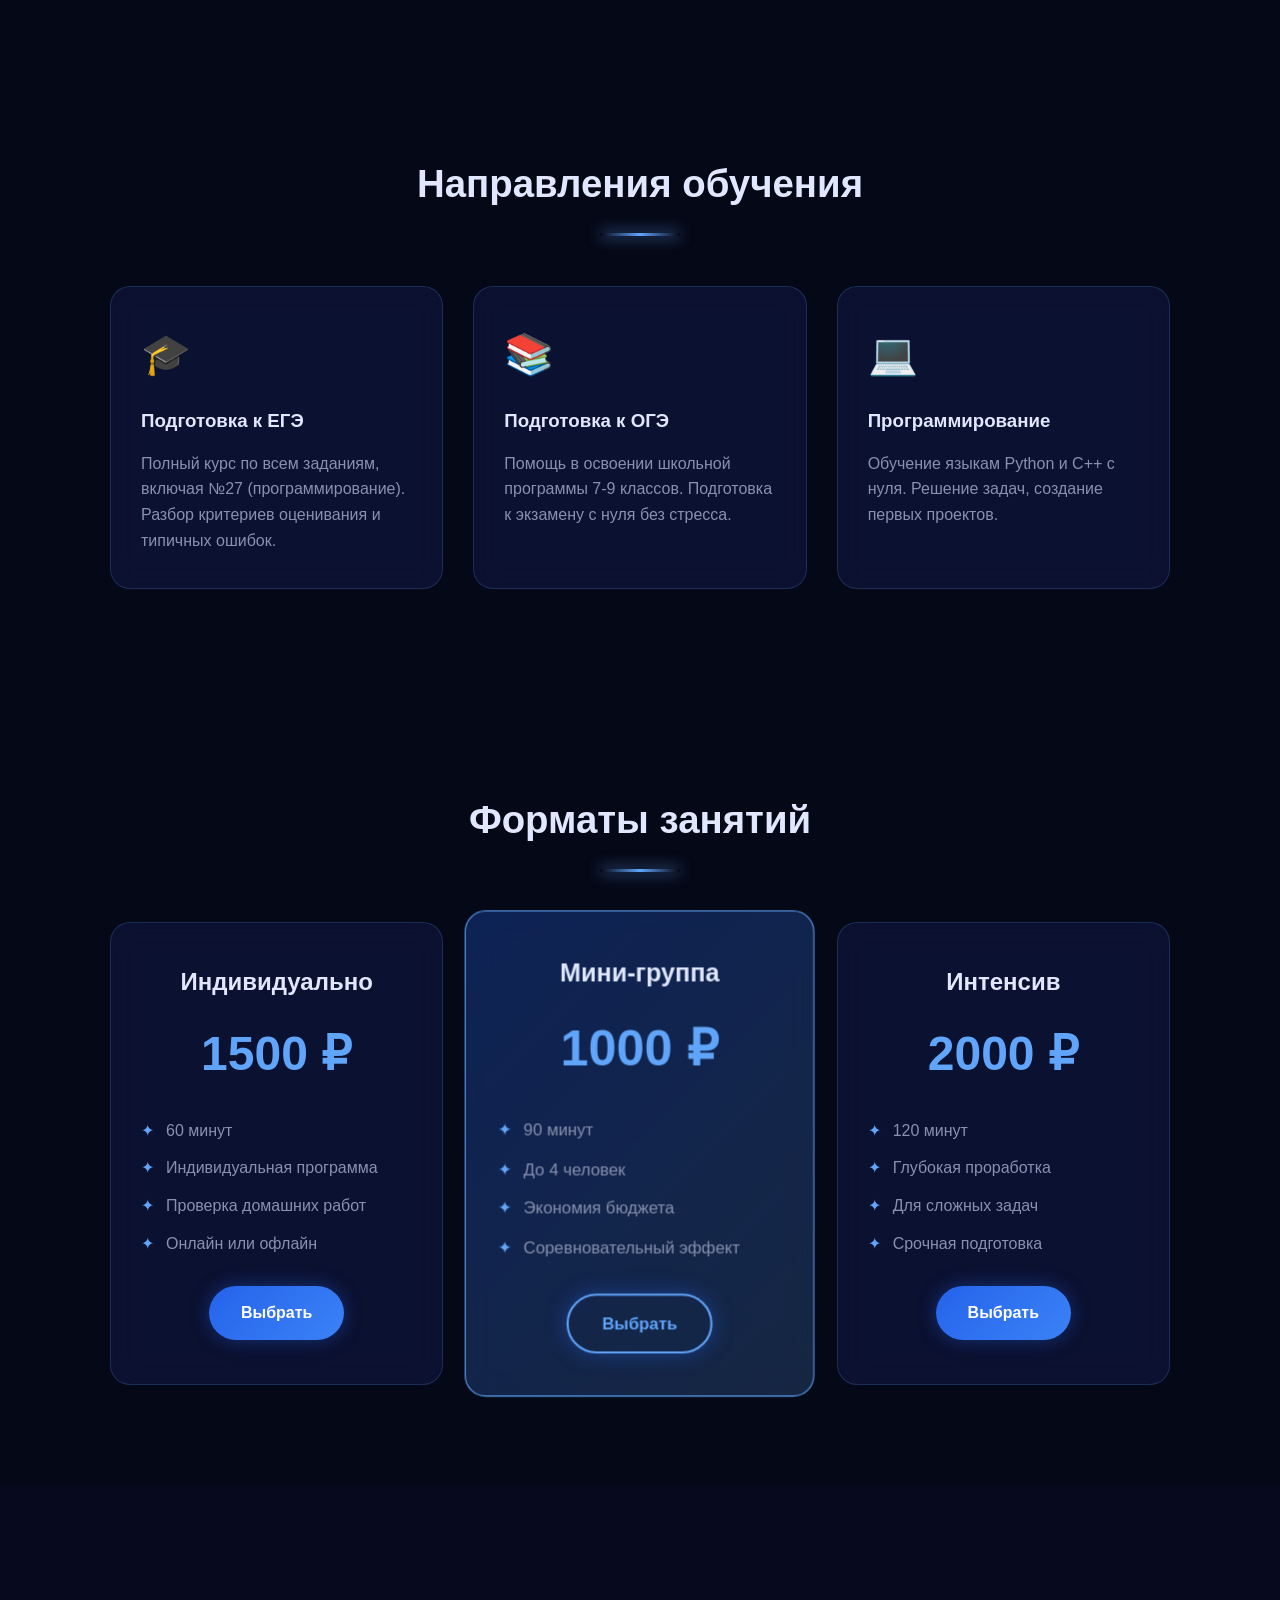
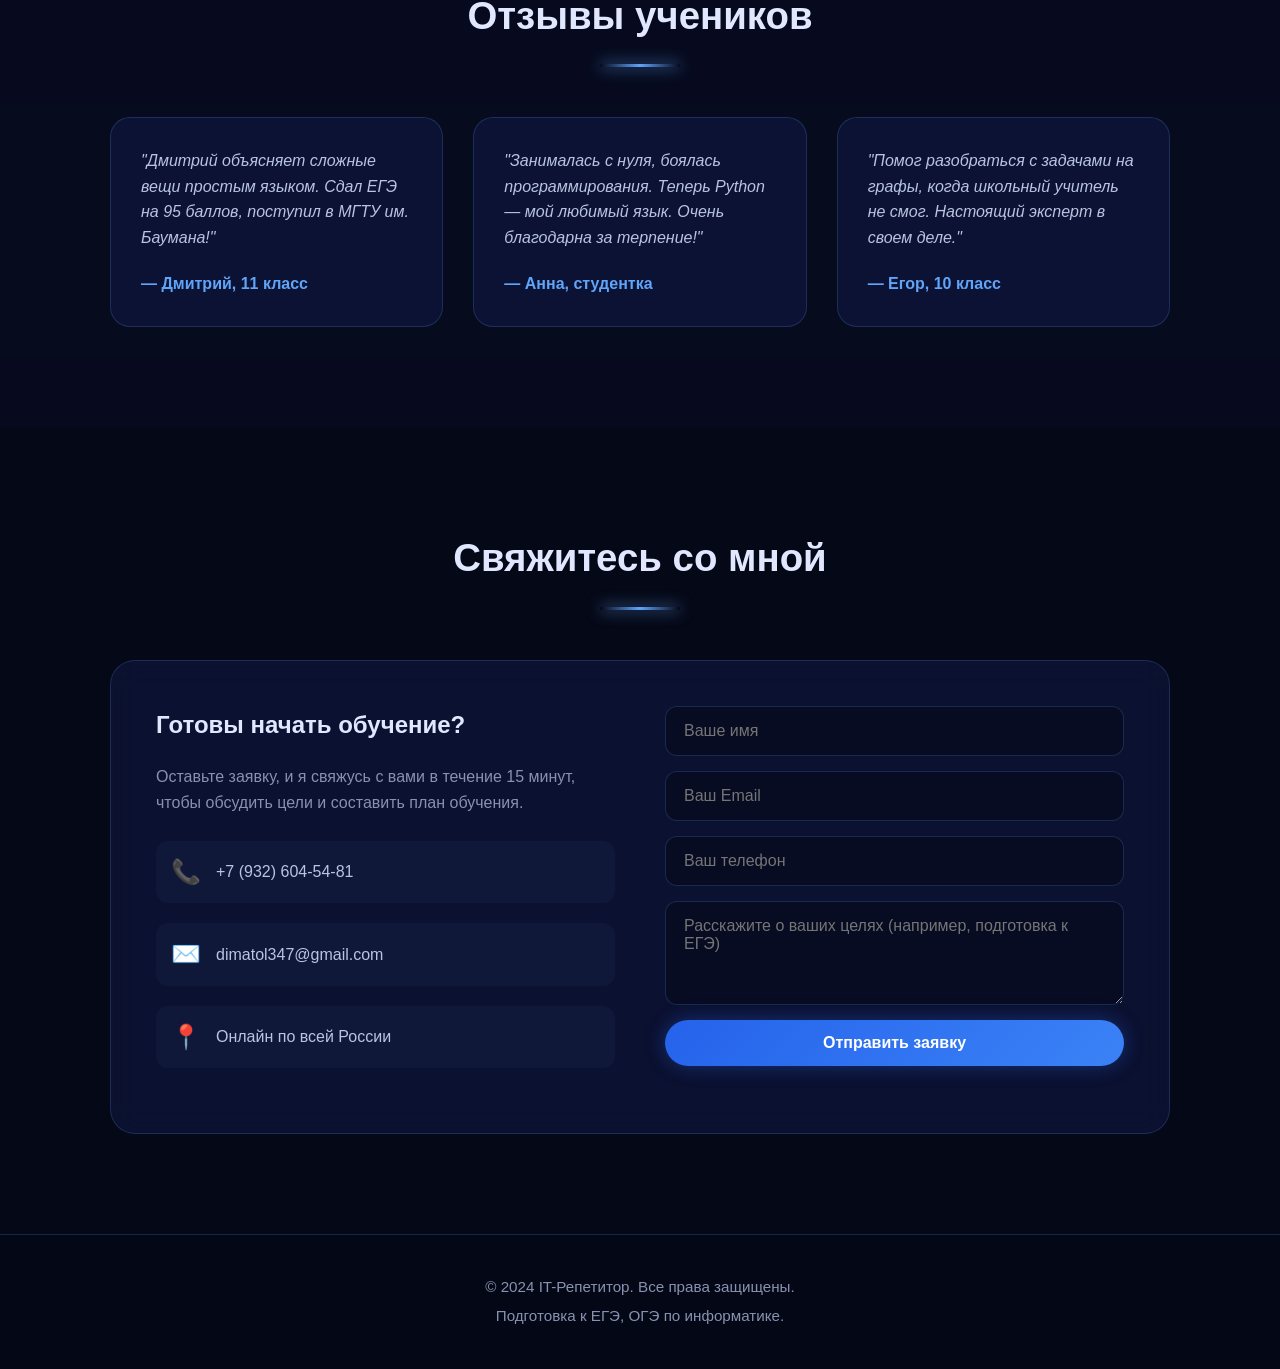
==== commit f59d0655: "Update index.html" ====
--- a/index.html
+++ b/index.html
@@ -182,8 +182,10 @@
                     </div>
                 </div>
                 
-                <!-- Форма -->
-                <form id="contact-form" class="contact-form" action="https://formsubmit.co/dimatol347@gmail.com" method="POST">
+                <!-- Форма с перенаправлением на thanks.html -->
+                <form class="contact-form" action="https://formsubmit.co/dimatol347@gmail.com" method="POST">
+                    <!-- Скрытые настройки FormSubmit -->
+                    <input type="hidden" name="_next" value="https://DmitryuHHTPOP.github.io/my-it-site/thanks.html">
                     <input type="hidden" name="_captcha" value="false">
                     <input type="hidden" name="_subject" value="Новая заявка с сайта IT-Репетитор!">
                     <input type="hidden" name="_template" value="table">
@@ -193,7 +195,7 @@
                     <input type="tel" name="Телефон" placeholder="Ваш телефон" required>
                     <textarea name="Сообщение" rows="4" placeholder="Расскажите о ваших целях (например, подготовка к ЕГЭ)" required></textarea>
                     
-                    <button type="submit" class="btn" id="submit-btn">Отправить заявку</button>
+                    <button type="submit" class="btn">Отправить заявку</button>
                 </form>
             </div>
         </div>
@@ -206,17 +208,6 @@
             <p>Подготовка к ЕГЭ, ОГЭ по информатике.</p>
         </div>
     </footer>
-
-    <!-- Всплывающее окно благодарности -->
-    <div id="thank-you-modal" class="modal">
-        <div class="modal-content">
-            <span class="close-btn" id="close-modal">&times;</span>
-            <div class="modal-icon">🚀</div>
-            <h2>Спасибо за заявку!</h2>
-            <p>Я получил ваше сообщение и свяжусь с вами в ближайшее время.</p>
-            <button class="btn" id="close-modal-btn">Отлично</button>
-        </div>
-    </div>
 
     <script src="script.js"></script>
 </body>
--- a/style.css
+++ b/style.css
@@ -53,8 +53,7 @@
         radial-gradient(2px 2px at 20px 30px, var(--star-bright), transparent),
         radial-gradient(2px 2px at 40px 70px, var(--star-white), transparent),
         radial-gradient(1px 1px at 90px 40px, var(--star-white), transparent),
-        radial-gradient(2px 2px at 130px 80px, var(--star-bright), transparent),
-        radial-gradient(1px 1px at 160px 120px, var(--star-white), transparent);
+        radial-gradient(2px 2px at 130px 80px, var(--star-bright), transparent);
     background-repeat: repeat;
     background-size: 350px 200px;
     animation: twinkle 4s ease-in-out infinite;
@@ -64,8 +63,7 @@
     background-size: 500px 300px;
     background-image:
         radial-gradient(1px 1px at 50px 100px, var(--star-white), transparent),
-        radial-gradient(2px 2px at 150px 50px, var(--star-bright), transparent),
-        radial-gradient(1px 1px at 250px 200px, var(--star-white), transparent);
+        radial-gradient(2px 2px at 150px 50px, var(--star-bright), transparent);
     animation: twinkle 6s ease-in-out infinite reverse;
     opacity: 0.7;
 }
@@ -91,8 +89,7 @@
     pointer-events: none;
     background:
         radial-gradient(ellipse 600px 400px at 15% 20%, rgba(37, 99, 235, 0.15), transparent 70%),
-        radial-gradient(ellipse 800px 500px at 85% 60%, rgba(59, 130, 246, 0.12), transparent 70%),
-        radial-gradient(ellipse 500px 600px at 50% 100%, rgba(30, 64, 175, 0.18), transparent 70%);
+        radial-gradient(ellipse 800px 500px at 85% 60%, rgba(59, 130, 246, 0.12), transparent 70%);
 }
 
 body::before {
@@ -133,8 +130,6 @@
     cursor: pointer;
     font-size: 1rem;
     text-align: center;
-    position: relative;
-    overflow: hidden;
     box-shadow: 0 0 20px rgba(37, 99, 235, 0.4);
 }
 
@@ -147,7 +142,6 @@
     background: transparent;
     border: 2px solid var(--nebula-glow);
     color: var(--nebula-glow);
-    box-shadow: 0 0 15px rgba(96, 165, 250, 0.3);
 }
 
 .btn-white:hover {
@@ -160,7 +154,6 @@
     font-size: 2.4rem;
     margin-bottom: 50px;
     color: var(--star-white);
-    position: relative;
     font-weight: 800;
 }
 
@@ -171,7 +164,6 @@
     height: 3px;
     background: linear-gradient(90deg, transparent, var(--nebula-glow), transparent);
     margin: 18px auto 0;
-    border-radius: 2px;
     box-shadow: 0 0 15px var(--nebula-glow);
 }
 
@@ -181,7 +173,6 @@
 header {
     background: rgba(5, 8, 22, 0.7);
     backdrop-filter: blur(15px);
-    -webkit-backdrop-filter: blur(15px);
     border-bottom: 1px solid var(--glass-border);
     position: fixed;
     width: 100%; top: 0; z-index: 1000;
@@ -198,28 +189,20 @@
     font-size: 1.5rem;
     font-weight: 800;
     color: var(--star-bright);
-    letter-spacing: 1px;
-}
-
-.logo span {
-    background: linear-gradient(135deg, var(--nebula-glow), var(--nebula-light));
-    -webkit-background-clip: text;
-    background-clip: text;
-    -webkit-text-fill-color: transparent;
-}
+}
+
+.logo span { color: var(--nebula-glow); }
 
 .nav-links { display: flex; gap: 30px; }
 
 .nav-links a {
     font-weight: 500;
     transition: all 0.3s;
-    position: relative;
     color: var(--text-color);
 }
 
 .nav-links a:hover {
     color: var(--nebula-glow);
-    text-shadow: 0 0 10px var(--nebula-glow);
 }
 
 /* ==============================================
@@ -246,15 +229,9 @@
     color: var(--star-bright);
     margin-bottom: 25px;
     font-weight: 800;
-    text-shadow: 0 0 40px rgba(96, 165, 250, 0.3);
-}
-
-.hero-text h1 span {
-    background: linear-gradient(135deg, var(--nebula-glow), #a78bfa, var(--nebula-light));
-    -webkit-background-clip: text;
-    background-clip: text;
-    -webkit-text-fill-color: transparent;
-}
+}
+
+.hero-text h1 span { color: var(--nebula-glow); }
 
 .hero-text p {
     font-size: 1.15rem;
@@ -278,7 +255,7 @@
     height: 300px;
     border-radius: 50%;
     background: radial-gradient(circle at 30% 30%, var(--nebula-light), var(--nebula-blue) 40%, var(--space-mid) 80%, #020617);
-    box-shadow: inset -30px -20px 60px rgba(0, 0, 0, 0.6), inset 15px 15px 40px rgba(96, 165, 250, 0.4), 0 0 60px rgba(37, 99, 235, 0.6);
+    box-shadow: 0 0 60px rgba(37, 99, 235, 0.6);
     position: relative;
     animation: planet-float 6s ease-in-out infinite;
 }
@@ -290,7 +267,6 @@
     border: 3px solid rgba(96, 165, 250, 0.4);
     border-radius: 50%;
     transform: translate(-50%, -50%) rotate(-20deg);
-    box-shadow: 0 0 20px rgba(96, 165, 250, 0.3);
     animation: ring-rotate 20s linear infinite;
 }
 
@@ -322,11 +298,9 @@
     max-width: 800px;
     background: var(--glass-bg);
     backdrop-filter: blur(15px);
-    -webkit-backdrop-filter: blur(15px);
     border: 1px solid var(--glass-border);
     border-radius: 20px;
     padding: 40px;
-    box-shadow: 0 8px 32px rgba(0, 0, 0, 0.4);
 }
 
 .about-info h3 { font-size: 1.8rem; margin-bottom: 20px; color: var(--star-white); }
@@ -341,15 +315,7 @@
     border-top: 1px solid var(--glass-border);
 }
 
-.stat-item h4 {
-    font-size: 2.4rem;
-    font-weight: 800;
-    background: linear-gradient(135deg, var(--nebula-glow), var(--nebula-light));
-    -webkit-background-clip: text;
-    background-clip: text;
-    -webkit-text-fill-color: transparent;
-}
-
+.stat-item h4 { font-size: 2.4rem; font-weight: 800; color: var(--nebula-glow); }
 .stat-item p { font-size: 0.9rem; color: var(--text-muted); }
 
 /* ==============================================
@@ -364,7 +330,6 @@
 .service-card {
     background: var(--glass-bg);
     backdrop-filter: blur(15px);
-    -webkit-backdrop-filter: blur(15px);
     border: 1px solid var(--glass-border);
     padding: 35px 30px;
     border-radius: 20px;
@@ -374,7 +339,6 @@
 .service-card:hover {
     transform: translateY(-10px);
     border-color: var(--nebula-glow);
-    box-shadow: 0 15px 40px rgba(37, 99, 235, 0.3);
 }
 
 .service-icon { font-size: 2.5rem; margin-bottom: 20px; display: inline-block; }
@@ -384,8 +348,6 @@
 /* ==============================================
    9. ЦЕНЫ
    ============================================== */
-.pricing { background: radial-gradient(ellipse at center, rgba(37, 99, 235, 0.1) 0%, transparent 70%); }
-
 .pricing-cards {
     display: flex;
     justify-content: center;
@@ -396,7 +358,6 @@
 .price-card {
     background: var(--glass-bg);
     backdrop-filter: blur(15px);
-    -webkit-backdrop-filter: blur(15px);
     border: 1px solid var(--glass-border);
     padding: 40px 30px;
     border-radius: 20px;
@@ -416,13 +377,7 @@
 }
 
 .price-card h3 { font-size: 1.5rem; margin-bottom: 15px; color: var(--star-white); }
-
-.price {
-    font-size: 3rem;
-    font-weight: 800;
-    margin-bottom: 25px;
-    color: var(--nebula-glow);
-}
+.price { font-size: 3rem; font-weight: 800; margin-bottom: 25px; color: var(--nebula-glow); }
 
 .price-card ul { margin-bottom: 30px; }
 .price-card li { margin-bottom: 12px; color: var(--text-muted); text-align: left; padding-left: 25px; position: relative; }
@@ -431,7 +386,7 @@
 /* ==============================================
    10. ОТЗЫВЫ
    ============================================== */
-.testimonials { padding: 100px 0; background: linear-gradient(180deg, transparent 0%, rgba(10, 15, 44, 0.8) 50%, transparent 100%); }
+.testimonials { padding: 100px 0; background: rgba(10, 15, 44, 0.4); }
 
 .review-grid {
     display: grid;
@@ -442,7 +397,6 @@
 .review-card {
     background: var(--glass-bg);
     backdrop-filter: blur(15px);
-    -webkit-backdrop-filter: blur(15px);
     border: 1px solid var(--glass-border);
     padding: 30px;
     border-radius: 20px;
@@ -461,7 +415,6 @@
     gap: 50px;
     background: var(--glass-bg);
     backdrop-filter: blur(15px);
-    -webkit-backdrop-filter: blur(15px);
     border: 1px solid var(--glass-border);
     padding: 45px;
     border-radius: 25px;
@@ -501,7 +454,6 @@
 .contact-form input:focus,
 .contact-form textarea:focus {
     border-color: var(--nebula-glow);
-    box-shadow: 0 0 20px rgba(96, 165, 250, 0.3);
 }
 
 .contact-form textarea { resize: vertical; min-height: 100px; }
@@ -520,7 +472,7 @@
 footer p { margin: 5px 0; font-size: 0.95rem; }
 
 /* ==============================================
-   13. ВСПЛЫВАЮЩЕЕ ОКНО БЛАГОДАРНОСТИ (МОДАЛЬНОЕ)
+   13. ВСПЛЫВАЮЩЕЕ ОКНО (МОДАЛЬНОЕ)
    ============================================== */
 .modal {
     display: none; /* Скрыто по умолчанию */
@@ -537,6 +489,7 @@
     justify-content: center;
 }
 
+/* Класс, который делает окно видимым */
 .modal.active {
     display: flex;
 }
@@ -567,7 +520,6 @@
     font-size: 28px;
     font-weight: bold;
     cursor: pointer;
-    transition: color 0.3s;
 }
 
 .close-btn:hover { color: var(--nebula-glow); }
